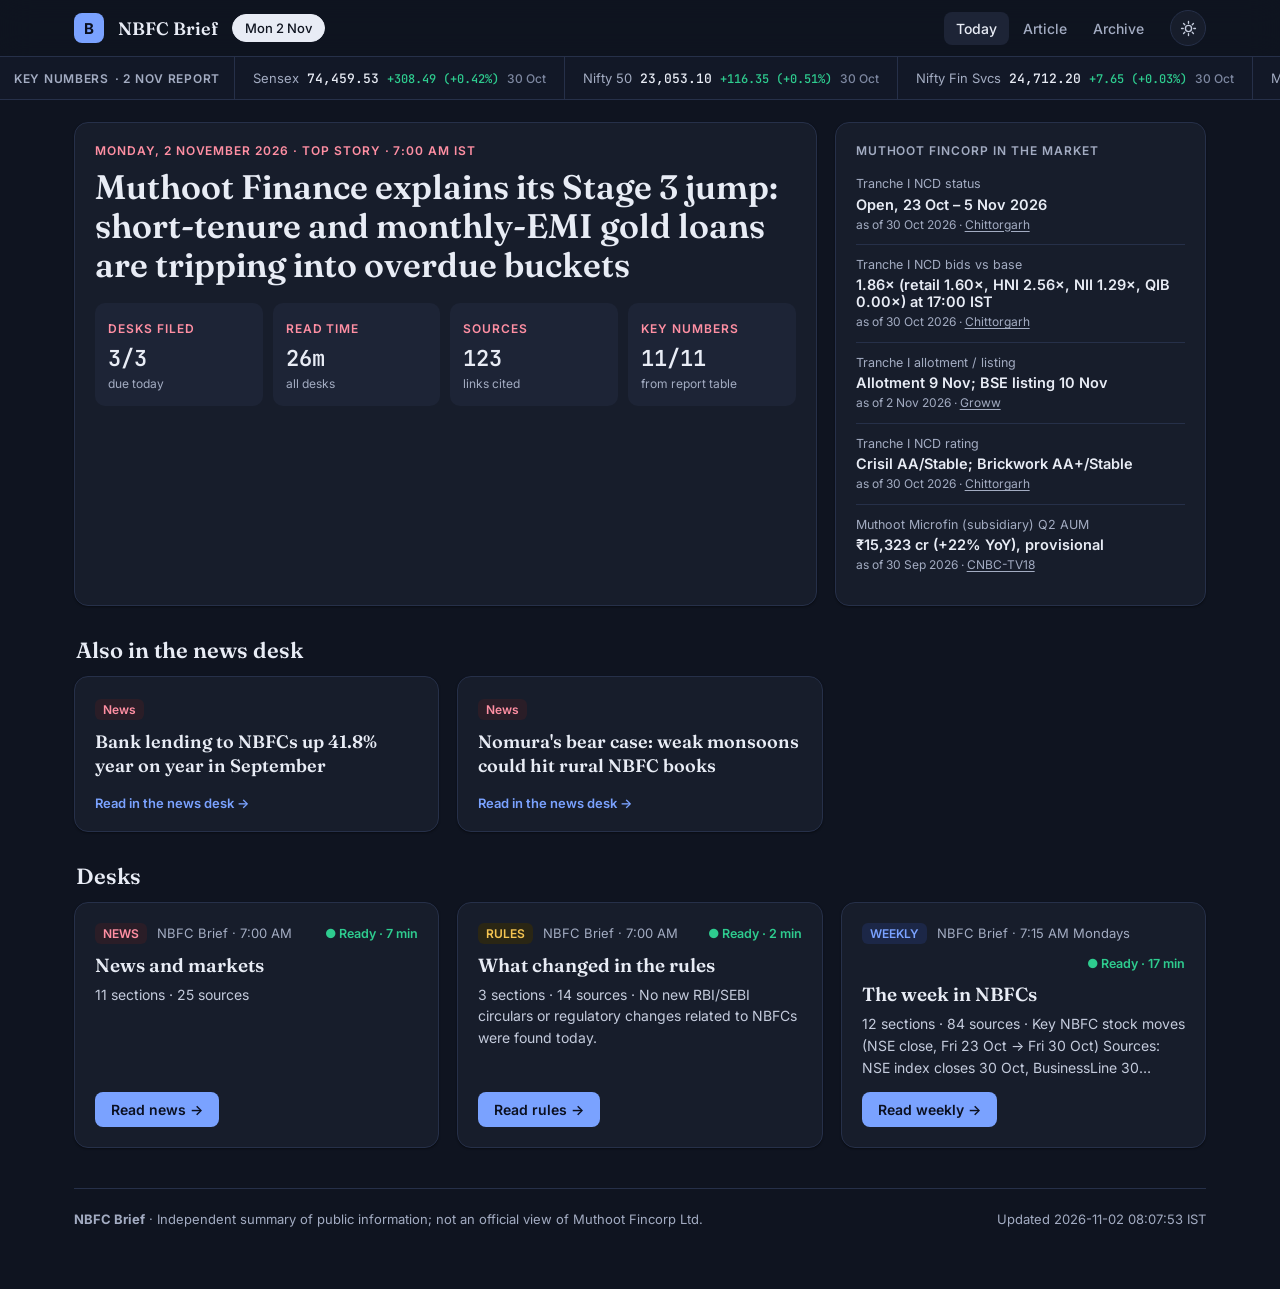
==== index.html @ 89fc1044 "NBFC Brief: public edition, 2026-11-02 daily and weekly" ====
<!DOCTYPE html>
<html lang="en">
<head>
<meta charset="UTF-8" />
<meta name="viewport" content="width=device-width, initial-scale=1.0, viewport-fit=cover" />
<meta name="color-scheme" content="dark light" />
<title>NBFC Brief · daily NBFC news and rules</title>
<link rel="icon" href="data:image/svg+xml,%3Csvg xmlns=%22http://www.w3.org/2000/svg%22 viewBox=%220 0 32 32%22%3E%3Crect width=%2232%22 height=%2232%22 rx=%228%22 fill=%22%237aa2ff%22/%3E%3C/svg%3E" />
<link rel="preconnect" href="https://fonts.googleapis.com" />
<link rel="preconnect" href="https://fonts.gstatic.com" crossorigin />
<link href="https://fonts.googleapis.com/css2?family=Fraunces:opsz,wght@9..144,500;9..144,600&family=Newsreader:ital,opsz,wght@0,6..72,400;0,6..72,500;1,6..72,400&family=JetBrains+Mono:wght@400;500;600&family=Inter:wght@400;500;600;700&display=swap" rel="stylesheet" />
<script src="./data.js"></script>
<style>
/* Dark is the default; body.light is the light theme. */
:root{
  --bg:#0f1420; --card:#171d2b; --card2:#1d2436; --tick:#121827;
  --ink:#e8ecf5; --body:#c4cbdc; --mute:#a3acc2; --faint:#7d87a0;
  --hair:#263049; --brand:#7aa2ff; --brand-ink:#0b1020; --brand-soft:#1c2747;
  --rule:#ff8fa3; --rule-soft:#2a1d27; --good:#2ecc8f; --amber:#f5c451; --amber-soft:#2a2614;
  --up:#2ecc8f; --dn:#ff7b7b; --nav:rgba(15,20,32,.9); --r:14px;
  --shadow:0 1px 2px rgba(0,0,0,.4);
  --serif:"Fraunces",Georgia,serif; --read:"Newsreader",Georgia,serif;
  --mono:"JetBrains Mono",ui-monospace,Menlo,monospace;
  --sans:"Inter",-apple-system,"Segoe UI",Roboto,Arial,sans-serif;
}
body.light{
  --bg:#eef1f8; --card:#ffffff; --card2:#f3f5fb; --tick:#e4e9f4;
  --ink:#141a2e; --body:#363e58; --mute:#535b76; --faint:#6b7390;
  --hair:#d9dfec; --brand:#1f49e0; --brand-ink:#ffffff; --brand-soft:#e7ecff;
  --rule:#b81f3a; --rule-soft:#fdecef; --good:#127a42; --amber:#8a5300; --amber-soft:#fdf3e0;
  --up:#0f7a43; --dn:#c22525; --nav:rgba(255,255,255,.9);
  --shadow:0 1px 2px rgba(20,26,46,.05),0 12px 30px -22px rgba(31,73,224,.3);
}
*{box-sizing:border-box;margin:0;padding:0}
html{-webkit-text-size-adjust:100%}
body{background:var(--bg);color:var(--ink);font-family:var(--sans);font-size:15px;line-height:1.55;-webkit-font-smoothing:antialiased}
.wrap{max-width:1180px;margin:0 auto;padding:0 24px}
button{font-family:inherit;cursor:pointer}
a{color:var(--brand)}
:focus-visible{outline:2px solid var(--brand);outline-offset:2px}
.mono{font-family:var(--mono);font-variant-numeric:tabular-nums}
.up{color:var(--up)}.dn{color:var(--dn)}
.wrow .wn b .up{color:var(--up)}.wrow .wn b .dn{color:var(--dn)}
/* header */
.hd{position:sticky;top:0;z-index:50;background:var(--nav);border-bottom:1px solid var(--hair);
  backdrop-filter:saturate(160%) blur(16px);-webkit-backdrop-filter:saturate(160%) blur(16px)}
.hd-in{max-width:1180px;margin:0 auto;padding:0 24px;height:56px;display:flex;align-items:center;gap:14px}
.logo{width:30px;height:30px;border-radius:8px;background:var(--brand);color:var(--brand-ink);flex:none;
  display:flex;align-items:center;justify-content:center;font:700 15px var(--sans)}
.brand{font:600 18px var(--serif);white-space:nowrap}
.days{display:flex;gap:6px;overflow-x:auto;scrollbar-width:none;min-width:0}
.days::-webkit-scrollbar{display:none}
.day{flex:none;border:1px solid var(--hair);background:transparent;color:var(--mute);border-radius:99px;
  padding:5px 12px;font:500 13px var(--sans);white-space:nowrap}
.day[aria-current="true"]{background:var(--ink);border-color:var(--ink);color:var(--bg)}
.tabs{margin-left:auto;display:flex;gap:2px}
.tabs button{border:0;background:transparent;color:var(--mute);font:500 14px var(--sans);padding:8px 12px;border-radius:8px}
.tabs button[aria-current="true"]{color:var(--ink);background:var(--card2)}
.theme{flex:none;width:36px;height:36px;border-radius:50%;border:1px solid var(--hair);background:var(--card);
  color:var(--body);display:flex;align-items:center;justify-content:center}
.ic{width:17px;height:17px;fill:none;stroke:currentColor;stroke-width:1.6;stroke-linecap:round;stroke-linejoin:round}
/* ticker: every figure comes from that day's report (data.js key_numbers) */
.strip{display:flex;align-items:stretch;border-bottom:1px solid var(--hair);background:var(--tick);min-height:42px}
.strip.hide{display:none}
.strip .lead{flex:none;display:flex;align-items:center;gap:6px;padding:0 14px;border-right:1px solid var(--hair);
  font:600 12px var(--sans);letter-spacing:.06em;text-transform:uppercase;color:var(--mute);white-space:nowrap}
.tview{flex:1;min-width:0;overflow:hidden;position:relative}
.ttrack{display:flex;width:max-content}
.strip.run .ttrack{animation:tick var(--dur,60s) linear infinite}
.strip.run .tview:hover .ttrack,.strip.run .tview:focus-within .ttrack{animation-play-state:paused}
@keyframes tick{from{transform:translateX(0)}to{transform:translateX(-50%)}}
.tk{flex:none;display:flex;align-items:baseline;gap:8px;padding:11px 18px;border-right:1px solid var(--hair);
  font-size:13px;white-space:nowrap;text-decoration:none;color:var(--ink)}
.tk:hover .tn{text-decoration:underline}
.tk .tn{color:var(--mute)}
.tk b{font:500 13px var(--mono)}
.tk i{font:500 12px var(--mono);font-style:normal}
.tk small{font:500 12px var(--sans);color:var(--faint)}
.tk.miss{color:var(--mute)}
.tk.txt b{text-decoration:underline dotted;text-underline-offset:3px}
@media(prefers-reduced-motion:reduce){
  .strip .tview{overflow-x:auto;scrollbar-width:thin}
  .strip.run .ttrack{animation:none}
  .ttrack .dup{display:none}
  *{transition:none!important;scroll-behavior:auto!important}
}
/* views */
.view{display:none}.view.on{display:block}
.label{font:600 12px var(--sans);letter-spacing:.08em;text-transform:uppercase;color:var(--mute)}
.card{background:var(--card);border:1px solid var(--hair);border-radius:var(--r);box-shadow:var(--shadow);padding:20px}
/* top row: hero + watchlist */
.toprow{display:grid;grid-template-columns:2fr 1fr;gap:18px;margin-top:22px}
.toprow.solo{grid-template-columns:1fr}
.toprow>*{min-width:0}
.hero .label{color:var(--rule)}
.hero h1{font:600 clamp(26px,3vw,34px)/1.15 var(--serif);margin:10px 0}
.hero h1 a{color:var(--ink);text-decoration:none}.hero h1 a:hover{text-decoration:underline;text-decoration-thickness:1px}
.hero .dek{color:var(--body);font-size:16px;max-width:52em}
.kpis{display:grid;grid-template-columns:repeat(4,1fr);gap:10px;margin-top:18px}
.kpi{background:var(--card2);border-radius:10px;padding:12px;text-decoration:none;color:var(--ink);display:block;border:1px solid transparent}
a.kpi:hover{border-color:var(--hair)}
.kpi b{display:block;font:600 22px var(--mono);margin-top:4px;font-variant-numeric:tabular-nums}
.kpi small{display:block;font-size:12px;color:var(--mute);margin-top:2px}
.watch h2{font:600 12px var(--sans);letter-spacing:.08em;text-transform:uppercase;color:var(--mute)}
.wrow{padding:10px 0;border-top:1px solid var(--hair);font-size:14px}
.wrow:first-of-type{border-top:0}
.wrow .wn{display:flex;justify-content:space-between;gap:12px;align-items:baseline}
.wrow .wn span{color:var(--body)}
.wrow .wn b{font:500 13.5px var(--mono);text-align:right;white-space:nowrap}
.wrow.wl .wn{display:block}.wrow.wl .wn span{display:block;font-size:12.5px;color:var(--mute)}.wrow.wl .wn b{display:block;text-align:left;white-space:normal;font:600 14.5px var(--sans);color:var(--ink);margin-top:2px}
.meta{display:block;font-size:12px;color:var(--mute);margin-top:3px}
.meta a{color:var(--mute);text-decoration:underline;text-underline-offset:2px}
.meta a:hover{color:var(--brand)}
.wempty{font-size:14px;color:var(--mute);margin-top:10px}
/* section titles */
.sec{margin:30px 2px 12px;display:flex;align-items:baseline;gap:10px}
.sec h2{font:600 22px var(--serif)}
.sec span{font-size:13px;color:var(--mute)}
.three{display:grid;grid-template-columns:repeat(3,1fr);gap:18px}
.three>*{min-width:0}
.story{cursor:pointer;display:flex;flex-direction:column;transition:border-color .12s}
.story:hover{border-color:var(--brand)}
.story h3{font:600 18px/1.3 var(--serif);margin:10px 0 6px}
.story p{color:var(--body);font-size:14px}
.go{margin-top:auto;padding-top:12px;font:600 13px var(--sans);color:var(--brand)}
.tag{display:inline-block;font:600 12px var(--sans);padding:3px 8px;border-radius:6px;background:var(--rule-soft);color:var(--rule)}
.tag.r{background:var(--amber-soft);color:var(--amber)}
.tag.w{background:var(--brand-soft);color:var(--brand)}
/* audio */
.abar{margin-top:18px;padding:16px 20px}
.abar-top{display:flex;align-items:center;gap:14px;flex-wrap:wrap}
.play{width:42px;height:42px;border-radius:50%;border:0;background:var(--brand);color:var(--brand-ink);font-size:15px;flex:none}
.abar .t b{font-size:15px;display:block}.abar .t span{font-size:13px;color:var(--mute)}
.abar .tm{margin-left:auto;font:500 13px var(--mono);color:var(--mute)}
.spd,.trxbtn{border:1px solid var(--hair);background:var(--card2);border-radius:8px;font:500 13px var(--sans);padding:8px 12px;color:var(--ink)}
.bar{height:5px;background:var(--card2);margin:14px 0 10px;border-radius:4px;overflow:hidden}
.bar i{display:block;height:100%;width:0;background:var(--brand)}
.transcript{display:none;margin-top:12px;padding-top:12px;border-top:1px solid var(--hair);font-family:var(--read);
  font-size:16px;line-height:1.7;color:var(--body);max-height:280px;overflow-y:auto;white-space:pre-wrap}
.transcript.on{display:block}
/* desks */
.desk{display:flex;flex-direction:column}
.desk.off{opacity:.62}
.desk-top{display:flex;gap:10px;align-items:center;flex-wrap:wrap;font-size:13px;color:var(--mute)}
.desk-top .st{margin-left:auto;font-weight:600;font-size:12.5px}
.st.ok{color:var(--good)}.st.no{color:var(--rule)}
.desk h3{font:600 19px/1.25 var(--serif);margin:10px 0 6px}
.desk .sub{font-size:14px;color:var(--body);margin-bottom:14px}
.cta{margin-top:auto;align-self:flex-start;border:0;border-radius:8px;background:var(--brand);color:var(--brand-ink);font:600 14px var(--sans);padding:9px 16px}
.cta:disabled{background:var(--card2);color:var(--mute);border:1px solid var(--hair);cursor:default}
/* article */
.crumb{display:flex;gap:10px;flex-wrap:wrap;margin:20px 0 14px;align-items:center}
.back{border:1px solid var(--hair);background:var(--card);border-radius:99px;font:600 13px var(--sans);padding:8px 14px;color:var(--body)}
.seg{display:flex;background:var(--card2);border:1px solid var(--hair);border-radius:99px;padding:3px;gap:2px}
.seg button{border:0;background:transparent;color:var(--mute);font:600 13px var(--sans);padding:7px 16px;border-radius:99px;white-space:nowrap}
.seg button[aria-current="true"]{background:var(--card);color:var(--ink);box-shadow:0 1px 4px rgba(0,0,0,.25)}
.agrid{display:grid;grid-template-columns:minmax(0,1fr) 310px;gap:22px;align-items:start}
.agrid>*{min-width:0}
.sheet{padding:34px 40px}
.sheet .label{color:var(--rule)}
.sheet h1{font:600 clamp(28px,3.4vw,38px)/1.15 var(--serif);margin:8px 0 10px}
.byline{font-size:13.5px;color:var(--mute);margin-bottom:20px}
.otp{border:1px solid var(--hair);background:var(--card2);border-radius:12px;padding:14px 16px;margin-bottom:24px}
.otp .label{margin-bottom:8px;display:block}
.otp nav{display:flex;flex-wrap:wrap;gap:6px}
.otp a{font:500 13px var(--sans);text-decoration:none;color:var(--body);background:var(--card);border:1px solid var(--hair);border-radius:99px;padding:5px 12px}
.otp a:hover{border-color:var(--brand);color:var(--brand)}
.md{font-family:var(--read);font-size:18px;line-height:1.7;color:var(--body);overflow-wrap:break-word}
.md h1,.md h2,.md h3{font-family:var(--serif);color:var(--ink);scroll-margin-top:110px;line-height:1.25}
.md h1{font-size:25px;margin:28px 0 10px}.md h2{font-size:23px;margin:32px 0 12px;padding-top:14px;border-top:1px solid var(--hair)}
.md h3{font-size:19px;margin:22px 0 8px}
.md>h2:first-child{margin-top:0;border-top:0;padding-top:0}
.md p{margin-bottom:14px}
.md ul,.md ol{margin:0 0 14px 1.3em}.md li{margin-bottom:7px}
.md hr{border:0;border-top:1px solid var(--hair);margin:26px 0}
.md strong{color:var(--ink)}
.md a.raw{font-family:var(--sans);font-size:.8em}
.twrap{overflow-x:auto;margin:12px 0 18px;border:1px solid var(--hair);border-radius:12px}
.md table{width:100%;border-collapse:collapse;font:400 14px var(--sans);min-width:520px}
.md th,.md td{padding:10px 12px;border-bottom:1px solid var(--hair);text-align:left;vertical-align:top}
.md th{font-size:12px;letter-spacing:.05em;color:var(--mute);background:var(--card2)}
.rail{display:flex;flex-direction:column;gap:16px;position:sticky;top:112px;max-height:calc(100vh - 124px);overflow-y:auto;scrollbar-width:thin}
.rail .card{padding:16px 18px;scroll-margin-top:112px}
.rail h2{font:600 12px var(--sans);letter-spacing:.08em;text-transform:uppercase;color:var(--mute);margin-bottom:6px}
.rail h3{font:600 12px var(--sans);letter-spacing:.06em;text-transform:uppercase;color:var(--mute);margin:14px 0 2px}
.rail .note{font-size:12.5px;color:var(--mute);margin-top:8px}
.rail ol{margin:4px 0 0;padding-left:20px;font-size:13.5px}
.rail li{margin-bottom:6px}
.rail .toc a{color:var(--body);text-decoration:none}.rail .toc a:hover{color:var(--brand);text-decoration:underline}
details.srcs summary{cursor:pointer;font:600 14px var(--sans);color:var(--ink);padding:2px 0}
details.srcs ol{margin-top:10px}
details.srcs a{text-decoration:none;overflow-wrap:anywhere}details.srcs a:hover{text-decoration:underline}
.dom{color:var(--mute);font-size:12px;margin-left:6px}
.sheet-nav{display:flex;gap:10px;margin:16px 0 60px;flex-wrap:wrap}
.btnline{flex:1;border:1px solid var(--hair);background:var(--card);color:var(--ink);border-radius:99px;font:500 14px var(--sans);padding:11px 20px}
.flash{animation:flash 1.4s ease-out}
@keyframes flash{from{box-shadow:0 0 0 3px var(--brand)}to{box-shadow:0 0 0 3px transparent}}
/* archive */
.repohead{margin-top:22px;padding:24px}
.repohead h2{font:600 26px var(--serif)}
.repohead p{font-size:14px;color:var(--mute);margin-top:4px}
.qin{display:flex;align-items:center;gap:8px;border:1px solid var(--hair);border-radius:99px;padding:0 16px;background:var(--card2);margin-top:16px;color:var(--mute)}
.qin input{flex:1;border:0;background:transparent;color:var(--ink);font:400 16px var(--sans);padding:12px 0;outline:none}
.fchips{display:flex;gap:8px;margin-top:12px;flex-wrap:wrap}
.fchips button{border:1px solid var(--hair);background:var(--card2);color:var(--body);font:500 13px var(--sans);border-radius:99px;padding:8px 15px}
.fchips button.on{background:var(--brand);border-color:var(--brand);color:var(--brand-ink)}
.archgrid{display:grid;grid-template-columns:250px 1fr;gap:16px;margin-top:16px;align-items:start}
.archgrid>*{min-width:0}
.cal h4{font:600 17px var(--serif);margin-bottom:12px}
.cal .grid{display:grid;grid-template-columns:repeat(7,1fr);gap:5px;text-align:center}
.cal .dwk{font:600 12px var(--sans);color:var(--mute);padding:4px 0}
.cal .d{border:1px solid var(--hair);border-radius:8px;padding:5px 0;font:600 13px var(--sans);background:var(--card2);color:var(--faint)}
.cal .d.hit{background:var(--brand);border-color:var(--brand);color:var(--brand-ink);cursor:pointer}
.month{font:600 12px var(--sans);letter-spacing:.08em;text-transform:uppercase;color:var(--mute);margin:20px 2px 10px}
.month:first-child{margin-top:0}
.daycard{margin-bottom:12px;padding:16px 18px}
.daycard .dh{display:flex;justify-content:space-between;gap:10px;align-items:baseline;flex-wrap:wrap}
.daycard b{font:600 18px var(--serif)}
.daycard .kb{font-size:12px;color:var(--mute)}
.rep{display:flex;gap:10px;align-items:center;width:100%;text-align:left;background:var(--card2);border:1px solid var(--hair);
  border-radius:10px;padding:11px 14px;margin-top:8px;color:var(--ink);min-width:0}
.rep:hover{border-color:var(--brand)}
.rep .k{font:600 12px var(--sans);color:var(--brand);white-space:nowrap;min-width:52px}
.rep .t{font-size:14px;font-weight:500;min-width:0;overflow-wrap:anywhere}
.empty{border:1px dashed var(--hair);border-radius:14px;padding:34px 20px;text-align:center;font-size:16px;color:var(--mute)}
footer{margin:40px 0 0;padding:20px 0 60px;border-top:1px solid var(--hair);display:flex;justify-content:space-between;gap:10px;flex-wrap:wrap;font-size:13px;color:var(--mute)}
.snack{position:fixed;left:50%;bottom:90px;transform:translateX(-50%);background:var(--ink);color:var(--bg);font:500 14px var(--sans);
  padding:12px 22px;border-radius:12px;opacity:0;pointer-events:none;transition:opacity .25s;z-index:99}
.snack.on{opacity:1}
.bnav{display:none}
.only-m{display:none}
@media(max-width:980px){
  .toprow,.three,.agrid{grid-template-columns:minmax(0,1fr)}
  .archgrid{grid-template-columns:minmax(0,1fr)}
  .rail{position:static;max-height:none;overflow:visible}
  .sheet{padding:26px 24px}
}
@media(min-width:981px){.sheet .otp{display:none}}
@media(max-width:980px){.only-d{display:none}}
@media(max-width:640px){
  html,body{overflow-x:clip}
  .wrap,.hd-in{padding:0 14px}
  .hd-in{height:52px;gap:10px}
  .brand,.tabs{display:none}
  .theme{margin-left:auto}
  .strip .lead{padding:0 10px}
  .strip .lead .lw{display:none}
  .toprow{margin-top:14px;gap:14px}
  .three{gap:14px}
  .hero h1{font-size:25px}
  .kpis{grid-template-columns:1fr 1fr}
  .kpi b{font-size:19px}
  .card{padding:18px}
  .sheet{padding:22px 18px}
  .md{font-size:17.5px}
  .sheet-nav{flex-direction:column}
  .bnav{display:flex;position:fixed;bottom:calc(10px + env(safe-area-inset-bottom));left:12px;right:12px;z-index:60;
    background:var(--nav);backdrop-filter:blur(16px);-webkit-backdrop-filter:blur(16px);
    border:1px solid var(--hair);border-radius:16px;box-shadow:0 8px 30px rgba(0,0,0,.35);padding:5px}
  .bnav button{flex:1;background:none;border:0;padding:10px 0;color:var(--mute);font:600 14px var(--sans);border-radius:12px}
  .bnav button[aria-current="true"]{background:var(--brand);color:var(--brand-ink)}
  footer{padding-bottom:30px}
  .md h1,.md h2,.md h3{scroll-margin-top:100px}
  /* mobile reading layout: nothing may widen the page */
  .logo{display:none}
  .days{flex:1;-webkit-mask-image:linear-gradient(90deg,#000 88%,transparent);mask-image:linear-gradient(90deg,#000 88%,transparent)}
  .day{padding:5px 11px}
  .theme{width:34px;height:34px}
  .crumb{margin:14px 0 10px;gap:8px}
  .sheet{padding:20px 16px}
  .sheet h1{font-size:25px;overflow-wrap:anywhere}
  .byline{font-size:13px;margin-bottom:16px;overflow-wrap:anywhere}
  .otp{padding:12px;margin-bottom:18px}
  .otp nav{flex-wrap:nowrap;overflow-x:auto;scrollbar-width:none;-webkit-overflow-scrolling:touch;margin:0 -12px;padding:0 12px 2px}
  .otp nav::-webkit-scrollbar{display:none}
  .otp a{flex:none;white-space:nowrap;font-size:12.5px;padding:5px 11px}
  .md{font-size:16px;line-height:1.65;overflow-wrap:anywhere}
  .md h1{font-size:21px;margin:24px 0 8px}.md h2{font-size:20px;margin:26px 0 10px;padding-top:12px}.md h3{font-size:17px;margin:18px 0 6px}
  .md ul,.md ol{margin-left:1.1em}
  .md img,.md video,.md iframe{max-width:100%;height:auto}
  .md pre{overflow-x:auto;white-space:pre-wrap}
  .md table{font-size:13px;min-width:460px}
  .md th,.md td{overflow-wrap:normal}
  .rail,.card{overflow-wrap:anywhere}
  .sheet-nav{margin-bottom:24px}
  .view{padding-bottom:calc(84px + env(safe-area-inset-bottom))}
}
</style>
</head>
<body>
<header class="hd"><div class="hd-in">
  <div class="logo">B</div>
  <div class="brand">NBFC Brief</div>
  <nav class="days" id="dayPills" aria-label="Edition"></nav>
  <nav class="tabs" aria-label="Sections">
    <button data-view="today" aria-current="true">Today</button>
    <button data-view="article" aria-current="false">Article</button>
    <button data-view="archive" aria-current="false">Archive</button>
  </nav>
  <button class="theme" id="themeBtn" title="Light mode" aria-label="Switch to light mode"></button>
</div></header>
<div class="strip" id="strip" role="region" aria-label="Key numbers from this edition's news report">
  <div class="lead" id="stripLead"></div>
  <div class="tview" id="tview"><div class="ttrack" id="ttrack"></div></div>
</div>

<!-- TODAY -->
<section class="view on" id="view-today"><div class="wrap">
  <div class="toprow" id="toprow">
    <section class="card hero" id="hero"></section>
    <aside class="card watch" id="watch" aria-label="Muthoot Fincorp in the market"></aside>
  </div>
  <div id="storyWrap"><div class="sec"><h2>Also in the news desk</h2></div><div class="three" id="storyRow"></div></div>
  <div class="card abar" id="audioBox" style="display:none">
    <div class="abar-top">
      <button class="play" id="playBtn" aria-label="Play briefing audio">▶</button>
      <div class="t"><b>Audio</b><span id="audioSub"></span></div>
      <span class="tm" id="audioTime">--:--</span>
      <button class="spd" id="spdBtn">1x</button>
      <button class="trxbtn" id="trxBtn">Transcript</button>
    </div>
    <div class="bar"><i id="audioBar"></i></div>
    <div class="transcript" id="audioTrx"></div>
  </div>
  <div class="sec"><h2>Desks</h2></div>
  <div class="three" id="deskGrid"></div>
  <footer><span><b>NBFC Brief</b> · Independent summary of public information; not an official view of Muthoot Fincorp Ltd.</span><span id="footGen"></span></footer>
</div></section>

<!-- ARTICLE -->
<section class="view" id="view-article"><div class="wrap">
  <div class="crumb" id="crumbRow"></div>
  <div class="agrid">
    <div>
      <article class="card sheet" id="sheet"></article>
      <div class="sheet-nav">
        <button class="btnline" data-goto="today">← All desks</button>
        <button class="btnline" id="copyLinkBtn">Copy link</button>
        <button class="btnline" id="nextDeskBtn">Next report →</button>
      </div>
    </div>
    <aside class="rail" id="rail" aria-label="Key numbers, contents and sources"></aside>
  </div>
</div></section>

<!-- ARCHIVE -->
<section class="view" id="view-archive"><div class="wrap">
  <div class="card repohead">
    <h2>Archive</h2><p id="archSub">Every edition, as filed</p>
    <div class="qin">⌕<input id="q" placeholder="Search headlines and body (try 'gold' or 'RBI')" aria-label="Search the archive" /></div>
    <div class="fchips" id="chips"><button class="on" data-f="all">All</button><button data-f="Daily Watch">News</button><button data-f="Regulation">Rules</button><button data-f="Weekly Analysis">Weekly</button></div>
  </div>
  <div class="archgrid">
    <div class="card cal"><h4 id="calMon"></h4><div class="grid" id="calDays"></div></div>
    <div id="archList"></div>
  </div>
  <footer><span><b>NBFC Brief</b> · Independent summary of public information; not an official view of Muthoot Fincorp Ltd.</span><span></span></footer>
</div></section>

<nav class="bnav">
  <button data-view="today" aria-current="true">Today</button>
  <button data-view="article" aria-current="false">Article</button>
  <button data-view="archive" aria-current="false">Archive</button>
</nav>
<div class="snack" id="snack"></div>

<script>
(function(){
"use strict";
var data=(window.BRIEFING&&window.BRIEFING.days)?window.BRIEFING:{days:[]};
var state={day:(data.days[0]&&data.days[0].id)||null,report:null,archF:'all',view:'today'};
(function(){var h=decodeURIComponent(location.hash.replace('#','')).split('/');
  if(h[0]==='archive')state.view='archive';
  else if(/^\d{4}-\d{2}-\d{2}$/.test(h[0])){state.day=h[0];if(h[1]){state.report=h[1];state.view='article';}}})();
var $=function(id){return document.getElementById(id);};
function esc(s){return String(s==null?'':s).replace(/[&<>"]/g,function(c){return {'&':'&amp;','<':'&lt;','>':'&gt;','"':'&quot;'}[c];});}
function domain(u){try{return new URL(u).hostname.replace(/^www\./,'');}catch(e){return u;}}
function shortUrl(u){try{var x=new URL(u),p=x.pathname.replace(/\/$/,'');var seg=p.split('/').filter(Boolean).pop()||'';
  seg=seg.replace(/\.(cms|html?|ece|aspx|pdf)$/,'').replace(/[-_]+/g,' ');if(seg.length>40)seg=seg.slice(0,38).replace(/\s+\S*$/,'')+'…';
  return domain(u)+(seg?' · '+seg:'');}catch(e){return u;}}
var URL_RE=/https?:\/\/[^\s<>()\[\]]+/g;
function trimUrl(u){return u.replace(/[.,;:*_]+$/,'');}
/* inline markdown: md links, then bare URLs become short clickable links */
function inlineMd(s){
  var keep=[];
  s=String(s).replace(/\[([^\]]+)\]\((https?:\/\/[^)\s]+)\)/g,function(_,t,u){keep.push('<a href="'+esc(u)+'" target="_blank" rel="noreferrer">'+esc(t)+'</a>');return '\u0000'+(keep.length-1)+'\u0000';});
  s=s.replace(URL_RE,function(u){var t=trimUrl(u),rest=u.slice(t.length);
    keep.push('<a class="raw" href="'+esc(t)+'" target="_blank" rel="noreferrer">'+esc(shortUrl(t))+'</a>'+esc(rest));return '\u0000'+(keep.length-1)+'\u0000';});
  s=esc(s).replace(/`([^`]+)`/g,'$1')
    .replace(/\*\*([^*]+)\*\*/g,'<strong>$1</strong>')
    .replace(/(^|[^\w*])\*([^*\n]+)\*/g,'$1<em>$2</em>');
  return s.replace(/\u0000(\d+)\u0000/g,function(_,i){return keep[+i];});
}
function stripMd(s){return String(s).replace(/\[([^\]]+)\]\([^)]*\)/g,'$1').replace(/[*_`#>]/g,'').replace(/\s+/g,' ').trim();}
function noCites(s){return String(s).replace(/\s*\((?:\s*\[[^\]]+\]\([^)]+\)\s*,?)+\)/g,'');}
function clip(s,n){s=String(s).trim();if(s.length<=n)return s;var c=s.slice(0,n),st=Math.max(c.lastIndexOf('. '),c.lastIndexOf('? '),c.lastIndexOf('! '));
  if(st>=n*.55)return c.slice(0,st+1);var sp=c.lastIndexOf(' ');return (sp>0?c.slice(0,sp):c).replace(/[\s,;:—-]+$/,'')+'…';}
function firstSentence(s){var m=String(s).match(/^(.+?[.?!])(\s|$)/);return m?m[1]:s;}
function cleanHead(s){return stripMd(s).replace(/^[^A-Za-z0-9₹]+/,'').trim();}
function slug(s){return cleanHead(s).toLowerCase().replace(/[^a-z0-9]+/g,'-').replace(/^-|-$/g,'').slice(0,60);}
/* source list: every URL with its label, split on " · " */
function sourceList(lines){
  var items=[],seen={};
  lines.join('\n').split(/\n|\s·\s/).forEach(function(piece){
    piece=piece.trim().replace(/^[-*]\s+|^\d+\.\s+/,'');if(!piece)return;
    var md,re=/\[([^\]]+)\]\((https?:\/\/[^)\s]+)\)/g,any=false;
    while((md=re.exec(piece))){any=true;add(md[1],md[2]);}
    if(any)return;
    var urls=piece.match(URL_RE)||[];
    urls.forEach(function(u){var lab=piece.split(u)[0].replace(/[:\s—–-]+$/,'').trim();add(lab,trimUrl(u));});
  });
  function add(l,u){if(seen[u])return;seen[u]=1;items.push({l:stripMd(l)||shortUrl(u),u:u});}
  return items;
}
/* markdown -> html. The Key numbers block and the Source Links list are not repeated in the
   body: both live in the side rail (cards #kn-card and #src-card), and "On this page" points there. */
function markdown(src,toc,srcOut){
  var lines=src.split(/\r?\n/),out=[],i=0,pre=true;
  while(i<lines.length){
    var line=lines[i].trim();
    if(!line){i++;continue;}
    var h=line.match(/^(#{1,3})\s+(.+)/);
    if(h){var lvl=h[1].length;
      if(lvl===1&&pre){i++;continue;}
      pre=false;
      if(lvl===2&&/key numbers/i.test(h[2])){i++;
        while(i<lines.length&&!/^##\s/.test(lines[i].trim()))i++;
        if(toc)toc.push({id:'kn-card',t:'Key numbers'});continue;}
      if(lvl===2&&/source/i.test(h[2])){i++;var blk=[];
        while(i<lines.length&&!/^(#{1,2}\s|---+$)/.test(lines[i].trim())){if(lines[i].trim())blk.push(lines[i]);i++;}
        if(srcOut)srcOut.push.apply(srcOut,blk);
        if(toc)toc.push({id:'src-card',t:'Sources'});continue;}
      var id=slug(h[2]);if(toc&&lvl===2)toc.push({id:id,t:cleanHead(h[2])});
      out.push('<h'+lvl+' id="'+id+'">'+inlineMd(h[2])+'</h'+lvl+'>');i++;
      continue;}
    if(pre&&/^\*[^*].*\*$/.test(line)&&/edition/i.test(line)){i++;continue;}
    if(pre&&/^\*\*Date:\*\*/.test(line)){i++;continue;}
    if(/^---+$/.test(line)){if(!pre)out.push('<hr>');i++;continue;}
    if(line.indexOf('|')===0){
      var rows=[];
      while(i<lines.length&&lines[i].trim().indexOf('|')===0){
        var cells=lines[i].trim().replace(/^\||\|$/g,'').split('|').map(function(x){return x.trim();});
        if(!cells.every(function(x){return /^:?-{2,}:?$/.test(x);}))rows.push(cells);i++;}
      if(rows.length)out.push('<div class="twrap"><table><thead><tr>'+rows[0].map(function(x){return '<th>'+inlineMd(x)+'</th>';}).join('')+'</tr></thead><tbody>'+
        rows.slice(1).map(function(r){return '<tr>'+r.map(function(x){return '<td>'+inlineMd(x)+'</td>';}).join('')+'</tr>';}).join('')+'</tbody></table></div>');
      continue;}
    if(/^[-*]\s+/.test(line)){var items=[];
      while(i<lines.length&&/^[-*]\s+/.test(lines[i].trim())){items.push('<li>'+inlineMd(lines[i].trim().replace(/^[-*]\s+/,''))+'</li>');i++;}
      out.push('<ul>'+items.join('')+'</ul>');continue;}
    if(/^\d+\.\s+/.test(line)){var ol=[];
      while(i<lines.length&&/^\d+\.\s+/.test(lines[i].trim())){ol.push('<li>'+inlineMd(lines[i].trim().replace(/^\d+\.\s+/,''))+'</li>');i++;}
      out.push('<ol>'+ol.join('')+'</ol>');continue;}
    var para=[line];i++;
    while(i<lines.length&&lines[i].trim()&&!/^(#{1,3}\s|---+$|\||[-*]\s+|\d+\.\s+)/.test(lines[i].trim())){para.push(lines[i].trim());i++;}
    out.push('<p>'+inlineMd(para.join(' '))+'</p>');
  }
  return out.join('');
}
/* derived numbers, from the real files */
function words(r){return r.words||stripMd(r.content||'').split(/\s+/).filter(Boolean).length;}
function srcCount(r){if(typeof r.sources==='number')return r.sources;var m=(r.content||'').match(URL_RE)||[],s={};m.forEach(function(u){s[trimUrl(u)]=1;});return Object.keys(s).length;}
function sections(r){return r.sections||((r.content||'').match(/^##\s+.+/gm)||[]).map(cleanHead);}
function mins(n){return Math.max(1,Math.round(n/220));}
function urgentLeads(content){
  var m=content.match(/##\s+🔴[^\n]*\n([\s\S]*?)(?=\n##\s|$)/);
  var scope=m?m[1]:content,leads=[],re=/\*\*(\d+)\.\s*([^*]+?)\*\*\s*([\s\S]*?)(?=\n\*\*\d+\.|\n##\s|$)/g,x;
  while((x=re.exec(scope))&&leads.length<4){
    var title=stripMd(x[2]),head=firstSentence(title),rest=title.slice(head.length).trim();
    var bl=(x[3].match(/^\s*[-*]\s+(.+)$/m)||[])[1]||'';
    leads.push({h:head,rest:rest,b:stripMd(noCites(bl))});}
  return leads;
}
function curDay(){return data.days.filter(function(d){return d.id===state.day;})[0]||data.days[0];}
function filed(day){return day.reports.filter(function(r){return !r.missing;});}
function due(day){return day.reports.filter(function(r){return r.expected;});}
function curReport(day){return day.reports.filter(function(r){return r.id===state.report;})[0]||filed(day)[0]||day.reports[0];}
var snack=$('snack'),st=null;
function toast(m){snack.textContent=m;snack.classList.add('on');clearTimeout(st);st=setTimeout(function(){snack.classList.remove('on');},2200);}
var MONS=['Jan','Feb','Mar','Apr','May','Jun','Jul','Aug','Sep','Oct','Nov','Dec'],DOWS=['Sun','Mon','Tue','Wed','Thu','Fri','Sat'];
function dmy(id){var d=new Date(id+'T00:00:00');return d.getDate()+' '+MONS[d.getMonth()];}
/* router */
function setHash(){var h=state.view==='archive'?'#archive':state.view==='article'?'#'+state.day+'/'+state.report:'#'+state.day;
  try{history.replaceState(null,'',h);}catch(e){}}
function goto(v,keepScroll){state.view=v;
  document.querySelectorAll('.view').forEach(function(s){s.classList.remove('on');});
  $('view-'+v).classList.add('on');
  document.querySelectorAll('[data-view]').forEach(function(b){b.setAttribute('aria-current',b.dataset.view===v?'true':'false');});
  $('strip').classList.toggle('hide',v==='archive');
  setHash();if(!keepScroll)window.scrollTo(0,0);if(v!=='archive')sizeTicker();}
document.querySelectorAll('[data-view]').forEach(function(b){b.addEventListener('click',function(){goto(b.dataset.view);});});
document.querySelectorAll('[data-goto]').forEach(function(b){b.addEventListener('click',function(){goto(b.dataset.goto);});});
/* theme: dark by default, light on request, remembered on this device */
var MOON='<svg class="ic" viewBox="0 0 20 20"><path d="M16.5 12.2A6.8 6.8 0 0 1 7.8 3.5a6.8 6.8 0 1 0 8.7 8.7z"/></svg>',
    SUN='<svg class="ic" viewBox="0 0 20 20"><circle cx="10" cy="10" r="3.6"/><path d="M10 1.8v2M10 16.2v2M1.8 10h2M16.2 10h2M4.2 4.2l1.4 1.4M14.4 14.4l1.4 1.4M4.2 15.8l1.4-1.4M14.4 5.6l1.4-1.4"/></svg>';
function setLight(on,save){document.body.classList.toggle('light',on);$('themeBtn').innerHTML=on?MOON:SUN;
  $('themeBtn').title=on?'Dark mode':'Light mode';$('themeBtn').setAttribute('aria-label',on?'Switch to dark mode':'Switch to light mode');
  if(save){try{localStorage.setItem('nbfc-dash-theme',on?'light':'dark');}catch(x){}}}
$('themeBtn').addEventListener('click',function(){setLight(!document.body.classList.contains('light'),true);});
var light=false;try{light=localStorage.getItem('nbfc-dash-theme')==='light';}catch(x){}setLight(light,false);

/* ---------- key numbers (only from this day's report; never carried forward) ---------- */
var SHORT={sensex:'Sensex',nifty:'Nifty 50',niftyfin:'Nifty Fin Svcs',manappuram:'Manappuram',muthoot:'Muthoot Finance',
  iifl:'IIFL Finance',shriram:'Shriram Fin',bajaj:'Bajaj Finance',usdinr:'USD/INR',gold10g:'Gold ₹/10g',
  brent:'Brent $/bbl',goldspot:'Gold $/oz',fii:'FII net ₹ cr',dii:'DII net ₹ cr'};
var CORE=['sensex','nifty','niftyfin','manappuram','muthoot','iifl','shriram','bajaj','usdinr','gold10g','brent'];
var FULL={sensex:'Sensex',nifty:'Nifty 50',niftyfin:'Nifty Financial Services',manappuram:'Manappuram Finance',muthoot:'Muthoot Finance',
  iifl:'IIFL Finance',shriram:'Shriram Finance',bajaj:'Bajaj Finance',usdinr:'USD/INR',gold10g:'Gold (₹/10g)',brent:'Brent'};
function kn(day){return day.key_numbers||{origin:null,items:[],watchlist:[],core_total:CORE.length,core_found:0};}
function knMissing(day){var have={};kn(day).items.forEach(function(i){have[i.key]=1;});return CORE.filter(function(k){return !have[k];});}
function asofTxt(it,edId){if(!it.asof_label)return 'as-of not stated';
  if(it.asof&&it.asof!==edId)return 'as of '+it.asof_label;return 'as of '+it.asof_label;}
function chgCls(it){return it.dir==='up'?'up':it.dir==='down'?'dn':'';}
function tip(it,day){var t=[(FULL[it.key]||it.name)+': '+it.value+(it.change?' ('+it.change+')':''),asofTxt(it,day.id)];
  if(it.basis)t.push(it.basis);
  t.push(it.source&&it.source.url?'Source: '+it.source.label+' ('+domain(it.source.url)+')':'No source link in the report');
  if(it.origin==='text')t.push('Read from the report text (no Key numbers table that day)');
  return t.join(' · ');}
function srcLink(s){if(!s)return '<span>no source link in report</span>';
  return s.url?'<a href="'+esc(s.url)+'" target="_blank" rel="noreferrer">'+esc(s.label)+'</a>':'<span>'+esc(s.label)+'</span>';}
function newsReport(day){return day.reports.filter(function(r){return r.key.indexOf('01-')===0&&!r.missing;})[0];}
function renderTicker(day){
  var k=kn(day),items=k.items,news=newsReport(day),miss=knMissing(day);
  var lead='<span>Key numbers</span><span class="lw">· '+esc(dmy(day.id))+' report</span>';
  $('stripLead').innerHTML=lead;
  var html=items.map(function(it){
    var href=it.source&&it.source.url?it.source.url:(news?'#'+day.id+'/'+news.id:'#');
    var ext=it.source&&it.source.url;
    var d=it.asof?dmy(it.asof):'date n/s';
    return '<a class="tk'+(it.origin==='text'?' txt':'')+'" href="'+esc(href)+'"'+(ext?' target="_blank" rel="noreferrer"':' data-kn="1"')+' title="'+esc(tip(it,day))+'">'+
      '<span class="tn">'+esc(SHORT[it.key]||it.name)+'</span><b>'+esc(it.value)+'</b>'+(it.change?'<i class="'+chgCls(it)+'">'+esc(it.change)+'</i>':'')+'<small>'+esc(d)+'</small></a>';}).join('');
  if(!items.length)html='<span class="tk miss">Key numbers not in today\'s report</span>';
  else if(miss.length)html+='<span class="tk miss" title="These figures are not in this edition\'s report, so nothing is shown for them.">— not in today\'s report: '+esc(miss.map(function(m){return SHORT[m].replace(' (peer)','');}).join(', '))+'</span>';
  $('ttrack').innerHTML='<div class="tset" style="display:flex">'+html+'</div><div class="tset dup" aria-hidden="true" style="display:flex">'+html.replace(/<a /g,'<a tabindex="-1" ')+'</div>';
  document.querySelectorAll('#ttrack [data-kn]').forEach(function(a){a.addEventListener('click',function(e){e.preventDefault();if(news){state.day=day.id;open(news.id,'kn-card');}});});
  sizeTicker();
}
function sizeTicker(){var strip=$('strip'),track=$('ttrack'),view=$('tview');if(!track.firstChild)return;
  var one=track.firstChild.scrollWidth,dup=track.querySelector('.dup');
  var run=one>view.clientWidth+4&&!window.matchMedia('(prefers-reduced-motion: reduce)').matches;
  strip.classList.toggle('run',run);if(dup)dup.style.display=run?'flex':'none';
  if(run)track.style.setProperty('--dur',Math.max(25,Math.round(one/45))+'s');}
window.addEventListener('resize',sizeTicker);
function watchRows(list,day){return list.map(function(w){
  return '<div class="wrow wl"><div class="wn"><span>'+esc(w.name)+'</span><b>'+esc(w.value)+'</b></div>'+
    '<span class="meta">'+esc(w.asof_label?'as of '+w.asof_label:'as-of not stated')+' · '+srcLink(w.source)+'</span></div>';}).join('');}

/* header day picker */
function renderPills(){
  var days=data.days.slice(0,3);
  if(days.indexOf(curDay())<0)days=days.slice(0,2).concat([curDay()]);
  $('dayPills').innerHTML=days.map(function(d){var dt=new Date(d.id+'T00:00:00');
    var t=d.reports.filter(function(r){return r.expected;}).map(function(r){return r.section+(r.missing?': not filed':': filed');}).join(' · ');
    return '<button class="day" data-day="'+d.id+'" aria-current="'+(d.id===state.day)+'" title="'+esc(d.label+' — '+t)+'">'+DOWS[dt.getDay()]+' '+dt.getDate()+' '+MONS[dt.getMonth()]+'</button>';}).join('');
  document.querySelectorAll('#dayPills [data-day]').forEach(function(p){p.addEventListener('click',function(){
    state.day=p.dataset.day;state.report=null;renderAll();goto('today');});});
}
function open(rid,anchor){state.report=rid;renderArticle();goto('article');
  if(anchor)setTimeout(function(){var el=$(anchor);if(el){el.scrollIntoView({block:'start'});el.classList.remove('flash');void el.offsetWidth;el.classList.add('flash');}},30);}
function nextMonday(id){var d=new Date(id+'T00:00:00');do{d.setDate(d.getDate()+1);}while(d.getDay()!==1);return DOWS[1]+' '+d.getDate()+' '+MONS[d.getMonth()];}
function renderToday(){
  var day=curDay();if(!day)return;state.day=day.id;
  var f=filed(day),d=due(day),totW=f.reduce(function(n,r){return n+words(r);},0),srcs=f.reduce(function(n,r){return n+srcCount(r);},0);
  var news=newsReport(day),leads=news?urgentLeads(news.content):[];
  var top=leads[0],heroRid=news?news.id:(f[0]&&f[0].id),k=kn(day);
  $('hero').innerHTML='<div class="label">'+esc(day.label)+(top?' · Top story · '+esc(news.when)+' IST':'')+'</div>'+
    '<h1><a href="#" data-open="'+esc(heroRid||'')+'">'+esc(top?top.h:(f[0]?f[0].title:'No reports filed'))+'</a></h1>'+
    '<p class="dek">'+esc(top?clip((top.rest?top.rest+' ':'')+top.b,240):(f[0]?f[0].excerpt:''))+'</p>'+
    '<div class="kpis">'+
      '<div class="kpi"><span class="label">Desks filed</span><b>'+f.filter(function(r){return r.expected;}).length+'/'+d.length+'</b><small>due today</small></div>'+
      '<div class="kpi"><span class="label">Read time</span><b>'+mins(totW)+'m</b><small>all desks</small></div>'+
      '<div class="kpi"><span class="label">Sources</span><b>'+srcs+'</b><small>links cited</small></div>'+
      (news?'<a class="kpi" href="#" data-open="'+esc(news.id)+'" data-anchor="kn-card" title="Open the news report\'s key numbers"><span class="label">Key numbers</span><b>'+k.core_found+'/'+k.core_total+'</b><small>'+(k.origin==='block'?'from report table':k.origin==='text'?'read from text':'none in report')+'</small></a>'
        :'<div class="kpi"><span class="label">Key numbers</span><b>—</b><small>no news report</small></div>')+
    '</div>';
  /* Muthoot Fincorp table: only what the report's watchlist table gives */
  var wl=k.watchlist||[];
  $('watch').innerHTML=wl.length?'<h2>Muthoot Fincorp in the market</h2><div style="margin-top:6px">'+watchRows(wl,day)+'</div>':'';
  $('watch').style.display=wl.length?'':'none';
  $('toprow').classList.toggle('solo',!wl.length);
  var cards=leads.slice(1,4);
  $('storyWrap').style.display=cards.length?'':'none';
  $('storyRow').innerHTML=cards.map(function(L){
    return '<div class="card story" data-open="'+news.id+'" tabindex="0" role="link"><span><span class="tag">News</span></span><h3>'+esc(L.h)+'</h3><p>'+esc(clip((L.rest?L.rest+' ':'')+L.b,170))+'</p><div class="go">Read in the news desk →</div></div>';}).join('');
  $('deskGrid').innerHTML=day.reports.map(function(r){
    var tg=r.key.indexOf('02-')===0?' r':r.key.indexOf('03-')===0?' w':'';
    if(!r.expected&&r.missing){
      return '<div class="card desk off"><div class="desk-top"><span class="tag'+tg+'">'+esc(r.section.toUpperCase())+'</span><span class="st">'+esc(/monday/i.test(r.when)?r.when:'Mondays '+r.when)+' IST</span></div>'+
        '<h3>'+esc(r.title)+'</h3><p class="sub">Files on Mondays. Next edition '+esc(nextMonday(day.id))+'.</p></div>';}
    var status=r.missing?'<span class="st no">Did not file</span>':'<span class="st ok">● Ready · '+mins(words(r))+' min</span>';
    var sub=r.missing?r.excerpt:(sections(r).filter(function(s){return !/key numbers|source/i.test(s);}).length+' sections · '+srcCount(r)+' sources'+(r.id===heroRid&&top?'':' · '+clip(r.excerpt,110)));
    return '<div class="card desk'+(r.missing?' off':'')+'"><div class="desk-top"><span class="tag'+tg+'">'+esc(r.section.toUpperCase())+'</span><span>'+esc(r.agent)+' · '+esc(r.when)+'</span>'+status+'</div>'+
      '<h3>'+esc(r.title)+'</h3><p class="sub">'+esc(sub)+'</p>'+
      (r.missing?'<button class="cta" disabled>Not filed</button>':'<button class="cta" data-open="'+r.id+'">Read '+esc(r.section.toLowerCase())+' →</button>')+'</div>';}).join('');
  document.querySelectorAll('#view-today [data-open]').forEach(function(el){
    el.addEventListener('click',function(e){e.preventDefault();if(el.dataset.open)open(el.dataset.open,el.dataset.anchor);});
    el.addEventListener('keydown',function(e){if(e.key==='Enter'){e.preventDefault();open(el.dataset.open,el.dataset.anchor);}});});
  $('footGen').textContent='Updated '+(data.generated||'—').replace('T',' ')+' IST';
  renderTicker(day);
  loadAudio(day);
}
/* audio: disabled in this edition */
var audioText='',audioTimer=null,aSec=0,aDur=0,aRate=1,speaking=false;
function loadAudio(day){var box=$('audioBox');box.style.display='none';stopAudio();} /* public edition: no audio */
function fmt(s){return String(Math.floor(s/60)).padStart(2,'0')+':'+String(s%60).padStart(2,'0');}
function tickAudio(){$('audioTime').textContent=fmt(aSec)+' / '+fmt(aDur);$('audioBar').style.width=(aDur?Math.min(100,aSec/aDur*100):0)+'%';}
function stopAudio(){clearInterval(audioTimer);audioTimer=null;speaking=false;try{speechSynthesis.cancel();}catch(e){}$('playBtn').textContent='▶';}
$('playBtn').addEventListener('click',function(){
  if(!('speechSynthesis' in window)){toast('Read-aloud is not supported in this browser');return;}
  if(speaking){stopAudio();return;}
  var u=new SpeechSynthesisUtterance(audioText);u.rate=aRate;speechSynthesis.cancel();speechSynthesis.speak(u);speaking=true;$('playBtn').textContent='⏸';
  aSec=0;tickAudio();audioTimer=setInterval(function(){aSec++;tickAudio();},1000);u.onend=function(){stopAudio();aSec=aDur;tickAudio();};});
var rates=[1,1.25,1.5,2],ri=0;
$('spdBtn').addEventListener('click',function(){ri=(ri+1)%rates.length;aRate=rates[ri];$('spdBtn').textContent=rates[ri]+'x';
  aDur=Math.round(audioText.split(/\s+/).length/(2.4*aRate));tickAudio();});
$('trxBtn').addEventListener('click',function(){$('audioTrx').classList.toggle('on');});
/* ARTICLE: body + right rail (key numbers, on this page, sources) */
function allSources(rep,srcLines){
  var list=sourceList(srcLines),seen={};list.forEach(function(x){seen[x.u]=1;});
  var re=/\[([^\]]+)\]\((https?:\/\/[^)\s]+)\)/g,m,c=rep.content||'';
  while((m=re.exec(c))){var u=trimUrl(m[2]);if(!seen[u]){seen[u]=1;list.push({l:stripMd(m[1]),u:u});}}
  (c.match(URL_RE)||[]).forEach(function(u){u=trimUrl(u);if(!seen[u]){seen[u]=1;list.push({l:shortUrl(u),u:u});}});
  return list;
}
function knCard(day,rep){
  var k=kn(day),news=newsReport(day),miss=knMissing(day),isNews=news&&news.id===rep.id;
  var h='<section class="card" id="kn-card"><h2>Key numbers</h2>';
  if(!isNews)h+='<p class="note" style="margin:0 0 6px">From this edition\'s news report.</p>';
  if(!k.items.length)h+='<p class="note">Key numbers not in today\'s report.</p>';
  h+=k.items.map(function(it){
    return '<div class="wrow"><div class="wn"><span>'+esc(SHORT[it.key]||it.name)+'</span><b>'+esc(it.value)+(it.change?' <span class="'+chgCls(it)+'">'+esc(it.change)+'</span>':'')+'</b></div>'+
      '<span class="meta">'+esc(asofTxt(it,day.id))+(it.basis?' · '+esc(it.basis):'')+' · '+srcLink(it.source)+'</span></div>';}).join('');
  if(k.items.length&&miss.length)h+='<p class="note">Not in today\'s report: '+esc(miss.map(function(m){return FULL[m];}).join(', '))+'.</p>';
  if(k.origin==='text')h+='<p class="note">This edition has no Key numbers table, so these were read from the report text where the figure and its label were unambiguous. Dotted figures in the ticker are text-read.</p>';
  if((k.watchlist||[]).length)h+='<h3>Muthoot Fincorp in the market</h3>'+watchRows(k.watchlist,day);
  return h+'</section>';
}
function renderArticle(){
  var day=curDay(),rep=curReport(day);if(!rep)return;state.report=rep.id;
  var toc=[],srcLines=[],body=rep.missing?'':markdown(rep.content,toc,srcLines);
  var seg=day.reports.filter(function(r){return r.expected||!r.missing;}).map(function(r){
    return r.missing?'<button disabled title="Did not file">'+esc(r.section)+'</button>':'<button data-seg="'+r.id+'" aria-current="'+(r.id===rep.id)+'">'+esc(r.section)+'</button>';}).join('');
  $('crumbRow').innerHTML='<button class="back" data-back="1">← Today</button><span class="seg">'+seg+'</span>';
  $('crumbRow').querySelector('[data-back]').addEventListener('click',function(){goto('today');});
  document.querySelectorAll('#crumbRow [data-seg]').forEach(function(b){b.addEventListener('click',function(){open(b.dataset.seg);});});
  var srcs=rep.missing?[]:allSources(rep,srcLines);
  if(!toc.some(function(t){return t.id==='kn-card';}))toc.unshift({id:'kn-card',t:'Key numbers'});
  if(srcs.length&&!toc.some(function(t){return t.id==='src-card';}))toc.push({id:'src-card',t:'Sources'});
  var by=[day.label,rep.agent,rep.when+' IST'];if(!rep.missing){by.push(mins(words(rep))+' min read');if(srcs.length)by.push(srcs.length+' sources');}
  var chips=toc.map(function(x){return '<a href="#" data-to="'+x.id+'">'+esc(x.t)+'</a>';}).join('');
  $('sheet').innerHTML='<div class="label">'+esc(rep.section)+' · '+esc(rep.kind)+'</div><h1>'+esc(rep.title)+'</h1>'+
    '<p class="byline">'+esc(by.join(' · '))+'</p>'+(rep.missing?'<p class="md">'+esc(rep.excerpt)+'</p>':
    (toc.length>1?'<div class="otp"><span class="label">On this page</span><nav>'+chips+'</nav></div>':'')+'<div class="md">'+body+'</div>');
  var rail=knCard(day,rep);
  if(toc.length>1)rail+='<section class="card toc only-d"><h2>On this page</h2><ol>'+toc.map(function(x){return '<li><a href="#" data-to="'+x.id+'">'+esc(x.t)+'</a></li>';}).join('')+'</ol></section>';
  if(srcs.length)rail+='<section class="card" id="src-card"><h2>Sources</h2><details class="srcs"><summary>Show all '+srcs.length+' source links</summary><ol>'+srcs.map(function(x){
    return '<li><a href="'+esc(x.u)+'" target="_blank" rel="noreferrer">'+esc(x.l)+'</a><span class="dom">'+esc(domain(x.u))+'</span></li>';}).join('')+'</ol></details></section>';
  $('rail').innerHTML=rail;
  document.querySelectorAll('#sheet [data-to],#rail [data-to]').forEach(function(a){a.addEventListener('click',function(e){e.preventDefault();
    var el=document.getElementById(a.dataset.to);if(!el)return;
    if(a.dataset.to==='src-card'){var dt=el.querySelector('details');if(dt)dt.open=true;}
    el.scrollIntoView({behavior:window.matchMedia('(prefers-reduced-motion: reduce)').matches?'auto':'smooth',block:'start'});
    if(el.classList.contains('card')){el.classList.remove('flash');void el.offsetWidth;el.classList.add('flash');}});});
  var sibs=filed(day),ix=sibs.indexOf(rep),nx=sibs[(ix+1)%sibs.length],nb=$('nextDeskBtn');
  if(nx&&nx.id!==rep.id){nb.style.display='';nb.textContent='Next: '+nx.title+' →';nb.onclick=function(){open(nx.id);};}else nb.style.display='none';
  renderTicker(day);
}
$('copyLinkBtn').addEventListener('click',function(){var link=location.href;
  if(navigator.clipboard)navigator.clipboard.writeText(link).then(function(){toast('Link copied');},function(){toast(link);});else toast(link);});
/* ARCHIVE */
function monthOf(id){return new Date(id+'T00:00:00').toLocaleString('en-IN',{month:'long',year:'numeric'});}
function renderArchive(){
  var term=($('q').value||'').toLowerCase(),f=state.archF,html='',lastMonth='',hits=0;
  var ref=new Date(data.days[0].id+'T00:00:00'),Y=ref.getFullYear(),M=ref.getMonth();
  $('calMon').textContent=ref.toLocaleString('en-IN',{month:'long',year:'numeric'});
  var have={};data.days.forEach(function(d){have[d.id]=d;});
  var first=(new Date(Y,M,1).getDay()+6)%7,dim=new Date(Y,M+1,0).getDate(),cal='';
  ['M','T','W','T','F','S','S'].forEach(function(w){cal+='<span class="dwk">'+w+'</span>';});
  for(var b=0;b<first;b++)cal+='<span></span>';
  for(var dd=1;dd<=dim;dd++){var id=Y+'-'+String(M+1).padStart(2,'0')+'-'+String(dd).padStart(2,'0');
    cal+=have[id]?'<span class="d hit" data-cal="'+id+'" title="Open this edition">'+dd+'</span>':'<span class="d">'+dd+'</span>';}
  $('calDays').innerHTML=cal;
  document.querySelectorAll('#calDays [data-cal]').forEach(function(c){c.addEventListener('click',function(){state.day=c.dataset.cal;state.report=null;renderAll();goto('today');});});
  data.days.forEach(function(day){
    var rows=day.reports.filter(function(r){if(r.missing)return false;if(f!=='all'&&r.kind!==f)return false;
      return !term||((r.title+' '+r.excerpt+' '+(r.content||'')).toLowerCase().indexOf(term)>=0);});
    if(!rows.length)return;hits++;
    var m=monthOf(day.id);if(m!==lastMonth){html+='<div class="month">'+esc(m)+'</div>';lastMonth=m;}
    var k=kn(day),kb=k.origin==='block'?'Key numbers: '+k.core_found+'/'+k.core_total+' (table)':k.origin==='text'?'Key numbers: '+k.core_found+'/'+k.core_total+' (read from text)':'No key numbers';
    html+='<div class="card daycard"><div class="dh"><b>'+esc(day.label)+'</b><span class="kb">'+esc(kb)+'</span></div>';
    rows.forEach(function(r){html+='<button class="rep" data-d="'+day.id+'" data-r="'+r.id+'"><span class="k">'+esc(r.section)+'</span><span class="t">'+esc(clip(r.excerpt||r.title,140))+'</span></button>';});
    html+='</div>';});
  $('archSub').textContent=data.days.length+' editions'+(term||f!=='all'?' · '+hits+' match':'');
  $('archList').innerHTML=html||'<div class="empty">Nothing matches. Try a different search.</div>';
  document.querySelectorAll('#archList .rep').forEach(function(b){b.addEventListener('click',function(){state.day=b.dataset.d;state.report=b.dataset.r;renderAll();goto('article');});});
}
$('q').addEventListener('input',renderArchive);
document.querySelectorAll('#chips button').forEach(function(b){b.addEventListener('click',function(){
  document.querySelectorAll('#chips button').forEach(function(x){x.classList.remove('on');});b.classList.add('on');state.archF=b.dataset.f||'all';renderArchive();});});
function renderAll(){renderPills();renderToday();renderArticle();renderArchive();}
if(!data.days.length){document.body.innerHTML='<div class="wrap" style="padding:60px 20px;font-size:18px">Could not load data.js.</div>';}
else{renderAll();var r0=state.view==='article'?curReport(curDay()):null;
  goto(state.view==='article'&&!(r0&&!r0.missing)?'today':state.view,true);}
})();
</script>
</body>
</html>
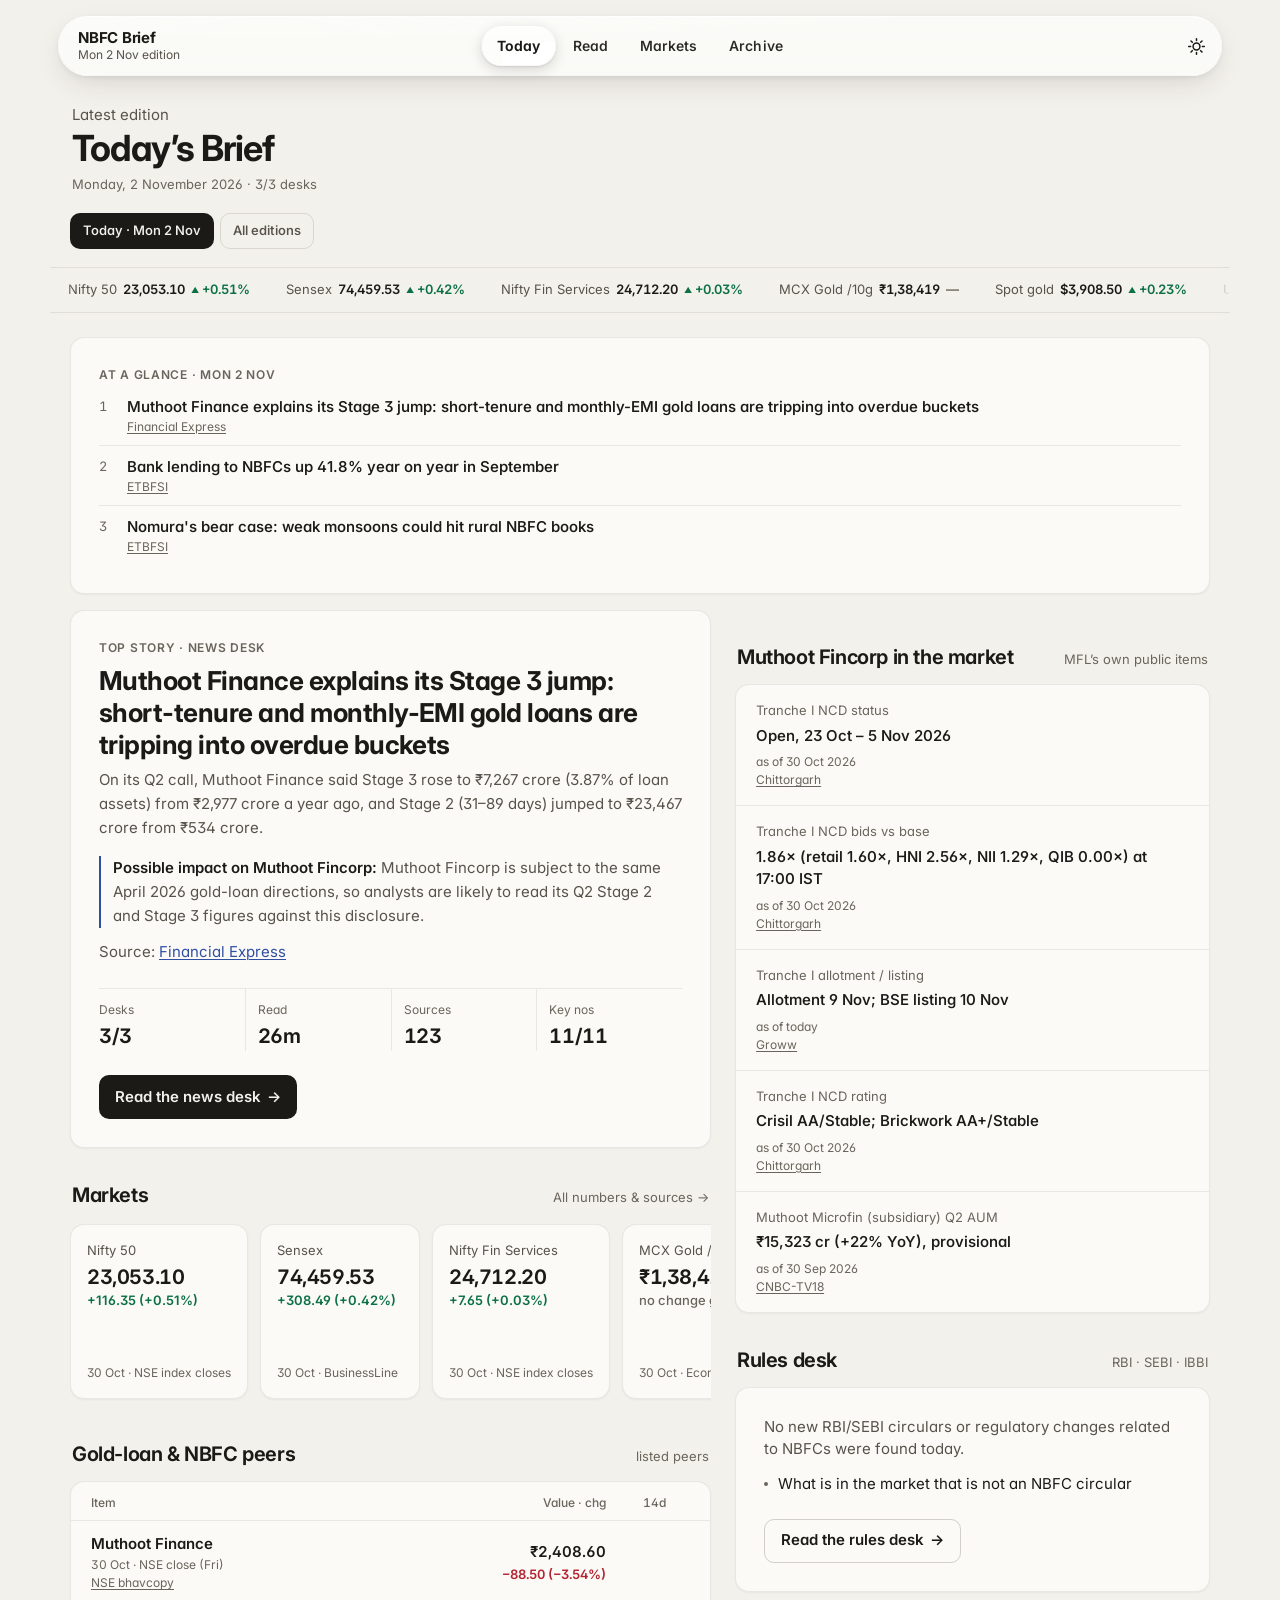
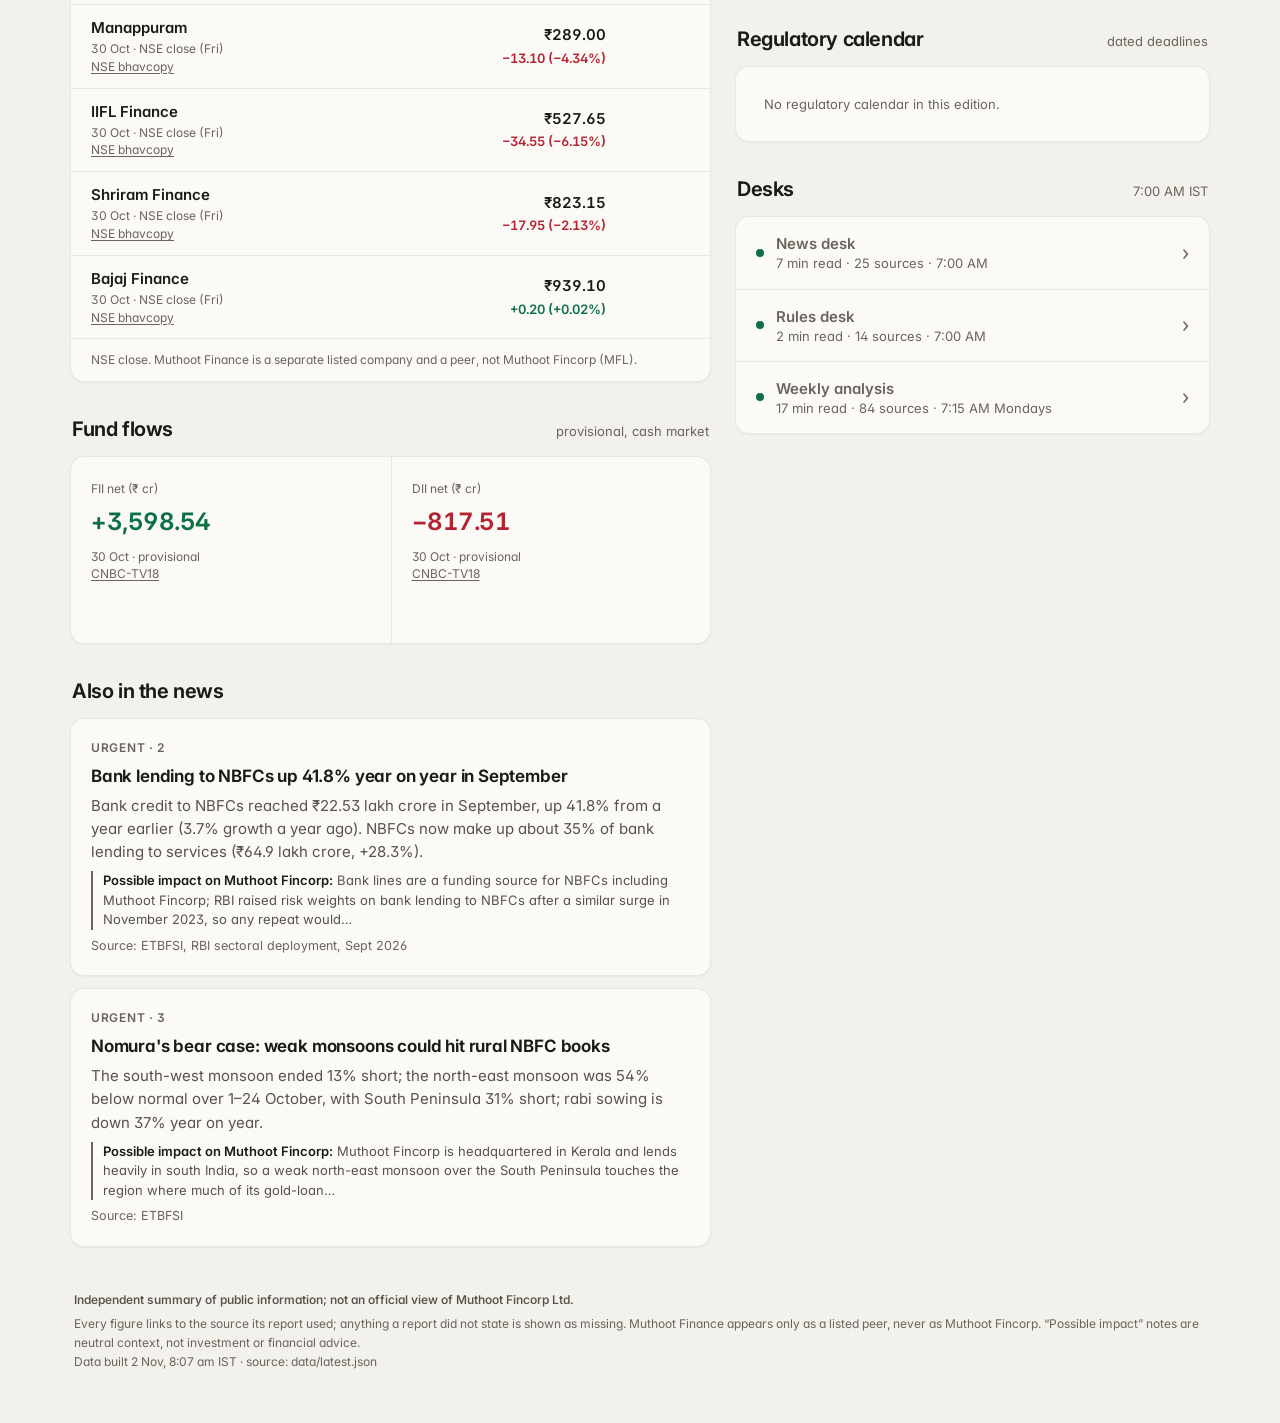
==== commit 691a9bfe: "App shell (PWA): liquid-glass NBFC Brief, JSON contract + data.js fallback - index.html/app.js/app.c" ====
--- a/index.html
+++ b/index.html
@@ -1,706 +1,48 @@
-<!DOCTYPE html>
-<html lang="en">
+<!doctype html>
+<html lang="en-IN" data-theme="light">
 <head>
-<meta charset="UTF-8" />
-<meta name="viewport" content="width=device-width, initial-scale=1.0, viewport-fit=cover" />
-<meta name="color-scheme" content="dark light" />
-<title>NBFC Brief · daily NBFC news and rules</title>
-<link rel="icon" href="data:image/svg+xml,%3Csvg xmlns=%22http://www.w3.org/2000/svg%22 viewBox=%220 0 32 32%22%3E%3Crect width=%2232%22 height=%2232%22 rx=%228%22 fill=%22%237aa2ff%22/%3E%3C/svg%3E" />
-<link rel="preconnect" href="https://fonts.googleapis.com" />
-<link rel="preconnect" href="https://fonts.gstatic.com" crossorigin />
-<link href="https://fonts.googleapis.com/css2?family=Fraunces:opsz,wght@9..144,500;9..144,600&family=Newsreader:ital,opsz,wght@0,6..72,400;0,6..72,500;1,6..72,400&family=JetBrains+Mono:wght@400;500;600&family=Inter:wght@400;500;600;700&display=swap" rel="stylesheet" />
-<script src="./data.js"></script>
-<style>
-/* Dark is the default; body.light is the light theme. */
-:root{
-  --bg:#0f1420; --card:#171d2b; --card2:#1d2436; --tick:#121827;
-  --ink:#e8ecf5; --body:#c4cbdc; --mute:#a3acc2; --faint:#7d87a0;
-  --hair:#263049; --brand:#7aa2ff; --brand-ink:#0b1020; --brand-soft:#1c2747;
-  --rule:#ff8fa3; --rule-soft:#2a1d27; --good:#2ecc8f; --amber:#f5c451; --amber-soft:#2a2614;
-  --up:#2ecc8f; --dn:#ff7b7b; --nav:rgba(15,20,32,.9); --r:14px;
-  --shadow:0 1px 2px rgba(0,0,0,.4);
-  --serif:"Fraunces",Georgia,serif; --read:"Newsreader",Georgia,serif;
-  --mono:"JetBrains Mono",ui-monospace,Menlo,monospace;
-  --sans:"Inter",-apple-system,"Segoe UI",Roboto,Arial,sans-serif;
-}
-body.light{
-  --bg:#eef1f8; --card:#ffffff; --card2:#f3f5fb; --tick:#e4e9f4;
-  --ink:#141a2e; --body:#363e58; --mute:#535b76; --faint:#6b7390;
-  --hair:#d9dfec; --brand:#1f49e0; --brand-ink:#ffffff; --brand-soft:#e7ecff;
-  --rule:#b81f3a; --rule-soft:#fdecef; --good:#127a42; --amber:#8a5300; --amber-soft:#fdf3e0;
-  --up:#0f7a43; --dn:#c22525; --nav:rgba(255,255,255,.9);
-  --shadow:0 1px 2px rgba(20,26,46,.05),0 12px 30px -22px rgba(31,73,224,.3);
-}
-*{box-sizing:border-box;margin:0;padding:0}
-html{-webkit-text-size-adjust:100%}
-body{background:var(--bg);color:var(--ink);font-family:var(--sans);font-size:15px;line-height:1.55;-webkit-font-smoothing:antialiased}
-.wrap{max-width:1180px;margin:0 auto;padding:0 24px}
-button{font-family:inherit;cursor:pointer}
-a{color:var(--brand)}
-:focus-visible{outline:2px solid var(--brand);outline-offset:2px}
-.mono{font-family:var(--mono);font-variant-numeric:tabular-nums}
-.up{color:var(--up)}.dn{color:var(--dn)}
-.wrow .wn b .up{color:var(--up)}.wrow .wn b .dn{color:var(--dn)}
-/* header */
-.hd{position:sticky;top:0;z-index:50;background:var(--nav);border-bottom:1px solid var(--hair);
-  backdrop-filter:saturate(160%) blur(16px);-webkit-backdrop-filter:saturate(160%) blur(16px)}
-.hd-in{max-width:1180px;margin:0 auto;padding:0 24px;height:56px;display:flex;align-items:center;gap:14px}
-.logo{width:30px;height:30px;border-radius:8px;background:var(--brand);color:var(--brand-ink);flex:none;
-  display:flex;align-items:center;justify-content:center;font:700 15px var(--sans)}
-.brand{font:600 18px var(--serif);white-space:nowrap}
-.days{display:flex;gap:6px;overflow-x:auto;scrollbar-width:none;min-width:0}
-.days::-webkit-scrollbar{display:none}
-.day{flex:none;border:1px solid var(--hair);background:transparent;color:var(--mute);border-radius:99px;
-  padding:5px 12px;font:500 13px var(--sans);white-space:nowrap}
-.day[aria-current="true"]{background:var(--ink);border-color:var(--ink);color:var(--bg)}
-.tabs{margin-left:auto;display:flex;gap:2px}
-.tabs button{border:0;background:transparent;color:var(--mute);font:500 14px var(--sans);padding:8px 12px;border-radius:8px}
-.tabs button[aria-current="true"]{color:var(--ink);background:var(--card2)}
-.theme{flex:none;width:36px;height:36px;border-radius:50%;border:1px solid var(--hair);background:var(--card);
-  color:var(--body);display:flex;align-items:center;justify-content:center}
-.ic{width:17px;height:17px;fill:none;stroke:currentColor;stroke-width:1.6;stroke-linecap:round;stroke-linejoin:round}
-/* ticker: every figure comes from that day's report (data.js key_numbers) */
-.strip{display:flex;align-items:stretch;border-bottom:1px solid var(--hair);background:var(--tick);min-height:42px}
-.strip.hide{display:none}
-.strip .lead{flex:none;display:flex;align-items:center;gap:6px;padding:0 14px;border-right:1px solid var(--hair);
-  font:600 12px var(--sans);letter-spacing:.06em;text-transform:uppercase;color:var(--mute);white-space:nowrap}
-.tview{flex:1;min-width:0;overflow:hidden;position:relative}
-.ttrack{display:flex;width:max-content}
-.strip.run .ttrack{animation:tick var(--dur,60s) linear infinite}
-.strip.run .tview:hover .ttrack,.strip.run .tview:focus-within .ttrack{animation-play-state:paused}
-@keyframes tick{from{transform:translateX(0)}to{transform:translateX(-50%)}}
-.tk{flex:none;display:flex;align-items:baseline;gap:8px;padding:11px 18px;border-right:1px solid var(--hair);
-  font-size:13px;white-space:nowrap;text-decoration:none;color:var(--ink)}
-.tk:hover .tn{text-decoration:underline}
-.tk .tn{color:var(--mute)}
-.tk b{font:500 13px var(--mono)}
-.tk i{font:500 12px var(--mono);font-style:normal}
-.tk small{font:500 12px var(--sans);color:var(--faint)}
-.tk.miss{color:var(--mute)}
-.tk.txt b{text-decoration:underline dotted;text-underline-offset:3px}
-@media(prefers-reduced-motion:reduce){
-  .strip .tview{overflow-x:auto;scrollbar-width:thin}
-  .strip.run .ttrack{animation:none}
-  .ttrack .dup{display:none}
-  *{transition:none!important;scroll-behavior:auto!important}
-}
-/* views */
-.view{display:none}.view.on{display:block}
-.label{font:600 12px var(--sans);letter-spacing:.08em;text-transform:uppercase;color:var(--mute)}
-.card{background:var(--card);border:1px solid var(--hair);border-radius:var(--r);box-shadow:var(--shadow);padding:20px}
-/* top row: hero + watchlist */
-.toprow{display:grid;grid-template-columns:2fr 1fr;gap:18px;margin-top:22px}
-.toprow.solo{grid-template-columns:1fr}
-.toprow>*{min-width:0}
-.hero .label{color:var(--rule)}
-.hero h1{font:600 clamp(26px,3vw,34px)/1.15 var(--serif);margin:10px 0}
-.hero h1 a{color:var(--ink);text-decoration:none}.hero h1 a:hover{text-decoration:underline;text-decoration-thickness:1px}
-.hero .dek{color:var(--body);font-size:16px;max-width:52em}
-.kpis{display:grid;grid-template-columns:repeat(4,1fr);gap:10px;margin-top:18px}
-.kpi{background:var(--card2);border-radius:10px;padding:12px;text-decoration:none;color:var(--ink);display:block;border:1px solid transparent}
-a.kpi:hover{border-color:var(--hair)}
-.kpi b{display:block;font:600 22px var(--mono);margin-top:4px;font-variant-numeric:tabular-nums}
-.kpi small{display:block;font-size:12px;color:var(--mute);margin-top:2px}
-.watch h2{font:600 12px var(--sans);letter-spacing:.08em;text-transform:uppercase;color:var(--mute)}
-.wrow{padding:10px 0;border-top:1px solid var(--hair);font-size:14px}
-.wrow:first-of-type{border-top:0}
-.wrow .wn{display:flex;justify-content:space-between;gap:12px;align-items:baseline}
-.wrow .wn span{color:var(--body)}
-.wrow .wn b{font:500 13.5px var(--mono);text-align:right;white-space:nowrap}
-.wrow.wl .wn{display:block}.wrow.wl .wn span{display:block;font-size:12.5px;color:var(--mute)}.wrow.wl .wn b{display:block;text-align:left;white-space:normal;font:600 14.5px var(--sans);color:var(--ink);margin-top:2px}
-.meta{display:block;font-size:12px;color:var(--mute);margin-top:3px}
-.meta a{color:var(--mute);text-decoration:underline;text-underline-offset:2px}
-.meta a:hover{color:var(--brand)}
-.wempty{font-size:14px;color:var(--mute);margin-top:10px}
-/* section titles */
-.sec{margin:30px 2px 12px;display:flex;align-items:baseline;gap:10px}
-.sec h2{font:600 22px var(--serif)}
-.sec span{font-size:13px;color:var(--mute)}
-.three{display:grid;grid-template-columns:repeat(3,1fr);gap:18px}
-.three>*{min-width:0}
-.story{cursor:pointer;display:flex;flex-direction:column;transition:border-color .12s}
-.story:hover{border-color:var(--brand)}
-.story h3{font:600 18px/1.3 var(--serif);margin:10px 0 6px}
-.story p{color:var(--body);font-size:14px}
-.go{margin-top:auto;padding-top:12px;font:600 13px var(--sans);color:var(--brand)}
-.tag{display:inline-block;font:600 12px var(--sans);padding:3px 8px;border-radius:6px;background:var(--rule-soft);color:var(--rule)}
-.tag.r{background:var(--amber-soft);color:var(--amber)}
-.tag.w{background:var(--brand-soft);color:var(--brand)}
-/* audio */
-.abar{margin-top:18px;padding:16px 20px}
-.abar-top{display:flex;align-items:center;gap:14px;flex-wrap:wrap}
-.play{width:42px;height:42px;border-radius:50%;border:0;background:var(--brand);color:var(--brand-ink);font-size:15px;flex:none}
-.abar .t b{font-size:15px;display:block}.abar .t span{font-size:13px;color:var(--mute)}
-.abar .tm{margin-left:auto;font:500 13px var(--mono);color:var(--mute)}
-.spd,.trxbtn{border:1px solid var(--hair);background:var(--card2);border-radius:8px;font:500 13px var(--sans);padding:8px 12px;color:var(--ink)}
-.bar{height:5px;background:var(--card2);margin:14px 0 10px;border-radius:4px;overflow:hidden}
-.bar i{display:block;height:100%;width:0;background:var(--brand)}
-.transcript{display:none;margin-top:12px;padding-top:12px;border-top:1px solid var(--hair);font-family:var(--read);
-  font-size:16px;line-height:1.7;color:var(--body);max-height:280px;overflow-y:auto;white-space:pre-wrap}
-.transcript.on{display:block}
-/* desks */
-.desk{display:flex;flex-direction:column}
-.desk.off{opacity:.62}
-.desk-top{display:flex;gap:10px;align-items:center;flex-wrap:wrap;font-size:13px;color:var(--mute)}
-.desk-top .st{margin-left:auto;font-weight:600;font-size:12.5px}
-.st.ok{color:var(--good)}.st.no{color:var(--rule)}
-.desk h3{font:600 19px/1.25 var(--serif);margin:10px 0 6px}
-.desk .sub{font-size:14px;color:var(--body);margin-bottom:14px}
-.cta{margin-top:auto;align-self:flex-start;border:0;border-radius:8px;background:var(--brand);color:var(--brand-ink);font:600 14px var(--sans);padding:9px 16px}
-.cta:disabled{background:var(--card2);color:var(--mute);border:1px solid var(--hair);cursor:default}
-/* article */
-.crumb{display:flex;gap:10px;flex-wrap:wrap;margin:20px 0 14px;align-items:center}
-.back{border:1px solid var(--hair);background:var(--card);border-radius:99px;font:600 13px var(--sans);padding:8px 14px;color:var(--body)}
-.seg{display:flex;background:var(--card2);border:1px solid var(--hair);border-radius:99px;padding:3px;gap:2px}
-.seg button{border:0;background:transparent;color:var(--mute);font:600 13px var(--sans);padding:7px 16px;border-radius:99px;white-space:nowrap}
-.seg button[aria-current="true"]{background:var(--card);color:var(--ink);box-shadow:0 1px 4px rgba(0,0,0,.25)}
-.agrid{display:grid;grid-template-columns:minmax(0,1fr) 310px;gap:22px;align-items:start}
-.agrid>*{min-width:0}
-.sheet{padding:34px 40px}
-.sheet .label{color:var(--rule)}
-.sheet h1{font:600 clamp(28px,3.4vw,38px)/1.15 var(--serif);margin:8px 0 10px}
-.byline{font-size:13.5px;color:var(--mute);margin-bottom:20px}
-.otp{border:1px solid var(--hair);background:var(--card2);border-radius:12px;padding:14px 16px;margin-bottom:24px}
-.otp .label{margin-bottom:8px;display:block}
-.otp nav{display:flex;flex-wrap:wrap;gap:6px}
-.otp a{font:500 13px var(--sans);text-decoration:none;color:var(--body);background:var(--card);border:1px solid var(--hair);border-radius:99px;padding:5px 12px}
-.otp a:hover{border-color:var(--brand);color:var(--brand)}
-.md{font-family:var(--read);font-size:18px;line-height:1.7;color:var(--body);overflow-wrap:break-word}
-.md h1,.md h2,.md h3{font-family:var(--serif);color:var(--ink);scroll-margin-top:110px;line-height:1.25}
-.md h1{font-size:25px;margin:28px 0 10px}.md h2{font-size:23px;margin:32px 0 12px;padding-top:14px;border-top:1px solid var(--hair)}
-.md h3{font-size:19px;margin:22px 0 8px}
-.md>h2:first-child{margin-top:0;border-top:0;padding-top:0}
-.md p{margin-bottom:14px}
-.md ul,.md ol{margin:0 0 14px 1.3em}.md li{margin-bottom:7px}
-.md hr{border:0;border-top:1px solid var(--hair);margin:26px 0}
-.md strong{color:var(--ink)}
-.md a.raw{font-family:var(--sans);font-size:.8em}
-.twrap{overflow-x:auto;margin:12px 0 18px;border:1px solid var(--hair);border-radius:12px}
-.md table{width:100%;border-collapse:collapse;font:400 14px var(--sans);min-width:520px}
-.md th,.md td{padding:10px 12px;border-bottom:1px solid var(--hair);text-align:left;vertical-align:top}
-.md th{font-size:12px;letter-spacing:.05em;color:var(--mute);background:var(--card2)}
-.rail{display:flex;flex-direction:column;gap:16px;position:sticky;top:112px;max-height:calc(100vh - 124px);overflow-y:auto;scrollbar-width:thin}
-.rail .card{padding:16px 18px;scroll-margin-top:112px}
-.rail h2{font:600 12px var(--sans);letter-spacing:.08em;text-transform:uppercase;color:var(--mute);margin-bottom:6px}
-.rail h3{font:600 12px var(--sans);letter-spacing:.06em;text-transform:uppercase;color:var(--mute);margin:14px 0 2px}
-.rail .note{font-size:12.5px;color:var(--mute);margin-top:8px}
-.rail ol{margin:4px 0 0;padding-left:20px;font-size:13.5px}
-.rail li{margin-bottom:6px}
-.rail .toc a{color:var(--body);text-decoration:none}.rail .toc a:hover{color:var(--brand);text-decoration:underline}
-details.srcs summary{cursor:pointer;font:600 14px var(--sans);color:var(--ink);padding:2px 0}
-details.srcs ol{margin-top:10px}
-details.srcs a{text-decoration:none;overflow-wrap:anywhere}details.srcs a:hover{text-decoration:underline}
-.dom{color:var(--mute);font-size:12px;margin-left:6px}
-.sheet-nav{display:flex;gap:10px;margin:16px 0 60px;flex-wrap:wrap}
-.btnline{flex:1;border:1px solid var(--hair);background:var(--card);color:var(--ink);border-radius:99px;font:500 14px var(--sans);padding:11px 20px}
-.flash{animation:flash 1.4s ease-out}
-@keyframes flash{from{box-shadow:0 0 0 3px var(--brand)}to{box-shadow:0 0 0 3px transparent}}
-/* archive */
-.repohead{margin-top:22px;padding:24px}
-.repohead h2{font:600 26px var(--serif)}
-.repohead p{font-size:14px;color:var(--mute);margin-top:4px}
-.qin{display:flex;align-items:center;gap:8px;border:1px solid var(--hair);border-radius:99px;padding:0 16px;background:var(--card2);margin-top:16px;color:var(--mute)}
-.qin input{flex:1;border:0;background:transparent;color:var(--ink);font:400 16px var(--sans);padding:12px 0;outline:none}
-.fchips{display:flex;gap:8px;margin-top:12px;flex-wrap:wrap}
-.fchips button{border:1px solid var(--hair);background:var(--card2);color:var(--body);font:500 13px var(--sans);border-radius:99px;padding:8px 15px}
-.fchips button.on{background:var(--brand);border-color:var(--brand);color:var(--brand-ink)}
-.archgrid{display:grid;grid-template-columns:250px 1fr;gap:16px;margin-top:16px;align-items:start}
-.archgrid>*{min-width:0}
-.cal h4{font:600 17px var(--serif);margin-bottom:12px}
-.cal .grid{display:grid;grid-template-columns:repeat(7,1fr);gap:5px;text-align:center}
-.cal .dwk{font:600 12px var(--sans);color:var(--mute);padding:4px 0}
-.cal .d{border:1px solid var(--hair);border-radius:8px;padding:5px 0;font:600 13px var(--sans);background:var(--card2);color:var(--faint)}
-.cal .d.hit{background:var(--brand);border-color:var(--brand);color:var(--brand-ink);cursor:pointer}
-.month{font:600 12px var(--sans);letter-spacing:.08em;text-transform:uppercase;color:var(--mute);margin:20px 2px 10px}
-.month:first-child{margin-top:0}
-.daycard{margin-bottom:12px;padding:16px 18px}
-.daycard .dh{display:flex;justify-content:space-between;gap:10px;align-items:baseline;flex-wrap:wrap}
-.daycard b{font:600 18px var(--serif)}
-.daycard .kb{font-size:12px;color:var(--mute)}
-.rep{display:flex;gap:10px;align-items:center;width:100%;text-align:left;background:var(--card2);border:1px solid var(--hair);
-  border-radius:10px;padding:11px 14px;margin-top:8px;color:var(--ink);min-width:0}
-.rep:hover{border-color:var(--brand)}
-.rep .k{font:600 12px var(--sans);color:var(--brand);white-space:nowrap;min-width:52px}
-.rep .t{font-size:14px;font-weight:500;min-width:0;overflow-wrap:anywhere}
-.empty{border:1px dashed var(--hair);border-radius:14px;padding:34px 20px;text-align:center;font-size:16px;color:var(--mute)}
-footer{margin:40px 0 0;padding:20px 0 60px;border-top:1px solid var(--hair);display:flex;justify-content:space-between;gap:10px;flex-wrap:wrap;font-size:13px;color:var(--mute)}
-.snack{position:fixed;left:50%;bottom:90px;transform:translateX(-50%);background:var(--ink);color:var(--bg);font:500 14px var(--sans);
-  padding:12px 22px;border-radius:12px;opacity:0;pointer-events:none;transition:opacity .25s;z-index:99}
-.snack.on{opacity:1}
-.bnav{display:none}
-.only-m{display:none}
-@media(max-width:980px){
-  .toprow,.three,.agrid{grid-template-columns:minmax(0,1fr)}
-  .archgrid{grid-template-columns:minmax(0,1fr)}
-  .rail{position:static;max-height:none;overflow:visible}
-  .sheet{padding:26px 24px}
-}
-@media(min-width:981px){.sheet .otp{display:none}}
-@media(max-width:980px){.only-d{display:none}}
-@media(max-width:640px){
-  html,body{overflow-x:clip}
-  .wrap,.hd-in{padding:0 14px}
-  .hd-in{height:52px;gap:10px}
-  .brand,.tabs{display:none}
-  .theme{margin-left:auto}
-  .strip .lead{padding:0 10px}
-  .strip .lead .lw{display:none}
-  .toprow{margin-top:14px;gap:14px}
-  .three{gap:14px}
-  .hero h1{font-size:25px}
-  .kpis{grid-template-columns:1fr 1fr}
-  .kpi b{font-size:19px}
-  .card{padding:18px}
-  .sheet{padding:22px 18px}
-  .md{font-size:17.5px}
-  .sheet-nav{flex-direction:column}
-  .bnav{display:flex;position:fixed;bottom:calc(10px + env(safe-area-inset-bottom));left:12px;right:12px;z-index:60;
-    background:var(--nav);backdrop-filter:blur(16px);-webkit-backdrop-filter:blur(16px);
-    border:1px solid var(--hair);border-radius:16px;box-shadow:0 8px 30px rgba(0,0,0,.35);padding:5px}
-  .bnav button{flex:1;background:none;border:0;padding:10px 0;color:var(--mute);font:600 14px var(--sans);border-radius:12px}
-  .bnav button[aria-current="true"]{background:var(--brand);color:var(--brand-ink)}
-  footer{padding-bottom:30px}
-  .md h1,.md h2,.md h3{scroll-margin-top:100px}
-  /* mobile reading layout: nothing may widen the page */
-  .logo{display:none}
-  .days{flex:1;-webkit-mask-image:linear-gradient(90deg,#000 88%,transparent);mask-image:linear-gradient(90deg,#000 88%,transparent)}
-  .day{padding:5px 11px}
-  .theme{width:34px;height:34px}
-  .crumb{margin:14px 0 10px;gap:8px}
-  .sheet{padding:20px 16px}
-  .sheet h1{font-size:25px;overflow-wrap:anywhere}
-  .byline{font-size:13px;margin-bottom:16px;overflow-wrap:anywhere}
-  .otp{padding:12px;margin-bottom:18px}
-  .otp nav{flex-wrap:nowrap;overflow-x:auto;scrollbar-width:none;-webkit-overflow-scrolling:touch;margin:0 -12px;padding:0 12px 2px}
-  .otp nav::-webkit-scrollbar{display:none}
-  .otp a{flex:none;white-space:nowrap;font-size:12.5px;padding:5px 11px}
-  .md{font-size:16px;line-height:1.65;overflow-wrap:anywhere}
-  .md h1{font-size:21px;margin:24px 0 8px}.md h2{font-size:20px;margin:26px 0 10px;padding-top:12px}.md h3{font-size:17px;margin:18px 0 6px}
-  .md ul,.md ol{margin-left:1.1em}
-  .md img,.md video,.md iframe{max-width:100%;height:auto}
-  .md pre{overflow-x:auto;white-space:pre-wrap}
-  .md table{font-size:13px;min-width:460px}
-  .md th,.md td{overflow-wrap:normal}
-  .rail,.card{overflow-wrap:anywhere}
-  .sheet-nav{margin-bottom:24px}
-  .view{padding-bottom:calc(84px + env(safe-area-inset-bottom))}
-}
-</style>
+<meta charset="utf-8">
+<meta name="viewport" content="width=device-width, initial-scale=1, viewport-fit=cover">
+<title>Today's Brief · NBFC Brief</title>
+<meta name="description" content="NBFC Brief: a daily, sourced summary of public NBFC news, RBI/SEBI/IBBI circulars, market numbers and a regulatory calendar, with Muthoot Fincorp in the market. Independent; not an official view of Muthoot Fincorp Ltd.">
+<meta name="color-scheme" content="light dark">
+<meta name="theme-color" content="#F3F1EC">
+<link rel="manifest" href="/manifest.webmanifest">
+<link rel="icon" href="/icons/favicon-64.png" type="image/png">
+<link rel="apple-touch-icon" href="/icons/apple-touch-icon.png">
+<link rel="preconnect" href="https://fonts.googleapis.com">
+<link rel="preconnect" href="https://fonts.gstatic.com" crossorigin>
+<link rel="stylesheet" href="https://fonts.googleapis.com/css2?family=Inter:opsz,wght@14..32,400..800&display=swap">
+<script>
+/* theme before first paint: two states only. Saved choice, else dark when the device prefers dark, else light. */
+(function(){var t;try{t=localStorage.getItem('nbfc-brief-theme');}catch(e){}
+if(t!=='light'&&t!=='dark')t=window.matchMedia&&matchMedia('(prefers-color-scheme: dark)').matches?'dark':'light';
+document.documentElement.dataset.theme=t;var m=document.querySelector('meta[name=theme-color]');if(m)m.content=t==='dark'?'#0E0F12':'#F3F1EC';})();
+</script>
+<link rel="stylesheet" href="/app.css">
+<script src="/app.js" defer></script>
 </head>
 <body>
-<header class="hd"><div class="hd-in">
-  <div class="logo">B</div>
-  <div class="brand">NBFC Brief</div>
-  <nav class="days" id="dayPills" aria-label="Edition"></nav>
-  <nav class="tabs" aria-label="Sections">
-    <button data-view="today" aria-current="true">Today</button>
-    <button data-view="article" aria-current="false">Article</button>
-    <button data-view="archive" aria-current="false">Archive</button>
-  </nav>
-  <button class="theme" id="themeBtn" title="Light mode" aria-label="Switch to light mode"></button>
-</div></header>
-<div class="strip" id="strip" role="region" aria-label="Key numbers from this edition's news report">
-  <div class="lead" id="stripLead"></div>
-  <div class="tview" id="tview"><div class="ttrack" id="ttrack"></div></div>
-</div>
-
-<!-- TODAY -->
-<section class="view on" id="view-today"><div class="wrap">
-  <div class="toprow" id="toprow">
-    <section class="card hero" id="hero"></section>
-    <aside class="card watch" id="watch" aria-label="Muthoot Fincorp in the market"></aside>
+<a class="skip" href="#main">Skip to content</a>
+<header class="tp" id="tp"><span class="lg" aria-hidden="true"></span>
+  <div class="tp-l">
+    <a class="tp-a" id="tpA" href="#/" style="color:inherit;text-decoration:none"><b>NBFC Brief</b><span id="tpE">Daily NBFC brief</span></a>
+    <div class="tp-b" id="tpB" aria-hidden="true"><b id="cbT"></b><span id="cbS"></span></div>
   </div>
-  <div id="storyWrap"><div class="sec"><h2>Also in the news desk</h2></div><div class="three" id="storyRow"></div></div>
-  <div class="card abar" id="audioBox" style="display:none">
-    <div class="abar-top">
-      <button class="play" id="playBtn" aria-label="Play briefing audio">▶</button>
-      <div class="t"><b>Audio</b><span id="audioSub"></span></div>
-      <span class="tm" id="audioTime">--:--</span>
-      <button class="spd" id="spdBtn">1x</button>
-      <button class="trxbtn" id="trxBtn">Transcript</button>
-    </div>
-    <div class="bar"><i id="audioBar"></i></div>
-    <div class="transcript" id="audioTrx"></div>
+  <div class="tp-r"><button class="ic press" id="installBtn" type="button" aria-label="Install app" hidden></button><button class="ic press" id="themeBtn" type="button" aria-label="Dark theme" aria-pressed="false"></button></div>
+</header>
+<main id="main" tabindex="-1">
+  <div class="wrap" id="app" aria-busy="true">
+    <div class="boot" role="status"><div class="g sk sk-h"></div><div class="g sk sk-c"></div><div class="g sk sk-t"></div><span class="sr">Loading today's brief…</span></div>
   </div>
-  <div class="sec"><h2>Desks</h2></div>
-  <div class="three" id="deskGrid"></div>
-  <footer><span><b>NBFC Brief</b> · Independent summary of public information; not an official view of Muthoot Fincorp Ltd.</span><span id="footGen"></span></footer>
-</div></section>
-
-<!-- ARTICLE -->
-<section class="view" id="view-article"><div class="wrap">
-  <div class="crumb" id="crumbRow"></div>
-  <div class="agrid">
-    <div>
-      <article class="card sheet" id="sheet"></article>
-      <div class="sheet-nav">
-        <button class="btnline" data-goto="today">← All desks</button>
-        <button class="btnline" id="copyLinkBtn">Copy link</button>
-        <button class="btnline" id="nextDeskBtn">Next report →</button>
-      </div>
-    </div>
-    <aside class="rail" id="rail" aria-label="Key numbers, contents and sources"></aside>
-  </div>
-</div></section>
-
-<!-- ARCHIVE -->
-<section class="view" id="view-archive"><div class="wrap">
-  <div class="card repohead">
-    <h2>Archive</h2><p id="archSub">Every edition, as filed</p>
-    <div class="qin">⌕<input id="q" placeholder="Search headlines and body (try 'gold' or 'RBI')" aria-label="Search the archive" /></div>
-    <div class="fchips" id="chips"><button class="on" data-f="all">All</button><button data-f="Daily Watch">News</button><button data-f="Regulation">Rules</button><button data-f="Weekly Analysis">Weekly</button></div>
-  </div>
-  <div class="archgrid">
-    <div class="card cal"><h4 id="calMon"></h4><div class="grid" id="calDays"></div></div>
-    <div id="archList"></div>
-  </div>
-  <footer><span><b>NBFC Brief</b> · Independent summary of public information; not an official view of Muthoot Fincorp Ltd.</span><span></span></footer>
-</div></section>
-
-<nav class="bnav">
-  <button data-view="today" aria-current="true">Today</button>
-  <button data-view="article" aria-current="false">Article</button>
-  <button data-view="archive" aria-current="false">Archive</button>
+</main>
+<nav class="tabbar" id="tabbar" aria-label="Sections"><span class="lg" aria-hidden="true"></span>
+  <a href="#/" data-tab="today"><svg viewBox="0 0 24 24" aria-hidden="true"><path d="M4.5 5h12v14h-10a2 2 0 0 1-2-2zM16.5 9h3v8a2 2 0 0 1-2 2M8 9h5M8 12.5h5M8 16h3"/></svg><span>Today</span></a>
+  <a href="#/read" data-tab="read"><svg viewBox="0 0 24 24" aria-hidden="true"><path d="M3 5.5c3-1 6-1 9 1 3-2 6-2 9-1V19c-3-1-6-1-9 1-3-2-6-2-9-1zM12 6.5V20"/></svg><span>Read</span></a>
+  <a href="#/markets" data-tab="markets"><svg viewBox="0 0 24 24" aria-hidden="true"><path d="M4 19.5h16M5 15l4-4.5 3.5 3L19 6.5M15 6.5h4v4"/></svg><span>Markets</span></a>
+  <a href="#/archive" data-tab="archive"><svg viewBox="0 0 24 24" aria-hidden="true"><path d="M6 4.5h12M5 7.5h14M4 10.5h16v9H4zM10 14.5h4"/></svg><span>Archive</span></a>
 </nav>
-<div class="snack" id="snack"></div>
-
-<script>
-(function(){
-"use strict";
-var data=(window.BRIEFING&&window.BRIEFING.days)?window.BRIEFING:{days:[]};
-var state={day:(data.days[0]&&data.days[0].id)||null,report:null,archF:'all',view:'today'};
-(function(){var h=decodeURIComponent(location.hash.replace('#','')).split('/');
-  if(h[0]==='archive')state.view='archive';
-  else if(/^\d{4}-\d{2}-\d{2}$/.test(h[0])){state.day=h[0];if(h[1]){state.report=h[1];state.view='article';}}})();
-var $=function(id){return document.getElementById(id);};
-function esc(s){return String(s==null?'':s).replace(/[&<>"]/g,function(c){return {'&':'&amp;','<':'&lt;','>':'&gt;','"':'&quot;'}[c];});}
-function domain(u){try{return new URL(u).hostname.replace(/^www\./,'');}catch(e){return u;}}
-function shortUrl(u){try{var x=new URL(u),p=x.pathname.replace(/\/$/,'');var seg=p.split('/').filter(Boolean).pop()||'';
-  seg=seg.replace(/\.(cms|html?|ece|aspx|pdf)$/,'').replace(/[-_]+/g,' ');if(seg.length>40)seg=seg.slice(0,38).replace(/\s+\S*$/,'')+'…';
-  return domain(u)+(seg?' · '+seg:'');}catch(e){return u;}}
-var URL_RE=/https?:\/\/[^\s<>()\[\]]+/g;
-function trimUrl(u){return u.replace(/[.,;:*_]+$/,'');}
-/* inline markdown: md links, then bare URLs become short clickable links */
-function inlineMd(s){
-  var keep=[];
-  s=String(s).replace(/\[([^\]]+)\]\((https?:\/\/[^)\s]+)\)/g,function(_,t,u){keep.push('<a href="'+esc(u)+'" target="_blank" rel="noreferrer">'+esc(t)+'</a>');return '\u0000'+(keep.length-1)+'\u0000';});
-  s=s.replace(URL_RE,function(u){var t=trimUrl(u),rest=u.slice(t.length);
-    keep.push('<a class="raw" href="'+esc(t)+'" target="_blank" rel="noreferrer">'+esc(shortUrl(t))+'</a>'+esc(rest));return '\u0000'+(keep.length-1)+'\u0000';});
-  s=esc(s).replace(/`([^`]+)`/g,'$1')
-    .replace(/\*\*([^*]+)\*\*/g,'<strong>$1</strong>')
-    .replace(/(^|[^\w*])\*([^*\n]+)\*/g,'$1<em>$2</em>');
-  return s.replace(/\u0000(\d+)\u0000/g,function(_,i){return keep[+i];});
-}
-function stripMd(s){return String(s).replace(/\[([^\]]+)\]\([^)]*\)/g,'$1').replace(/[*_`#>]/g,'').replace(/\s+/g,' ').trim();}
-function noCites(s){return String(s).replace(/\s*\((?:\s*\[[^\]]+\]\([^)]+\)\s*,?)+\)/g,'');}
-function clip(s,n){s=String(s).trim();if(s.length<=n)return s;var c=s.slice(0,n),st=Math.max(c.lastIndexOf('. '),c.lastIndexOf('? '),c.lastIndexOf('! '));
-  if(st>=n*.55)return c.slice(0,st+1);var sp=c.lastIndexOf(' ');return (sp>0?c.slice(0,sp):c).replace(/[\s,;:—-]+$/,'')+'…';}
-function firstSentence(s){var m=String(s).match(/^(.+?[.?!])(\s|$)/);return m?m[1]:s;}
-function cleanHead(s){return stripMd(s).replace(/^[^A-Za-z0-9₹]+/,'').trim();}
-function slug(s){return cleanHead(s).toLowerCase().replace(/[^a-z0-9]+/g,'-').replace(/^-|-$/g,'').slice(0,60);}
-/* source list: every URL with its label, split on " · " */
-function sourceList(lines){
-  var items=[],seen={};
-  lines.join('\n').split(/\n|\s·\s/).forEach(function(piece){
-    piece=piece.trim().replace(/^[-*]\s+|^\d+\.\s+/,'');if(!piece)return;
-    var md,re=/\[([^\]]+)\]\((https?:\/\/[^)\s]+)\)/g,any=false;
-    while((md=re.exec(piece))){any=true;add(md[1],md[2]);}
-    if(any)return;
-    var urls=piece.match(URL_RE)||[];
-    urls.forEach(function(u){var lab=piece.split(u)[0].replace(/[:\s—–-]+$/,'').trim();add(lab,trimUrl(u));});
-  });
-  function add(l,u){if(seen[u])return;seen[u]=1;items.push({l:stripMd(l)||shortUrl(u),u:u});}
-  return items;
-}
-/* markdown -> html. The Key numbers block and the Source Links list are not repeated in the
-   body: both live in the side rail (cards #kn-card and #src-card), and "On this page" points there. */
-function markdown(src,toc,srcOut){
-  var lines=src.split(/\r?\n/),out=[],i=0,pre=true;
-  while(i<lines.length){
-    var line=lines[i].trim();
-    if(!line){i++;continue;}
-    var h=line.match(/^(#{1,3})\s+(.+)/);
-    if(h){var lvl=h[1].length;
-      if(lvl===1&&pre){i++;continue;}
-      pre=false;
-      if(lvl===2&&/key numbers/i.test(h[2])){i++;
-        while(i<lines.length&&!/^##\s/.test(lines[i].trim()))i++;
-        if(toc)toc.push({id:'kn-card',t:'Key numbers'});continue;}
-      if(lvl===2&&/source/i.test(h[2])){i++;var blk=[];
-        while(i<lines.length&&!/^(#{1,2}\s|---+$)/.test(lines[i].trim())){if(lines[i].trim())blk.push(lines[i]);i++;}
-        if(srcOut)srcOut.push.apply(srcOut,blk);
-        if(toc)toc.push({id:'src-card',t:'Sources'});continue;}
-      var id=slug(h[2]);if(toc&&lvl===2)toc.push({id:id,t:cleanHead(h[2])});
-      out.push('<h'+lvl+' id="'+id+'">'+inlineMd(h[2])+'</h'+lvl+'>');i++;
-      continue;}
-    if(pre&&/^\*[^*].*\*$/.test(line)&&/edition/i.test(line)){i++;continue;}
-    if(pre&&/^\*\*Date:\*\*/.test(line)){i++;continue;}
-    if(/^---+$/.test(line)){if(!pre)out.push('<hr>');i++;continue;}
-    if(line.indexOf('|')===0){
-      var rows=[];
-      while(i<lines.length&&lines[i].trim().indexOf('|')===0){
-        var cells=lines[i].trim().replace(/^\||\|$/g,'').split('|').map(function(x){return x.trim();});
-        if(!cells.every(function(x){return /^:?-{2,}:?$/.test(x);}))rows.push(cells);i++;}
-      if(rows.length)out.push('<div class="twrap"><table><thead><tr>'+rows[0].map(function(x){return '<th>'+inlineMd(x)+'</th>';}).join('')+'</tr></thead><tbody>'+
-        rows.slice(1).map(function(r){return '<tr>'+r.map(function(x){return '<td>'+inlineMd(x)+'</td>';}).join('')+'</tr>';}).join('')+'</tbody></table></div>');
-      continue;}
-    if(/^[-*]\s+/.test(line)){var items=[];
-      while(i<lines.length&&/^[-*]\s+/.test(lines[i].trim())){items.push('<li>'+inlineMd(lines[i].trim().replace(/^[-*]\s+/,''))+'</li>');i++;}
-      out.push('<ul>'+items.join('')+'</ul>');continue;}
-    if(/^\d+\.\s+/.test(line)){var ol=[];
-      while(i<lines.length&&/^\d+\.\s+/.test(lines[i].trim())){ol.push('<li>'+inlineMd(lines[i].trim().replace(/^\d+\.\s+/,''))+'</li>');i++;}
-      out.push('<ol>'+ol.join('')+'</ol>');continue;}
-    var para=[line];i++;
-    while(i<lines.length&&lines[i].trim()&&!/^(#{1,3}\s|---+$|\||[-*]\s+|\d+\.\s+)/.test(lines[i].trim())){para.push(lines[i].trim());i++;}
-    out.push('<p>'+inlineMd(para.join(' '))+'</p>');
-  }
-  return out.join('');
-}
-/* derived numbers, from the real files */
-function words(r){return r.words||stripMd(r.content||'').split(/\s+/).filter(Boolean).length;}
-function srcCount(r){if(typeof r.sources==='number')return r.sources;var m=(r.content||'').match(URL_RE)||[],s={};m.forEach(function(u){s[trimUrl(u)]=1;});return Object.keys(s).length;}
-function sections(r){return r.sections||((r.content||'').match(/^##\s+.+/gm)||[]).map(cleanHead);}
-function mins(n){return Math.max(1,Math.round(n/220));}
-function urgentLeads(content){
-  var m=content.match(/##\s+🔴[^\n]*\n([\s\S]*?)(?=\n##\s|$)/);
-  var scope=m?m[1]:content,leads=[],re=/\*\*(\d+)\.\s*([^*]+?)\*\*\s*([\s\S]*?)(?=\n\*\*\d+\.|\n##\s|$)/g,x;
-  while((x=re.exec(scope))&&leads.length<4){
-    var title=stripMd(x[2]),head=firstSentence(title),rest=title.slice(head.length).trim();
-    var bl=(x[3].match(/^\s*[-*]\s+(.+)$/m)||[])[1]||'';
-    leads.push({h:head,rest:rest,b:stripMd(noCites(bl))});}
-  return leads;
-}
-function curDay(){return data.days.filter(function(d){return d.id===state.day;})[0]||data.days[0];}
-function filed(day){return day.reports.filter(function(r){return !r.missing;});}
-function due(day){return day.reports.filter(function(r){return r.expected;});}
-function curReport(day){return day.reports.filter(function(r){return r.id===state.report;})[0]||filed(day)[0]||day.reports[0];}
-var snack=$('snack'),st=null;
-function toast(m){snack.textContent=m;snack.classList.add('on');clearTimeout(st);st=setTimeout(function(){snack.classList.remove('on');},2200);}
-var MONS=['Jan','Feb','Mar','Apr','May','Jun','Jul','Aug','Sep','Oct','Nov','Dec'],DOWS=['Sun','Mon','Tue','Wed','Thu','Fri','Sat'];
-function dmy(id){var d=new Date(id+'T00:00:00');return d.getDate()+' '+MONS[d.getMonth()];}
-/* router */
-function setHash(){var h=state.view==='archive'?'#archive':state.view==='article'?'#'+state.day+'/'+state.report:'#'+state.day;
-  try{history.replaceState(null,'',h);}catch(e){}}
-function goto(v,keepScroll){state.view=v;
-  document.querySelectorAll('.view').forEach(function(s){s.classList.remove('on');});
-  $('view-'+v).classList.add('on');
-  document.querySelectorAll('[data-view]').forEach(function(b){b.setAttribute('aria-current',b.dataset.view===v?'true':'false');});
-  $('strip').classList.toggle('hide',v==='archive');
-  setHash();if(!keepScroll)window.scrollTo(0,0);if(v!=='archive')sizeTicker();}
-document.querySelectorAll('[data-view]').forEach(function(b){b.addEventListener('click',function(){goto(b.dataset.view);});});
-document.querySelectorAll('[data-goto]').forEach(function(b){b.addEventListener('click',function(){goto(b.dataset.goto);});});
-/* theme: dark by default, light on request, remembered on this device */
-var MOON='<svg class="ic" viewBox="0 0 20 20"><path d="M16.5 12.2A6.8 6.8 0 0 1 7.8 3.5a6.8 6.8 0 1 0 8.7 8.7z"/></svg>',
-    SUN='<svg class="ic" viewBox="0 0 20 20"><circle cx="10" cy="10" r="3.6"/><path d="M10 1.8v2M10 16.2v2M1.8 10h2M16.2 10h2M4.2 4.2l1.4 1.4M14.4 14.4l1.4 1.4M4.2 15.8l1.4-1.4M14.4 5.6l1.4-1.4"/></svg>';
-function setLight(on,save){document.body.classList.toggle('light',on);$('themeBtn').innerHTML=on?MOON:SUN;
-  $('themeBtn').title=on?'Dark mode':'Light mode';$('themeBtn').setAttribute('aria-label',on?'Switch to dark mode':'Switch to light mode');
-  if(save){try{localStorage.setItem('nbfc-dash-theme',on?'light':'dark');}catch(x){}}}
-$('themeBtn').addEventListener('click',function(){setLight(!document.body.classList.contains('light'),true);});
-var light=false;try{light=localStorage.getItem('nbfc-dash-theme')==='light';}catch(x){}setLight(light,false);
-
-/* ---------- key numbers (only from this day's report; never carried forward) ---------- */
-var SHORT={sensex:'Sensex',nifty:'Nifty 50',niftyfin:'Nifty Fin Svcs',manappuram:'Manappuram',muthoot:'Muthoot Finance',
-  iifl:'IIFL Finance',shriram:'Shriram Fin',bajaj:'Bajaj Finance',usdinr:'USD/INR',gold10g:'Gold ₹/10g',
-  brent:'Brent $/bbl',goldspot:'Gold $/oz',fii:'FII net ₹ cr',dii:'DII net ₹ cr'};
-var CORE=['sensex','nifty','niftyfin','manappuram','muthoot','iifl','shriram','bajaj','usdinr','gold10g','brent'];
-var FULL={sensex:'Sensex',nifty:'Nifty 50',niftyfin:'Nifty Financial Services',manappuram:'Manappuram Finance',muthoot:'Muthoot Finance',
-  iifl:'IIFL Finance',shriram:'Shriram Finance',bajaj:'Bajaj Finance',usdinr:'USD/INR',gold10g:'Gold (₹/10g)',brent:'Brent'};
-function kn(day){return day.key_numbers||{origin:null,items:[],watchlist:[],core_total:CORE.length,core_found:0};}
-function knMissing(day){var have={};kn(day).items.forEach(function(i){have[i.key]=1;});return CORE.filter(function(k){return !have[k];});}
-function asofTxt(it,edId){if(!it.asof_label)return 'as-of not stated';
-  if(it.asof&&it.asof!==edId)return 'as of '+it.asof_label;return 'as of '+it.asof_label;}
-function chgCls(it){return it.dir==='up'?'up':it.dir==='down'?'dn':'';}
-function tip(it,day){var t=[(FULL[it.key]||it.name)+': '+it.value+(it.change?' ('+it.change+')':''),asofTxt(it,day.id)];
-  if(it.basis)t.push(it.basis);
-  t.push(it.source&&it.source.url?'Source: '+it.source.label+' ('+domain(it.source.url)+')':'No source link in the report');
-  if(it.origin==='text')t.push('Read from the report text (no Key numbers table that day)');
-  return t.join(' · ');}
-function srcLink(s){if(!s)return '<span>no source link in report</span>';
-  return s.url?'<a href="'+esc(s.url)+'" target="_blank" rel="noreferrer">'+esc(s.label)+'</a>':'<span>'+esc(s.label)+'</span>';}
-function newsReport(day){return day.reports.filter(function(r){return r.key.indexOf('01-')===0&&!r.missing;})[0];}
-function renderTicker(day){
-  var k=kn(day),items=k.items,news=newsReport(day),miss=knMissing(day);
-  var lead='<span>Key numbers</span><span class="lw">· '+esc(dmy(day.id))+' report</span>';
-  $('stripLead').innerHTML=lead;
-  var html=items.map(function(it){
-    var href=it.source&&it.source.url?it.source.url:(news?'#'+day.id+'/'+news.id:'#');
-    var ext=it.source&&it.source.url;
-    var d=it.asof?dmy(it.asof):'date n/s';
-    return '<a class="tk'+(it.origin==='text'?' txt':'')+'" href="'+esc(href)+'"'+(ext?' target="_blank" rel="noreferrer"':' data-kn="1"')+' title="'+esc(tip(it,day))+'">'+
-      '<span class="tn">'+esc(SHORT[it.key]||it.name)+'</span><b>'+esc(it.value)+'</b>'+(it.change?'<i class="'+chgCls(it)+'">'+esc(it.change)+'</i>':'')+'<small>'+esc(d)+'</small></a>';}).join('');
-  if(!items.length)html='<span class="tk miss">Key numbers not in today\'s report</span>';
-  else if(miss.length)html+='<span class="tk miss" title="These figures are not in this edition\'s report, so nothing is shown for them.">— not in today\'s report: '+esc(miss.map(function(m){return SHORT[m].replace(' (peer)','');}).join(', '))+'</span>';
-  $('ttrack').innerHTML='<div class="tset" style="display:flex">'+html+'</div><div class="tset dup" aria-hidden="true" style="display:flex">'+html.replace(/<a /g,'<a tabindex="-1" ')+'</div>';
-  document.querySelectorAll('#ttrack [data-kn]').forEach(function(a){a.addEventListener('click',function(e){e.preventDefault();if(news){state.day=day.id;open(news.id,'kn-card');}});});
-  sizeTicker();
-}
-function sizeTicker(){var strip=$('strip'),track=$('ttrack'),view=$('tview');if(!track.firstChild)return;
-  var one=track.firstChild.scrollWidth,dup=track.querySelector('.dup');
-  var run=one>view.clientWidth+4&&!window.matchMedia('(prefers-reduced-motion: reduce)').matches;
-  strip.classList.toggle('run',run);if(dup)dup.style.display=run?'flex':'none';
-  if(run)track.style.setProperty('--dur',Math.max(25,Math.round(one/45))+'s');}
-window.addEventListener('resize',sizeTicker);
-function watchRows(list,day){return list.map(function(w){
-  return '<div class="wrow wl"><div class="wn"><span>'+esc(w.name)+'</span><b>'+esc(w.value)+'</b></div>'+
-    '<span class="meta">'+esc(w.asof_label?'as of '+w.asof_label:'as-of not stated')+' · '+srcLink(w.source)+'</span></div>';}).join('');}
-
-/* header day picker */
-function renderPills(){
-  var days=data.days.slice(0,3);
-  if(days.indexOf(curDay())<0)days=days.slice(0,2).concat([curDay()]);
-  $('dayPills').innerHTML=days.map(function(d){var dt=new Date(d.id+'T00:00:00');
-    var t=d.reports.filter(function(r){return r.expected;}).map(function(r){return r.section+(r.missing?': not filed':': filed');}).join(' · ');
-    return '<button class="day" data-day="'+d.id+'" aria-current="'+(d.id===state.day)+'" title="'+esc(d.label+' — '+t)+'">'+DOWS[dt.getDay()]+' '+dt.getDate()+' '+MONS[dt.getMonth()]+'</button>';}).join('');
-  document.querySelectorAll('#dayPills [data-day]').forEach(function(p){p.addEventListener('click',function(){
-    state.day=p.dataset.day;state.report=null;renderAll();goto('today');});});
-}
-function open(rid,anchor){state.report=rid;renderArticle();goto('article');
-  if(anchor)setTimeout(function(){var el=$(anchor);if(el){el.scrollIntoView({block:'start'});el.classList.remove('flash');void el.offsetWidth;el.classList.add('flash');}},30);}
-function nextMonday(id){var d=new Date(id+'T00:00:00');do{d.setDate(d.getDate()+1);}while(d.getDay()!==1);return DOWS[1]+' '+d.getDate()+' '+MONS[d.getMonth()];}
-function renderToday(){
-  var day=curDay();if(!day)return;state.day=day.id;
-  var f=filed(day),d=due(day),totW=f.reduce(function(n,r){return n+words(r);},0),srcs=f.reduce(function(n,r){return n+srcCount(r);},0);
-  var news=newsReport(day),leads=news?urgentLeads(news.content):[];
-  var top=leads[0],heroRid=news?news.id:(f[0]&&f[0].id),k=kn(day);
-  $('hero').innerHTML='<div class="label">'+esc(day.label)+(top?' · Top story · '+esc(news.when)+' IST':'')+'</div>'+
-    '<h1><a href="#" data-open="'+esc(heroRid||'')+'">'+esc(top?top.h:(f[0]?f[0].title:'No reports filed'))+'</a></h1>'+
-    '<p class="dek">'+esc(top?clip((top.rest?top.rest+' ':'')+top.b,240):(f[0]?f[0].excerpt:''))+'</p>'+
-    '<div class="kpis">'+
-      '<div class="kpi"><span class="label">Desks filed</span><b>'+f.filter(function(r){return r.expected;}).length+'/'+d.length+'</b><small>due today</small></div>'+
-      '<div class="kpi"><span class="label">Read time</span><b>'+mins(totW)+'m</b><small>all desks</small></div>'+
-      '<div class="kpi"><span class="label">Sources</span><b>'+srcs+'</b><small>links cited</small></div>'+
-      (news?'<a class="kpi" href="#" data-open="'+esc(news.id)+'" data-anchor="kn-card" title="Open the news report\'s key numbers"><span class="label">Key numbers</span><b>'+k.core_found+'/'+k.core_total+'</b><small>'+(k.origin==='block'?'from report table':k.origin==='text'?'read from text':'none in report')+'</small></a>'
-        :'<div class="kpi"><span class="label">Key numbers</span><b>—</b><small>no news report</small></div>')+
-    '</div>';
-  /* Muthoot Fincorp table: only what the report's watchlist table gives */
-  var wl=k.watchlist||[];
-  $('watch').innerHTML=wl.length?'<h2>Muthoot Fincorp in the market</h2><div style="margin-top:6px">'+watchRows(wl,day)+'</div>':'';
-  $('watch').style.display=wl.length?'':'none';
-  $('toprow').classList.toggle('solo',!wl.length);
-  var cards=leads.slice(1,4);
-  $('storyWrap').style.display=cards.length?'':'none';
-  $('storyRow').innerHTML=cards.map(function(L){
-    return '<div class="card story" data-open="'+news.id+'" tabindex="0" role="link"><span><span class="tag">News</span></span><h3>'+esc(L.h)+'</h3><p>'+esc(clip((L.rest?L.rest+' ':'')+L.b,170))+'</p><div class="go">Read in the news desk →</div></div>';}).join('');
-  $('deskGrid').innerHTML=day.reports.map(function(r){
-    var tg=r.key.indexOf('02-')===0?' r':r.key.indexOf('03-')===0?' w':'';
-    if(!r.expected&&r.missing){
-      return '<div class="card desk off"><div class="desk-top"><span class="tag'+tg+'">'+esc(r.section.toUpperCase())+'</span><span class="st">'+esc(/monday/i.test(r.when)?r.when:'Mondays '+r.when)+' IST</span></div>'+
-        '<h3>'+esc(r.title)+'</h3><p class="sub">Files on Mondays. Next edition '+esc(nextMonday(day.id))+'.</p></div>';}
-    var status=r.missing?'<span class="st no">Did not file</span>':'<span class="st ok">● Ready · '+mins(words(r))+' min</span>';
-    var sub=r.missing?r.excerpt:(sections(r).filter(function(s){return !/key numbers|source/i.test(s);}).length+' sections · '+srcCount(r)+' sources'+(r.id===heroRid&&top?'':' · '+clip(r.excerpt,110)));
-    return '<div class="card desk'+(r.missing?' off':'')+'"><div class="desk-top"><span class="tag'+tg+'">'+esc(r.section.toUpperCase())+'</span><span>'+esc(r.agent)+' · '+esc(r.when)+'</span>'+status+'</div>'+
-      '<h3>'+esc(r.title)+'</h3><p class="sub">'+esc(sub)+'</p>'+
-      (r.missing?'<button class="cta" disabled>Not filed</button>':'<button class="cta" data-open="'+r.id+'">Read '+esc(r.section.toLowerCase())+' →</button>')+'</div>';}).join('');
-  document.querySelectorAll('#view-today [data-open]').forEach(function(el){
-    el.addEventListener('click',function(e){e.preventDefault();if(el.dataset.open)open(el.dataset.open,el.dataset.anchor);});
-    el.addEventListener('keydown',function(e){if(e.key==='Enter'){e.preventDefault();open(el.dataset.open,el.dataset.anchor);}});});
-  $('footGen').textContent='Updated '+(data.generated||'—').replace('T',' ')+' IST';
-  renderTicker(day);
-  loadAudio(day);
-}
-/* audio: disabled in this edition */
-var audioText='',audioTimer=null,aSec=0,aDur=0,aRate=1,speaking=false;
-function loadAudio(day){var box=$('audioBox');box.style.display='none';stopAudio();} /* public edition: no audio */
-function fmt(s){return String(Math.floor(s/60)).padStart(2,'0')+':'+String(s%60).padStart(2,'0');}
-function tickAudio(){$('audioTime').textContent=fmt(aSec)+' / '+fmt(aDur);$('audioBar').style.width=(aDur?Math.min(100,aSec/aDur*100):0)+'%';}
-function stopAudio(){clearInterval(audioTimer);audioTimer=null;speaking=false;try{speechSynthesis.cancel();}catch(e){}$('playBtn').textContent='▶';}
-$('playBtn').addEventListener('click',function(){
-  if(!('speechSynthesis' in window)){toast('Read-aloud is not supported in this browser');return;}
-  if(speaking){stopAudio();return;}
-  var u=new SpeechSynthesisUtterance(audioText);u.rate=aRate;speechSynthesis.cancel();speechSynthesis.speak(u);speaking=true;$('playBtn').textContent='⏸';
-  aSec=0;tickAudio();audioTimer=setInterval(function(){aSec++;tickAudio();},1000);u.onend=function(){stopAudio();aSec=aDur;tickAudio();};});
-var rates=[1,1.25,1.5,2],ri=0;
-$('spdBtn').addEventListener('click',function(){ri=(ri+1)%rates.length;aRate=rates[ri];$('spdBtn').textContent=rates[ri]+'x';
-  aDur=Math.round(audioText.split(/\s+/).length/(2.4*aRate));tickAudio();});
-$('trxBtn').addEventListener('click',function(){$('audioTrx').classList.toggle('on');});
-/* ARTICLE: body + right rail (key numbers, on this page, sources) */
-function allSources(rep,srcLines){
-  var list=sourceList(srcLines),seen={};list.forEach(function(x){seen[x.u]=1;});
-  var re=/\[([^\]]+)\]\((https?:\/\/[^)\s]+)\)/g,m,c=rep.content||'';
-  while((m=re.exec(c))){var u=trimUrl(m[2]);if(!seen[u]){seen[u]=1;list.push({l:stripMd(m[1]),u:u});}}
-  (c.match(URL_RE)||[]).forEach(function(u){u=trimUrl(u);if(!seen[u]){seen[u]=1;list.push({l:shortUrl(u),u:u});}});
-  return list;
-}
-function knCard(day,rep){
-  var k=kn(day),news=newsReport(day),miss=knMissing(day),isNews=news&&news.id===rep.id;
-  var h='<section class="card" id="kn-card"><h2>Key numbers</h2>';
-  if(!isNews)h+='<p class="note" style="margin:0 0 6px">From this edition\'s news report.</p>';
-  if(!k.items.length)h+='<p class="note">Key numbers not in today\'s report.</p>';
-  h+=k.items.map(function(it){
-    return '<div class="wrow"><div class="wn"><span>'+esc(SHORT[it.key]||it.name)+'</span><b>'+esc(it.value)+(it.change?' <span class="'+chgCls(it)+'">'+esc(it.change)+'</span>':'')+'</b></div>'+
-      '<span class="meta">'+esc(asofTxt(it,day.id))+(it.basis?' · '+esc(it.basis):'')+' · '+srcLink(it.source)+'</span></div>';}).join('');
-  if(k.items.length&&miss.length)h+='<p class="note">Not in today\'s report: '+esc(miss.map(function(m){return FULL[m];}).join(', '))+'.</p>';
-  if(k.origin==='text')h+='<p class="note">This edition has no Key numbers table, so these were read from the report text where the figure and its label were unambiguous. Dotted figures in the ticker are text-read.</p>';
-  if((k.watchlist||[]).length)h+='<h3>Muthoot Fincorp in the market</h3>'+watchRows(k.watchlist,day);
-  return h+'</section>';
-}
-function renderArticle(){
-  var day=curDay(),rep=curReport(day);if(!rep)return;state.report=rep.id;
-  var toc=[],srcLines=[],body=rep.missing?'':markdown(rep.content,toc,srcLines);
-  var seg=day.reports.filter(function(r){return r.expected||!r.missing;}).map(function(r){
-    return r.missing?'<button disabled title="Did not file">'+esc(r.section)+'</button>':'<button data-seg="'+r.id+'" aria-current="'+(r.id===rep.id)+'">'+esc(r.section)+'</button>';}).join('');
-  $('crumbRow').innerHTML='<button class="back" data-back="1">← Today</button><span class="seg">'+seg+'</span>';
-  $('crumbRow').querySelector('[data-back]').addEventListener('click',function(){goto('today');});
-  document.querySelectorAll('#crumbRow [data-seg]').forEach(function(b){b.addEventListener('click',function(){open(b.dataset.seg);});});
-  var srcs=rep.missing?[]:allSources(rep,srcLines);
-  if(!toc.some(function(t){return t.id==='kn-card';}))toc.unshift({id:'kn-card',t:'Key numbers'});
-  if(srcs.length&&!toc.some(function(t){return t.id==='src-card';}))toc.push({id:'src-card',t:'Sources'});
-  var by=[day.label,rep.agent,rep.when+' IST'];if(!rep.missing){by.push(mins(words(rep))+' min read');if(srcs.length)by.push(srcs.length+' sources');}
-  var chips=toc.map(function(x){return '<a href="#" data-to="'+x.id+'">'+esc(x.t)+'</a>';}).join('');
-  $('sheet').innerHTML='<div class="label">'+esc(rep.section)+' · '+esc(rep.kind)+'</div><h1>'+esc(rep.title)+'</h1>'+
-    '<p class="byline">'+esc(by.join(' · '))+'</p>'+(rep.missing?'<p class="md">'+esc(rep.excerpt)+'</p>':
-    (toc.length>1?'<div class="otp"><span class="label">On this page</span><nav>'+chips+'</nav></div>':'')+'<div class="md">'+body+'</div>');
-  var rail=knCard(day,rep);
-  if(toc.length>1)rail+='<section class="card toc only-d"><h2>On this page</h2><ol>'+toc.map(function(x){return '<li><a href="#" data-to="'+x.id+'">'+esc(x.t)+'</a></li>';}).join('')+'</ol></section>';
-  if(srcs.length)rail+='<section class="card" id="src-card"><h2>Sources</h2><details class="srcs"><summary>Show all '+srcs.length+' source links</summary><ol>'+srcs.map(function(x){
-    return '<li><a href="'+esc(x.u)+'" target="_blank" rel="noreferrer">'+esc(x.l)+'</a><span class="dom">'+esc(domain(x.u))+'</span></li>';}).join('')+'</ol></details></section>';
-  $('rail').innerHTML=rail;
-  document.querySelectorAll('#sheet [data-to],#rail [data-to]').forEach(function(a){a.addEventListener('click',function(e){e.preventDefault();
-    var el=document.getElementById(a.dataset.to);if(!el)return;
-    if(a.dataset.to==='src-card'){var dt=el.querySelector('details');if(dt)dt.open=true;}
-    el.scrollIntoView({behavior:window.matchMedia('(prefers-reduced-motion: reduce)').matches?'auto':'smooth',block:'start'});
-    if(el.classList.contains('card')){el.classList.remove('flash');void el.offsetWidth;el.classList.add('flash');}});});
-  var sibs=filed(day),ix=sibs.indexOf(rep),nx=sibs[(ix+1)%sibs.length],nb=$('nextDeskBtn');
-  if(nx&&nx.id!==rep.id){nb.style.display='';nb.textContent='Next: '+nx.title+' →';nb.onclick=function(){open(nx.id);};}else nb.style.display='none';
-  renderTicker(day);
-}
-$('copyLinkBtn').addEventListener('click',function(){var link=location.href;
-  if(navigator.clipboard)navigator.clipboard.writeText(link).then(function(){toast('Link copied');},function(){toast(link);});else toast(link);});
-/* ARCHIVE */
-function monthOf(id){return new Date(id+'T00:00:00').toLocaleString('en-IN',{month:'long',year:'numeric'});}
-function renderArchive(){
-  var term=($('q').value||'').toLowerCase(),f=state.archF,html='',lastMonth='',hits=0;
-  var ref=new Date(data.days[0].id+'T00:00:00'),Y=ref.getFullYear(),M=ref.getMonth();
-  $('calMon').textContent=ref.toLocaleString('en-IN',{month:'long',year:'numeric'});
-  var have={};data.days.forEach(function(d){have[d.id]=d;});
-  var first=(new Date(Y,M,1).getDay()+6)%7,dim=new Date(Y,M+1,0).getDate(),cal='';
-  ['M','T','W','T','F','S','S'].forEach(function(w){cal+='<span class="dwk">'+w+'</span>';});
-  for(var b=0;b<first;b++)cal+='<span></span>';
-  for(var dd=1;dd<=dim;dd++){var id=Y+'-'+String(M+1).padStart(2,'0')+'-'+String(dd).padStart(2,'0');
-    cal+=have[id]?'<span class="d hit" data-cal="'+id+'" title="Open this edition">'+dd+'</span>':'<span class="d">'+dd+'</span>';}
-  $('calDays').innerHTML=cal;
-  document.querySelectorAll('#calDays [data-cal]').forEach(function(c){c.addEventListener('click',function(){state.day=c.dataset.cal;state.report=null;renderAll();goto('today');});});
-  data.days.forEach(function(day){
-    var rows=day.reports.filter(function(r){if(r.missing)return false;if(f!=='all'&&r.kind!==f)return false;
-      return !term||((r.title+' '+r.excerpt+' '+(r.content||'')).toLowerCase().indexOf(term)>=0);});
-    if(!rows.length)return;hits++;
-    var m=monthOf(day.id);if(m!==lastMonth){html+='<div class="month">'+esc(m)+'</div>';lastMonth=m;}
-    var k=kn(day),kb=k.origin==='block'?'Key numbers: '+k.core_found+'/'+k.core_total+' (table)':k.origin==='text'?'Key numbers: '+k.core_found+'/'+k.core_total+' (read from text)':'No key numbers';
-    html+='<div class="card daycard"><div class="dh"><b>'+esc(day.label)+'</b><span class="kb">'+esc(kb)+'</span></div>';
-    rows.forEach(function(r){html+='<button class="rep" data-d="'+day.id+'" data-r="'+r.id+'"><span class="k">'+esc(r.section)+'</span><span class="t">'+esc(clip(r.excerpt||r.title,140))+'</span></button>';});
-    html+='</div>';});
-  $('archSub').textContent=data.days.length+' editions'+(term||f!=='all'?' · '+hits+' match':'');
-  $('archList').innerHTML=html||'<div class="empty">Nothing matches. Try a different search.</div>';
-  document.querySelectorAll('#archList .rep').forEach(function(b){b.addEventListener('click',function(){state.day=b.dataset.d;state.report=b.dataset.r;renderAll();goto('article');});});
-}
-$('q').addEventListener('input',renderArchive);
-document.querySelectorAll('#chips button').forEach(function(b){b.addEventListener('click',function(){
-  document.querySelectorAll('#chips button').forEach(function(x){x.classList.remove('on');});b.classList.add('on');state.archF=b.dataset.f||'all';renderArchive();});});
-function renderAll(){renderPills();renderToday();renderArticle();renderArchive();}
-if(!data.days.length){document.body.innerHTML='<div class="wrap" style="padding:60px 20px;font-size:18px">Could not load data.js.</div>';}
-else{renderAll();var r0=state.view==='article'?curReport(curDay()):null;
-  goto(state.view==='article'&&!(r0&&!r0.missing)?'today':state.view,true);}
-})();
-</script>
+<div class="toast" id="toast" role="status" aria-live="polite"></div>
+<noscript><div style="padding:24px;max-width:40em;line-height:1.55">NBFC Brief needs JavaScript. The latest edition is also available as JSON at <a href="/data/latest.json">/data/latest.json</a>. Independent summary of public information; not an official view of Muthoot Fincorp Ltd.</div></noscript>
 </body>
 </html>
--- a/app.css
+++ b/app.css
@@ -0,0 +1,411 @@
+/* NBFC Brief · v6 "Ink" design system. Tokens are documented in docs/DESIGN_TOKENS.md.
+   One neutral scale, one accent (ink blue), semantic colours tuned per theme. Two themes only: light, dark. */
+:root{--glass-tint:rgba(251,250,247,.66);--glass-tint-x:rgba(251,250,247,.6);--glass-spec:rgba(255,255,255,.55);--glass-rim:rgba(255,255,255,.95);--glass-rim2:rgba(255,255,255,.45);--glass-line:rgba(40,32,20,.10);
+  --glass-shadow:0 10px 30px -8px rgba(40,32,20,.18),0 2px 6px rgba(40,32,20,.06);--blob:rgba(255,255,255,.72);--blob-x:rgba(255,255,255,.62);--blob-shadow:0 1px 2px rgba(40,32,20,.10),0 4px 14px rgba(40,32,20,.16);
+  /* bottom nav, light: smoky graphite glass so it reads against paper; the active blob stays bright */
+  --nav-tint:rgba(214,210,201,.78);--nav-tint-x:rgba(38,34,28,.13);--nav-ink:var(--n800);--nav-rim:rgba(255,255,255,.7);--nav-line:rgba(40,32,20,.16);
+  --nav-shadow:0 14px 34px -10px rgba(40,32,20,.34),0 3px 10px rgba(40,32,20,.12);
+  /* neutrals */
+  /* light neutrals are warm paper (v8); n850/n950 stay cool for the dark theme */
+  --n0:#FBFAF7;--n50:#F3F1EC;--n100:#ECE9E2;--n200:#E2DED5;--n300:#CDC8BD;--n400:#A29D92;--n500:#6A655C;
+  --n600:#57534B;--n700:#403C36;--n800:#2A2824;--n850:#1E2026;--n900:#1B1A17;--n950:#0E0F12;
+  /* accent: ink blue */
+  --a50:#EEF2FA;--a100:#DCE4F5;--a200:#B9C8EB;--a300:#8EA6E0;--a400:#6585D2;--a500:#4366BE;
+  --a600:#2F4FA3;--a700:#253F84;--a800:#1D3166;--a900:#15244A;
+  /* type + space + radii + motion */
+  --sans:"Inter",-apple-system,BlinkMacSystemFont,"Segoe UI",Roboto,system-ui,sans-serif;
+  --t-12:12px;--t-13:13px;--t-15:15px;--t-17:17px;--t-20:20px;--t-24:24px;--t-34:clamp(30px,8.2vw,36px);
+  --sp-1:4px;--sp-2:8px;--sp-3:12px;--sp-4:16px;--sp-5:24px;--sp-6:32px;--sp-7:48px;--gut:16px;
+  --r-s:6px;--r-m:10px;--r-l:14px;--r-pill:999px;
+  --ease-out:cubic-bezier(.2,0,0,1);
+  --pill-h:52px;--pill-top:calc(8px + env(safe-area-inset-top));
+  color-scheme:light;
+  /* light theme */
+  --bg:var(--n50);--surface-1:var(--n0);--surface-2:var(--n100);--surface-3:var(--n200);
+  --chrome:rgba(251,250,247,.86);--chrome-solid:#FBFAF7;
+  --text-1:var(--n900);--text-2:var(--n600);--text-3:var(--n500);
+  --border:rgba(52,42,24,.13);--hairline:rgba(52,42,24,.09);--border-strong:rgba(52,42,24,.20);
+  --accent:var(--a600);--accent-soft:rgba(47,79,163,.08);--on-accent:#FBFAF7;--focus:var(--a500);
+  --up:#0C7045;--down:#B42330;--warn:#86560A;--info:var(--a600);
+  --inv:var(--n900);--on-inv:var(--n50);
+  --elev-1:0 1px 2px rgba(40,32,20,.05);
+  --elev-2:0 1px 2px rgba(40,32,20,.05),0 6px 20px rgba(40,32,20,.07);
+  --elev-3:0 2px 6px rgba(40,32,20,.08),0 18px 40px rgba(40,32,20,.15);
+  --cover:var(--n900);--cover-wk:var(--a700);--cover-ink:#F3F4F6;--cover-ink2:rgba(243,244,246,.68);--cover-line:rgba(255,255,255,.16);--cover-edge:transparent;
+  --dot-n:var(--a600);--dot-r:var(--warn);--dot-w:var(--n700);--dot-a:var(--up);
+}
+:root[data-theme=dark]{--glass-tint:rgba(30,32,38,.66);--glass-tint-x:rgba(28,30,36,.5);--glass-spec:rgba(255,255,255,.10);--glass-rim:rgba(255,255,255,.26);--glass-rim2:rgba(255,255,255,.08);--glass-line:rgba(255,255,255,.08);
+  --glass-shadow:0 12px 32px -8px rgba(0,0,0,.6),0 2px 6px rgba(0,0,0,.3);--blob:rgba(255,255,255,.09);--blob-x:rgba(255,255,255,.10);--blob-shadow:0 2px 10px rgba(0,0,0,.35);color-scheme:dark;
+  --nav-tint:var(--glass-tint);--nav-tint-x:var(--glass-tint-x);--nav-ink:var(--text-2);--nav-rim:var(--glass-rim);--nav-line:var(--glass-line);--nav-shadow:var(--glass-shadow);
+  --bg:var(--n950);--surface-1:#16181C;--surface-2:#1C1E23;--surface-3:#25282E;
+  --chrome:rgba(26,28,33,.86);--chrome-solid:#1A1C21;
+  --text-1:#ECEDF0;--text-2:#A8ADB7;--text-3:#878D98;
+  --border:rgba(255,255,255,.09);--hairline:rgba(255,255,255,.06);--border-strong:rgba(255,255,255,.16);
+  --accent:var(--a300);--accent-soft:rgba(142,166,224,.12);--on-accent:var(--n950);--focus:var(--a300);
+  --up:#4BC28A;--down:#F2777A;--warn:#E2AC52;--info:var(--a300);
+  --inv:#ECEDF0;--on-inv:var(--n950);
+  --elev-1:0 1px 2px rgba(0,0,0,.3);
+  --elev-2:0 1px 2px rgba(0,0,0,.3),0 8px 24px rgba(0,0,0,.28);
+  --elev-3:0 2px 8px rgba(0,0,0,.4),0 20px 44px rgba(0,0,0,.5);
+  --cover:#24272D;--cover-wk:var(--a700);--cover-edge:rgba(255,255,255,.08);
+  --dot-n:var(--a300);--dot-r:var(--warn);--dot-w:#C9CDD5;--dot-a:var(--up);
+}
+@media (min-width:400px){:root{--gut:20px}}
+
+*,*::before,*::after{box-sizing:border-box;margin:0;padding:0}
+html{background:var(--bg);-webkit-text-size-adjust:100%;-webkit-tap-highlight-color:transparent}
+body{font-family:var(--sans);font-size:var(--t-15);line-height:1.5;color:var(--text-1);background:var(--bg);min-height:100dvh;
+  -webkit-font-smoothing:antialiased;font-feature-settings:"cv11","ss01";overflow-x:hidden;padding-bottom:calc(104px + env(safe-area-inset-bottom))}
+a{color:var(--accent);text-underline-offset:2px;text-decoration-thickness:1px}
+button{font:inherit;color:inherit;background:none;border:0;cursor:pointer}
+ul{list-style:none}
+:focus-visible{outline:2px solid var(--focus);outline-offset:2px;border-radius:6px}
+h1[tabindex="-1"]:focus{outline:none}
+.sr{position:absolute;width:1px;height:1px;overflow:hidden;clip:rect(0 0 0 0);white-space:nowrap}
+.skip{position:fixed;left:12px;top:-60px;z-index:60;padding:10px 14px;border-radius:var(--r-m);background:var(--inv);color:var(--on-inv);font-weight:600}
+.skip:focus{top:12px}
+.num,.tc,.kpis,.tile .v,.flows b,.tv,.tch,.cal-g{font-variant-numeric:tabular-nums}
+[hidden]{display:none!important}
+
+.vw{display:contents}.vw.stg{visibility:hidden;pointer-events:none}
+.wrap{max-width:1180px;margin:0 auto;padding:0 max(var(--gut),env(safe-area-inset-right)) 0 max(var(--gut),env(safe-area-inset-left))}
+/* surfaces: flat cards on a calm background; hairline border, one restrained shadow */
+.g{background:var(--surface-1);border:1px solid var(--hairline);box-shadow:var(--elev-1);border-radius:var(--r-l)}
+.card{padding:var(--sp-5) 20px;margin-bottom:var(--sp-4)}
+.flush{padding:0;overflow:hidden}
+
+/* ---------- top pill (one header that morphs) ---------- */
+.tp{position:fixed;z-index:20;top:var(--pill-top);left:max(12px,env(safe-area-inset-left));right:max(12px,env(safe-area-inset-right));
+  height:var(--pill-h);border-radius:var(--r-pill);display:flex;align-items:center;gap:var(--sp-2);padding:0 6px 0 20px;
+  box-shadow:var(--glass-shadow)}
+@supports not ((backdrop-filter:blur(1px)) or (-webkit-backdrop-filter:blur(1px))){.lg{background:var(--chrome-solid)!important}}
+.tp-l{position:relative;flex:1;min-width:0;height:100%}
+.tp-a,.tp-b{position:absolute;inset:0;display:flex;flex-direction:column;justify-content:center;min-width:0;will-change:opacity,transform}
+.tp-a b{font-size:var(--t-15);font-weight:700;letter-spacing:-.015em;line-height:1.2}
+.tp-a span,.tp-b span{font-size:var(--t-12);color:var(--text-2);line-height:1.3;white-space:nowrap;overflow:hidden;text-overflow:ellipsis}
+.tp-b{opacity:0;visibility:hidden}
+.tp-b b{font-size:var(--t-15);font-weight:650;letter-spacing:-.01em;line-height:1.2;white-space:nowrap;overflow:hidden;text-overflow:ellipsis}
+.tp-r{display:flex;gap:2px;flex:none}
+.ic{width:40px;height:40px;border-radius:20px;display:grid;place-items:center;color:var(--text-1);transition:background-color .15s}
+.ic:hover{background:var(--surface-2)}
+.ic svg{width:19px;height:19px;fill:none;stroke:currentColor;stroke-width:1.6;stroke-linecap:round;stroke-linejoin:round}
+.ic[disabled]{opacity:.35;cursor:default}
+
+/* page title block (scrolls under the pill and fades before the compact title appears) */
+.hd{padding:calc(var(--pill-top) + var(--pill-h) + 28px) 2px var(--sp-4);transform-origin:0 100%;will-change:opacity,transform}
+.greet{font-size:var(--t-15);color:var(--text-2);margin-bottom:2px}
+h1{font-size:var(--t-34);font-weight:700;letter-spacing:-.028em;line-height:1.08}
+.hsub{margin-top:var(--sp-2);font-size:var(--t-13);color:var(--text-3)}
+
+/* edition switcher */
+.pills{display:flex;gap:6px;overflow-x:auto;scrollbar-width:none;margin:0 calc(-1*var(--gut)) var(--sp-4);padding:2px var(--gut);scroll-padding:0 var(--gut)}
+.pills::-webkit-scrollbar{display:none}
+.pill{flex:none;padding:0 12px;border-radius:var(--r-m);font-size:var(--t-13);font-weight:550;color:var(--text-2);min-height:36px;text-decoration:none;display:inline-flex;align-items:center;
+  border:1px solid var(--border);background:transparent}
+.pill[aria-current=true]{background:var(--inv);color:var(--on-inv);border-color:transparent}
+
+.press{transition:transform .25s var(--ease-out),background-color .15s,color .15s}
+.press:active{transform:scale(.98)}
+
+/* key-numbers ticker: a quiet band between hairlines */
+.tick{margin:0 calc(-1*var(--gut)) var(--sp-5);border-top:1px solid var(--hairline);border-bottom:1px solid var(--hairline);overflow:hidden;contain:paint}
+.tk-vp{overflow:hidden;-webkit-mask-image:linear-gradient(90deg,transparent,#000 24px,#000 calc(100% - 24px),transparent);mask-image:linear-gradient(90deg,transparent,#000 24px,#000 calc(100% - 24px),transparent)}
+.tk-track{display:flex;width:max-content;animation:tk var(--tkd,40s) linear infinite;will-change:transform}
+.tk-list{display:flex}
+.tk-list li{flex:none}
+.tk-list a{display:flex;align-items:baseline;gap:6px;padding:12px 18px;min-height:44px;text-decoration:none;color:var(--text-1);font-size:var(--t-13);white-space:nowrap}
+.tn{color:var(--text-2)}.tv{font-weight:600}.tch{font-weight:600}.tch.flat{color:var(--text-3)}
+.tch span{font-size:8px;margin-right:3px;vertical-align:1px}
+@keyframes tk{to{transform:translateX(-50%)}}
+.tick:hover .tk-track,.tick.hold .tk-track,.tick.off .tk-track{animation-play-state:paused}
+.tick:focus-within .tk-track{animation:none}
+.tick:focus-within .tk-vp{overflow-x:auto;scrollbar-width:none}
+
+/* at a glance */
+.glance{padding:20px}
+.glance ol{margin-top:var(--sp-3);counter-reset:g;list-style:none}
+.glance li{counter-increment:g;display:grid;grid-template-columns:20px 1fr;gap:0 8px;padding:10px 0;border-top:1px solid var(--hairline);font-size:var(--t-15);line-height:1.45}
+.glance li:first-child{border-top:0;padding-top:0}
+.glance li::before{content:counter(g);font-size:var(--t-13);color:var(--text-3);font-variant-numeric:tabular-nums;padding-top:1px}
+.glance li>a:first-of-type{color:var(--text-1);text-decoration:none;font-weight:550}
+.gsrc{grid-column:2;font-size:var(--t-12);color:var(--text-3)}.gsrc a{color:var(--text-3)}
+
+/* possible-impact note (neutral: hairline rule, no accent) */
+.why.sm{margin-top:8px;font-size:var(--t-13);line-height:1.5;border-left-color:var(--hairline-strong,var(--text-3));padding-left:10px}
+
+/* regulatory calendar */
+.rcal .k{font-size:var(--t-13);color:var(--text-2);font-weight:600}
+.rcal .val{font-size:var(--t-15);font-weight:550;margin:4px 0 6px;line-height:1.45}
+.rcal .meta{font-size:var(--t-12);color:var(--text-3);line-height:1.5}.rcal .meta a{color:var(--text-3)}
+.foot .disc{color:var(--text-2);font-weight:550;margin:0 0 6px}
+
+/* top story */
+.kick{font-size:var(--t-12);font-weight:600;color:var(--text-3);letter-spacing:.06em;text-transform:uppercase}
+.hero h2{font-size:clamp(21px,5.6vw,26px);line-height:1.22;letter-spacing:-.02em;font-weight:700;margin:var(--sp-2) 0}
+.hero p{font-size:var(--t-15);line-height:1.6;color:var(--text-2)}
+.why{margin-top:var(--sp-4);font-size:var(--t-15);line-height:1.6;color:var(--text-2);padding-left:12px;border-left:2px solid var(--accent)}
+.why b{color:var(--text-1);font-weight:600}
+.by{font-size:var(--t-13);color:var(--text-3)}
+.cta{display:inline-flex;align-items:center;gap:6px;margin-top:var(--sp-5);padding:0 16px;border-radius:var(--r-m);background:var(--inv);color:var(--on-inv);font-weight:600;font-size:var(--t-15);text-decoration:none;min-height:44px}
+.cta.ghost{background:transparent;color:var(--text-1);border:1px solid var(--border-strong)}
+.kpis{display:grid;grid-template-columns:repeat(4,1fr);margin-top:var(--sp-5);border-top:1px solid var(--hairline)}
+.kpis div{padding:12px 0 0}
+.kpis div+div{padding-left:12px;border-left:1px solid var(--hairline)}
+.kpis small{display:block;font-size:var(--t-12);color:var(--text-3)}
+.kpis b{display:block;font-size:var(--t-20);font-weight:650;margin-top:2px;letter-spacing:-.02em}
+
+/* section heads */
+.sec{display:flex;justify-content:space-between;align-items:baseline;gap:12px;margin:var(--sp-6) 2px var(--sp-3)}
+.sec h2{font-size:var(--t-20);font-weight:650;letter-spacing:-.02em}
+.sec .aside{font-size:var(--t-13);color:var(--text-3);text-align:right}
+a.aside{color:var(--accent);text-decoration:none}
+
+/* tables */
+.tc{width:100%;border-collapse:collapse;font-size:14px}
+.tc caption{text-align:left;padding:12px 20px;font-size:var(--t-12);color:var(--text-3);caption-side:bottom;border-top:1px solid var(--hairline)}
+.tc th{font-size:var(--t-12);font-weight:500;color:var(--text-3);text-align:right;padding:12px 12px 8px;border-bottom:1px solid var(--hairline)}
+.tc th:first-child{text-align:left;padding-left:20px}
+.tc th.sp{text-align:center;padding-left:0}
+.tc td{padding:12px;border-top:1px solid var(--hairline);text-align:right;vertical-align:middle}
+.tc tr:first-child td{border-top:0}
+.tc td:first-child{text-align:left;padding-left:20px}
+.tc td:last-child,.tc th:last-child{padding-right:20px}
+.tc .nm{font-weight:600;font-size:var(--t-15);line-height:1.25}
+.tc .meta{display:block;font-size:var(--t-12);color:var(--text-3);margin-top:3px;line-height:1.4}
+.tc .meta.s{margin-top:1px}
+.tc .meta a{color:var(--text-3)}
+.tc .vc{display:inline-flex;flex-direction:column;align-items:flex-end;gap:2px}
+.tc .v{font-weight:600;font-size:var(--t-15);white-space:nowrap}
+.tc .sp{width:88px;padding-left:0}
+.tc svg{display:block;margin:0 auto}
+@media (max-width:399px){
+  .tc td,.tc th{padding-left:8px;padding-right:8px}
+  .tc td:first-child,.tc th:first-child{padding-left:16px}.tc td:last-child,.tc th:last-child{padding-right:16px}
+  .tc .sp{width:68px}.tc td.sp svg{width:56px;height:26px}
+}
+/* change values are plain coloured figures; tags get one quiet outline */
+.chip{display:inline-block;font-size:var(--t-13);font-weight:600;white-space:nowrap}
+.up{color:var(--up)}.dn{color:var(--down)}
+.chip.flat{color:var(--text-3);font-weight:500}
+.chip.acc{color:var(--accent)}
+.tagrow{display:flex;flex-wrap:wrap;gap:6px 10px;align-items:center;margin-bottom:var(--sp-2)}
+.tagrow .chip{font-size:var(--t-12);font-weight:550}
+.tagrow .chip+.chip::before{content:"";display:inline-block;width:3px;height:3px;border-radius:2px;background:var(--text-3);margin:0 8px 2px 0;vertical-align:middle;opacity:.7}
+.tagrow .kick+.chip::before{content:"";display:inline-block;width:3px;height:3px;border-radius:2px;background:var(--text-3);margin:0 8px 2px 0;vertical-align:middle;opacity:.7}
+.missing{padding:12px 20px;border-top:1px solid var(--hairline);font-size:var(--t-13);color:var(--text-3)}
+.missing b{color:var(--text-2);font-weight:600}
+.note{font-size:var(--t-13);color:var(--text-3);margin:-4px 4px 12px;line-height:1.45}
+
+/* market tiles */
+.tiles{display:flex;gap:12px;overflow-x:auto;scrollbar-width:none;margin:0 calc(-1*var(--gut));padding:2px var(--gut) 8px;scroll-padding:0 var(--gut);scroll-snap-type:x mandatory}
+.tiles::-webkit-scrollbar{display:none}
+.tile{flex:0 0 160px;padding:16px;display:flex;flex-direction:column;scroll-snap-align:start;text-decoration:none;color:inherit}
+.tile .n{font-size:var(--t-13);color:var(--text-2)}
+.tile .v{font-size:var(--t-20);font-weight:650;letter-spacing:-.02em;margin:4px 0 2px;line-height:1.2}
+.tile svg{margin-top:12px;display:block}
+.tile .src{display:block;font-size:var(--t-12);color:var(--text-3);margin-top:8px;white-space:nowrap;overflow:hidden;text-overflow:ellipsis}
+
+/* fund flows */
+.flows{display:grid;grid-template-columns:1fr 1fr}
+.flows>div{padding:20px}.flows>div+div{border-left:1px solid var(--hairline)}
+.flows small{font-size:var(--t-12);color:var(--text-3)}
+.flows b{display:block;font-size:var(--t-24);font-weight:650;margin:4px 0 8px;letter-spacing:-.02em}
+.flows .meta{font-size:var(--t-12);color:var(--text-3);line-height:1.45}.flows .meta a{color:var(--text-3)}
+.flows svg{display:block;margin-top:8px}
+
+/* lists */
+.list>*{display:block;padding:16px 20px;border-top:1px solid var(--hairline)}
+.list>*:first-child{border-top:0}
+.wl .k{font-size:var(--t-13);color:var(--text-3)}
+.wl .val{font-size:var(--t-15);font-weight:550;margin:4px 0 6px;line-height:1.5}
+.wl .meta{font-size:var(--t-12);color:var(--text-3);line-height:1.5}.wl .meta a{color:var(--text-3)}
+.story{padding:20px;margin-bottom:12px;display:block;text-decoration:none;color:inherit}
+.story .t{font-size:var(--t-12);font-weight:600;color:var(--text-3);text-transform:uppercase;letter-spacing:.06em}
+.story h3{font-size:var(--t-17);line-height:1.35;font-weight:650;letter-spacing:-.01em;margin:4px 0 6px}
+.story p{font-size:var(--t-15);line-height:1.55;color:var(--text-2)}
+.desk{display:flex;gap:12px;align-items:center;text-decoration:none;color:inherit}
+.desk .dot{width:8px;height:8px;border-radius:4px;flex:none;background:var(--up)}
+.desk.miss .dot{background:var(--down)}.desk.nd .dot{background:var(--text-3)}.desk.wait .dot{background:var(--warn)}
+.desk .bd{flex:1;min-width:0}
+.desk b{display:block;font-size:var(--t-15);font-weight:600}
+.desk span{display:block;font-size:var(--t-13);color:var(--text-3);line-height:1.4}
+.desk .chev{color:var(--text-3);font-size:20px}
+.rl{display:flex;gap:10px;font-size:var(--t-15);line-height:1.45}
+.rl::before{content:"";width:4px;height:4px;border-radius:2px;background:var(--text-3);margin-top:9px;flex:none}
+.rule{display:block;padding:12px 0;border-top:1px solid var(--hairline)}
+.rule:first-child{border-top:0;padding-top:0}
+.rule .m{font-size:var(--t-12);color:var(--text-3);margin-top:3px}
+.rule b{font-size:var(--t-15);line-height:1.4;font-weight:600;display:block}
+.rule .tagrow{margin-bottom:4px}
+
+/* read */
+.seg{display:flex;gap:2px;padding:3px;border-radius:var(--r-m);margin-bottom:var(--sp-4);position:relative;background:var(--surface-2);border:0;box-shadow:none}
+.seg a{position:relative;z-index:1;flex:1;text-align:center;padding:7px 6px;border-radius:8px;font-size:var(--t-13);font-weight:550;color:var(--text-2);text-decoration:none;min-height:36px;display:flex;align-items:center;justify-content:center}
+.seg a[aria-current=true]{color:var(--text-1);font-weight:600}
+.seg a.off{color:var(--text-2);font-style:italic}
+.seg .ind{border-radius:8px;background:var(--surface-1);box-shadow:var(--elev-1),0 0 0 1px var(--hairline)}
+.art{padding:var(--sp-5) 20px}
+.art h1{font-size:clamp(25px,6.6vw,32px)}
+.art .by{margin-top:var(--sp-2)}
+.toc{display:flex;flex-wrap:wrap;gap:6px;margin:var(--sp-4) 0 0}
+.toc::-webkit-scrollbar{display:none}
+.toc a{flex:none;max-width:100%;overflow:hidden;text-overflow:ellipsis;font-size:var(--t-13);padding:6px 10px;border-radius:var(--r-s);border:1px solid var(--border);color:var(--text-2);text-decoration:none;white-space:nowrap}
+.md{font-size:var(--t-17);line-height:1.65;color:var(--text-1);margin-top:var(--sp-5);overflow-wrap:break-word;max-width:68ch}
+.mds{content-visibility:auto;contain-intrinsic-size:auto 640px}
+.md h2{font-size:var(--t-20);line-height:1.3;letter-spacing:-.015em;font-weight:650;margin:32px 0 8px;padding-top:var(--sp-4);border-top:1px solid var(--hairline);scroll-margin-top:calc(var(--pill-top) + var(--pill-h) + 16px)}
+.md h3{font-size:var(--t-17);line-height:1.35;font-weight:650;margin:24px 0 8px;scroll-margin-top:calc(var(--pill-top) + var(--pill-h) + 16px)}
+.md p,.md ul,.md ol{margin:0 0 .9em}
+.md ul{list-style:disc}.md ol{list-style:decimal}
+.md ul,.md ol{padding-left:22px}.md li{margin:6px 0}
+.md strong{font-weight:650}
+.md hr{border:0;border-top:1px solid var(--hairline);margin:24px 0}
+.md a.raw{font-size:.88em}
+.md a{overflow-wrap:anywhere}
+.twrap{margin:0 0 1.1em}
+.md table{border-collapse:collapse;font-size:var(--t-15);line-height:1.5;width:100%;font-variant-numeric:tabular-nums;overflow-wrap:normal;word-break:normal}
+.md th,.md td{padding:10px 12px;border-bottom:1px solid var(--hairline);text-align:left;vertical-align:top}
+.md th{font-size:var(--t-12);color:var(--text-3);font-weight:500}
+.twrap.tscroll{overflow-x:auto;margin-left:-20px;margin-right:-20px;padding:0 20px;-webkit-overflow-scrolling:touch}
+.twrap.tscroll td,.twrap.tscroll th{min-width:7.5em}
+.twrap.tscroll.ov{-webkit-mask-image:linear-gradient(90deg,#000 calc(100% - 28px),transparent);mask-image:linear-gradient(90deg,#000 calc(100% - 28px),transparent)}
+@media (max-width:899px){
+  .tstack table,.tstack tbody,.tstack tr,.tstack td{display:block;width:auto}
+  .tstack thead{position:absolute;width:1px;height:1px;overflow:hidden;clip:rect(0 0 0 0)}
+  .tstack tr{background:var(--surface-2);border-radius:var(--r-m);padding:16px;margin-bottom:12px}
+  .tstack td{border:0;padding:0;font-size:var(--t-15);line-height:1.55}
+  .tstack td+td{margin-top:12px;padding-top:12px;border-top:1px solid var(--hairline)}
+  .tstack td::before{content:attr(data-l);display:block;font-size:var(--t-12);color:var(--text-3);margin-bottom:2px}
+  .tstack td:first-child{font-size:var(--t-15);font-weight:600}
+}
+.srcs{padding:4px 0}
+.srcs a{display:block;padding:12px 20px;border-top:1px solid var(--hairline);font-size:14px;line-height:1.4;text-decoration:none}
+.srcs a:first-child{border:0}
+.srcs small{display:block;color:var(--text-3);font-size:var(--t-12)}
+.empty{padding:32px 20px;text-align:center;color:var(--text-2)}
+.empty h2{font-size:var(--t-20);font-weight:650;margin-bottom:6px;color:var(--text-1)}
+
+/* ---------- archive: calendar ---------- */
+.cal{padding:12px 12px 16px;margin-bottom:var(--sp-2)}
+.cal-h{display:flex;align-items:center;justify-content:space-between;padding:0 0 8px}
+.cal-h h2{font-size:var(--t-17);font-weight:650;letter-spacing:-.015em}
+.cal-vp{overflow:hidden}
+.cal-g{width:100%;border-collapse:collapse;table-layout:fixed}
+.cal-g th{font-size:var(--t-12);font-weight:500;color:var(--text-3);padding:4px 0 6px}
+.cal-g td{padding:2px;text-align:center}
+.cd{display:flex;flex-direction:column;align-items:center;justify-content:center;height:44px;border-radius:var(--r-m);color:var(--text-3);text-decoration:none;font-size:var(--t-15);position:relative}
+.cd.ed{color:var(--text-1);font-weight:550}
+.cd.ed:hover{background:var(--surface-2)}
+.cd.now{background:var(--inv);color:var(--on-inv)}
+.cd.now:hover{background:var(--inv)}
+.cd .n{line-height:1}
+.dots{display:flex;gap:3px;height:4px;margin-top:5px}
+.dots i,.legend i,.cv-dots i{width:4px;height:4px;border-radius:2px;display:block}
+.d-n{background:var(--dot-n)}.d-r{background:var(--dot-r)}.d-w{background:var(--dot-w)}.d-a{background:var(--dot-a)}
+.cd.now .dots i{background:var(--on-inv)}
+.legend{display:flex;flex-wrap:wrap;gap:6px 16px;padding:12px 4px 0;border-top:1px solid var(--hairline);margin-top:8px;font-size:var(--t-12);color:var(--text-3)}
+.legend li{display:flex;align-items:center;gap:6px}
+
+/* ---------- archive: magazine cover-flow ---------- */
+.lib .sec{margin-top:var(--sp-5)}
+.cf{isolation:isolate;position:relative;margin:0 calc(-1*var(--gut))}
+.cf-vp{overflow-x:auto;overflow-y:hidden;scrollbar-width:none;scroll-snap-type:x mandatory;overscroll-behavior-x:contain;-webkit-overflow-scrolling:touch;padding:20px 0 36px;outline:none}
+.cf-vp::-webkit-scrollbar{display:none}
+.cf-vp:focus-visible{outline:2px solid var(--focus);outline-offset:-2px;border-radius:var(--r-l)}
+.cf-row{display:flex;width:max-content;padding:0 var(--cf-pad,120px)}
+.cv{flex:0 0 var(--cf-step,100px);height:var(--cf-h,270px);position:relative;scroll-snap-align:center;scroll-snap-stop:normal}
+.cvi{position:absolute;top:0;left:50%;width:var(--cf-w,180px);height:var(--cf-h,270px);margin-left:calc(var(--cf-w,180px)/-2);
+  display:flex;flex-direction:column;padding:14px 14px 12px;border-radius:6px;overflow:hidden;text-decoration:none;
+  background:var(--cover);color:var(--cover-ink);box-shadow:0 0 0 1px var(--cover-edge),0 2px 4px rgba(0,0,0,.10),0 14px 30px rgba(0,0,0,.20);
+  transform-origin:50% 50%;backface-visibility:hidden;will-change:transform}
+.cvi:focus-visible{outline:2px solid var(--focus);outline-offset:3px;border-radius:6px}
+.cv.wk .cvi{background:var(--cover-wk)}
+.cv.none .cvi{background:var(--surface-3);color:var(--text-2)}
+.cv-m{display:flex;justify-content:space-between;align-items:baseline;padding-bottom:8px;border-bottom:1px solid var(--cover-line);font-size:11px;letter-spacing:.02em}
+.cv-m b{font-size:13px;font-weight:700;letter-spacing:-.01em}
+.cv-m span{color:var(--cover-ink2);font-variant-numeric:tabular-nums}
+.cv-d{margin-top:14px;font-size:calc(var(--cf-w,180px)*.34);font-weight:700;letter-spacing:-.05em;line-height:.9;font-variant-numeric:tabular-nums}
+.cv-mo{font-size:13px;font-weight:600;margin-top:6px;letter-spacing:-.01em}
+.cv-wd{font-size:11px;color:var(--cover-ink2);text-transform:uppercase;letter-spacing:.08em;margin-top:2px}
+.cv-h{margin-top:auto;font-size:12.5px;line-height:1.35;font-weight:500;display:-webkit-box;-webkit-line-clamp:3;-webkit-box-orient:vertical;overflow:hidden;
+  padding-top:10px;border-top:1px solid var(--cover-line)}
+.cv-h:empty{border:0}
+.cv-b{display:flex;gap:4px;margin-top:10px;flex-wrap:wrap}
+.cv-b i{font-style:normal;font-size:10px;font-weight:600;letter-spacing:.02em;padding:2px 6px;border-radius:4px;border:1px solid var(--cover-line);color:var(--cover-ink2)}
+.cv-b i.w{background:var(--cover-ink);color:var(--cover);border-color:transparent}
+.cv.wk .cv-ed{display:block}
+.cv-ed{display:none;font-size:10px;font-weight:700;letter-spacing:.14em;text-transform:uppercase;margin-top:12px;color:var(--cover-ink2)}
+.cf-nav{display:flex;align-items:center;justify-content:center;gap:var(--sp-4);margin-top:-8px}
+.cf-nav .ic{border:1px solid var(--border)}
+.cf-cap{min-width:140px;text-align:center;font-size:var(--t-13);color:var(--text-2);font-variant-numeric:tabular-nums}
+.cvfly{position:fixed;left:0;top:0;z-index:40;pointer-events:none;background:var(--bg)}
+.cvfly .cvi{position:fixed;margin:0;left:0;top:0;will-change:transform,opacity}
+
+/* ---------- liquid glass (top pill, bottom nav, nav blob) ----------
+   .lg is the glass body, a child layer so the pill/nav themselves never become a backdrop root.
+   Everywhere: frosted blur+saturate. Chromium (html.lgx): JS swaps in an SVG backdrop filter (url(#lg-*)) that
+   refracts the backdrop through an edge lens with R/G/B split; see lgSet() in app.js. */
+.lg{position:absolute;inset:0;z-index:-1;border-radius:inherit;pointer-events:none;background:var(--glass-tint);
+  -webkit-backdrop-filter:blur(16px) saturate(170%);backdrop-filter:blur(16px) saturate(170%)}
+.lg::before,.lg::after,.tabbar .ind::after{content:"";position:absolute;inset:0;border-radius:inherit;pointer-events:none}
+/* specular: a soft key light from the top-left plus a bright rim, brightest on the top edge */
+.lg::before{background:radial-gradient(120% 160% at 18% -60%,var(--glass-spec),transparent 60%)}
+.lg::after{box-shadow:inset 0 1px 0 var(--glass-rim),inset 0 -1px 0 var(--glass-rim2),inset 1px 0 0 var(--glass-rim2),inset -1px 0 0 var(--glass-rim2),inset 0 0 0 .5px var(--glass-line)}
+html.lgx .lg{background:var(--glass-tint-x)}
+
+/* ---------- bottom nav ---------- */
+.tabbar{position:fixed;left:50%;bottom:calc(12px + env(safe-area-inset-bottom));transform:translateX(-50%);display:flex;padding:5px;border-radius:var(--r-pill);z-index:20;
+  width:min(440px,calc(100vw - 24px));height:66px;box-shadow:var(--nav-shadow)}
+.tabbar>.lg{background:var(--nav-tint)}html.lgx .tabbar>.lg{background:var(--nav-tint-x)}
+.tabbar>.lg::after{box-shadow:inset 0 1px 0 var(--nav-rim),inset 0 -1px 0 var(--glass-rim2),inset 1px 0 0 var(--glass-rim2),inset -1px 0 0 var(--glass-rim2),inset 0 0 0 1px var(--nav-line)}
+.tabbar a{position:relative;z-index:1;flex:1 1 0;min-width:0;border-radius:var(--r-pill);display:flex;flex-direction:column;align-items:center;justify-content:center;gap:3px;
+  font-size:var(--t-13);font-weight:560;letter-spacing:.005em;color:var(--nav-ink);text-decoration:none;transition:color .2s;-webkit-tap-highlight-color:transparent}
+.tabbar a svg{width:23px;height:23px;fill:none;stroke:currentColor;stroke-width:1.7;stroke-linecap:round;stroke-linejoin:round}
+.tabbar a span{font-size:14px;line-height:1.1}
+.tabbar a:hover{color:var(--text-1)}
+.tabbar a[aria-current=page]{color:var(--text-1);font-weight:650}
+.tabbar a[aria-current=page] svg{stroke-width:2}
+/* the blob sits between the nav glass and the labels: labels and icons always paint above every glass layer, undistorted */
+.tabbar .ind{z-index:0;transform-origin:50% 50%;background:var(--blob);box-shadow:var(--blob-shadow);will-change:transform}
+.tabbar .ind::after{box-shadow:inset 0 1px 0 var(--glass-rim),inset 0 -1px 0 var(--glass-rim2),inset 0 0 0 .5px var(--glass-line)}
+html.lgx .tabbar .ind{background:var(--blob-x)}
+@media (max-width:370px){.tabbar a span{font-size:13.5px}}
+.ind{position:absolute;left:0;top:0;z-index:0;border-radius:var(--r-pill);transform-origin:0 50%;pointer-events:none;opacity:0}
+
+.foot{margin:var(--sp-6) 4px var(--sp-3);font-size:var(--t-12);color:var(--text-3);line-height:1.55}
+.toast{position:fixed;left:50%;bottom:calc(94px + env(safe-area-inset-bottom));transform:translate(-50%,16px);opacity:0;pointer-events:none;padding:10px 16px;border-radius:var(--r-m);background:var(--inv);color:var(--on-inv);font-size:var(--t-13);font-weight:550;transition:opacity .2s,transform .3s var(--ease-out);z-index:30}
+.toast.on{opacity:1;transform:translate(-50%,0)}
+.upd{position:fixed;left:50%;bottom:calc(94px + env(safe-area-inset-bottom));transform:translateX(-50%);z-index:31;display:flex;align-items:center;gap:6px;
+  padding:6px 6px 6px 16px;border-radius:var(--r-l);font-size:var(--t-13);font-weight:550;max-width:calc(100vw - 24px);white-space:nowrap;box-shadow:var(--elev-3)}
+.upd button{border-radius:var(--r-m);min-height:36px;padding:0 14px;background:var(--inv);color:var(--on-inv)}
+.upd button.x{background:transparent;color:var(--text-2);padding:0 10px;font-size:18px}
+.boot{padding-top:calc(var(--pill-top) + var(--pill-h) + 28px)}
+.sk{margin-bottom:16px;opacity:.6}.sk-h{height:64px}.sk-c{height:300px}.sk-t{height:160px}
+
+/* ---------- desktop ---------- */
+.cols{display:block}
+@media (min-width:900px){
+  :root{--pill-h:60px;--pill-top:16px}
+  body{padding-bottom:40px}
+  .cols{display:grid;grid-template-columns:minmax(0,1.35fr) minmax(0,1fr);gap:24px;align-items:start}
+  .cols>.side{position:sticky;top:calc(var(--pill-top) + var(--pill-h) + 16px)}
+  .tp{left:max(24px,calc((100vw - 1180px)/2 + 8px));right:max(24px,calc((100vw - 1180px)/2 + 8px))}
+  .tabbar{top:calc(var(--pill-top) + 8px);bottom:auto;box-shadow:none;padding:2px;height:44px;width:max-content}.tabbar>.lg{display:none}
+  .tabbar a{flex:0 0 auto;padding:0 16px;flex-direction:row}.tabbar a svg{display:none}
+  .tiles{margin:0;padding:2px 0 8px;scroll-padding:0}
+  .toast,.upd{bottom:30px}
+  .card{padding:28px}.art{padding:32px 40px}.twrap.tscroll{margin-left:-40px;margin-right:-40px;padding:0 40px}
+  .md{max-width:44em}
+  .cf{margin:0}
+}
+
+/* theme change: circular reveal (View Transitions) or a short crossfade */
+html[data-vt=theme]::view-transition-old(root),html[data-vt=theme]::view-transition-new(root){animation:none;mix-blend-mode:normal}
+html[data-vt=theme]::view-transition-old(root){z-index:0}html[data-vt=theme]::view-transition-new(root){z-index:1}
+html.tfade body,html.tfade .g,html.tfade .lg,html.tfade .pill{transition:background-color .25s ease,color .25s ease,border-color .25s ease}
+@media (prefers-reduced-motion:reduce){
+  *,*::before,*::after{transition-duration:.01ms!important;animation-duration:.01ms!important;animation-iteration-count:1!important;scroll-behavior:auto!important}
+  .press:active{transform:none}
+  .tk-track{animation:none}.tick .tk-vp{overflow-x:auto;scrollbar-width:none}
+  ::view-transition-group(*),::view-transition-old(*),::view-transition-new(*){animation:none!important}
+}
+@media (forced-colors:active){.lg{background:Canvas!important;backdrop-filter:none!important}.g,.tp,.tabbar,.cvi{border:1px solid CanvasText}.tabbar a[aria-current=page],.pill[aria-current=true]{outline:2px solid Highlight}}
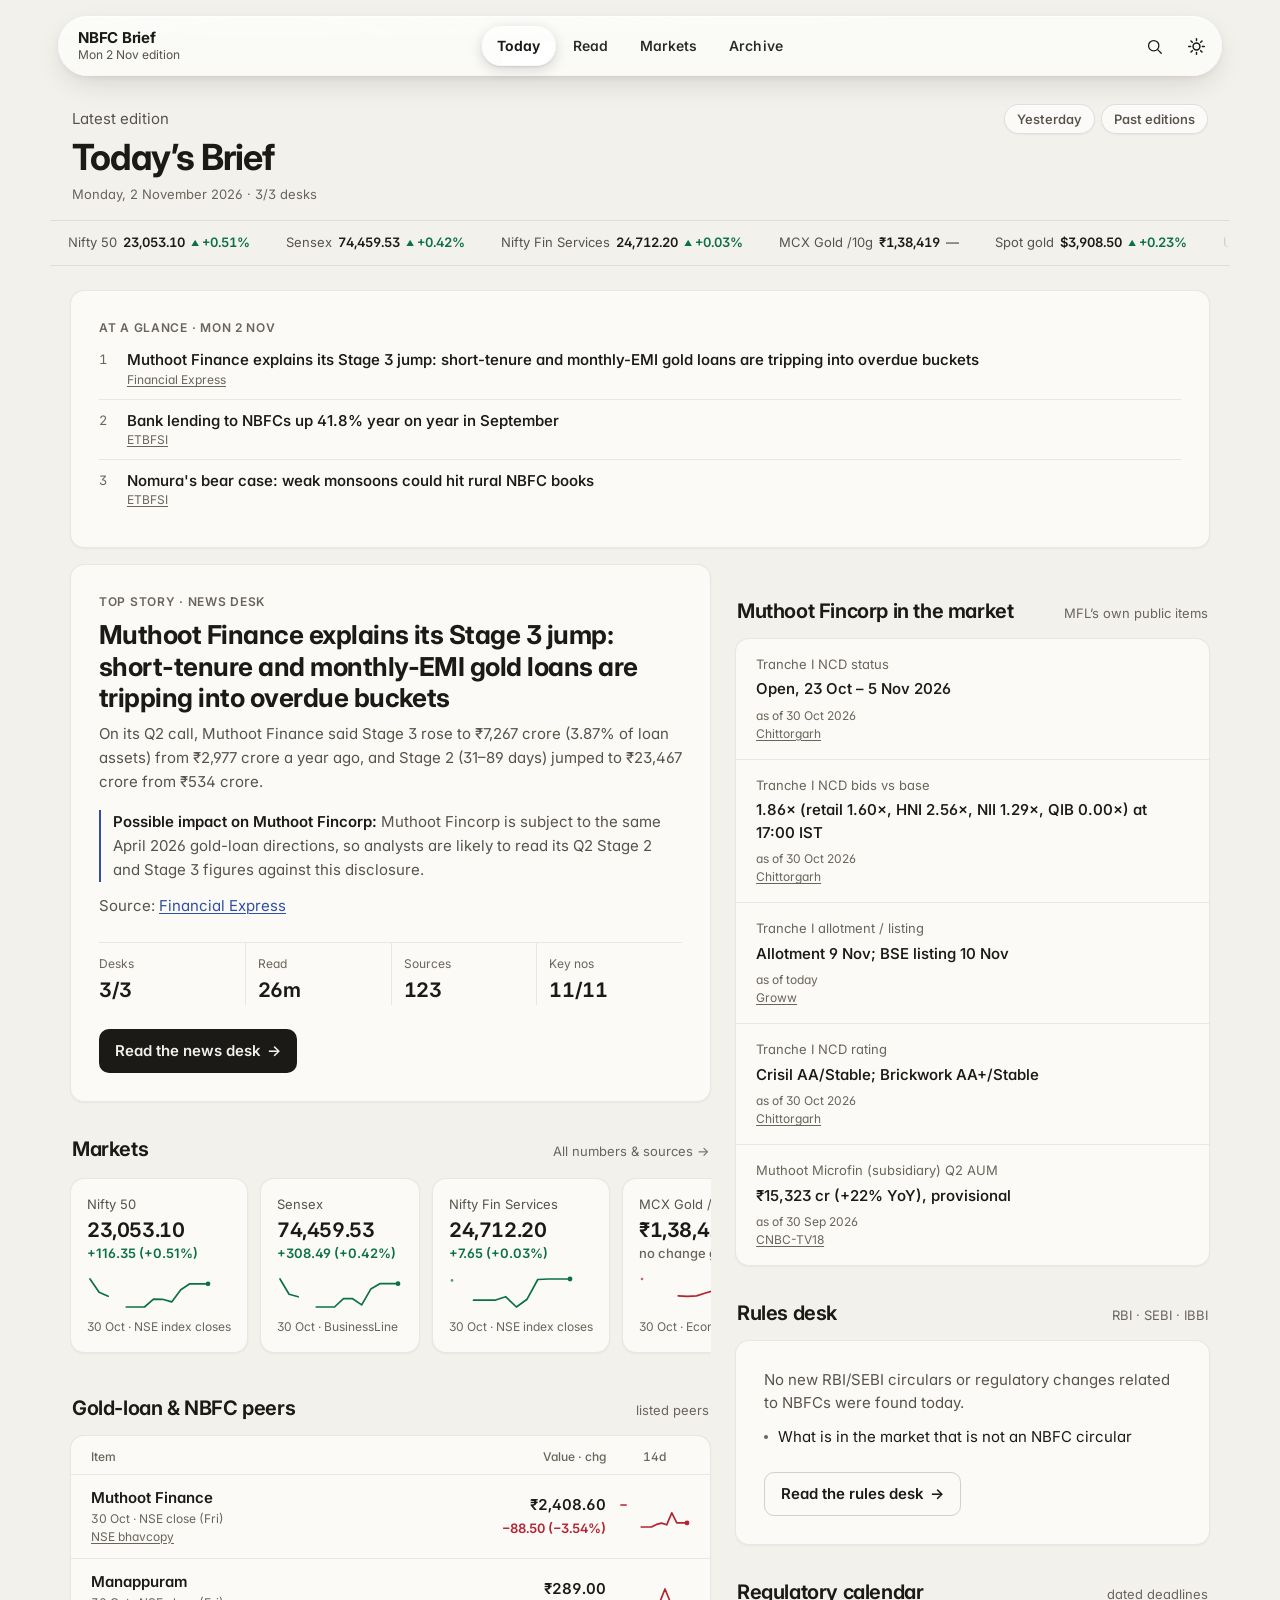
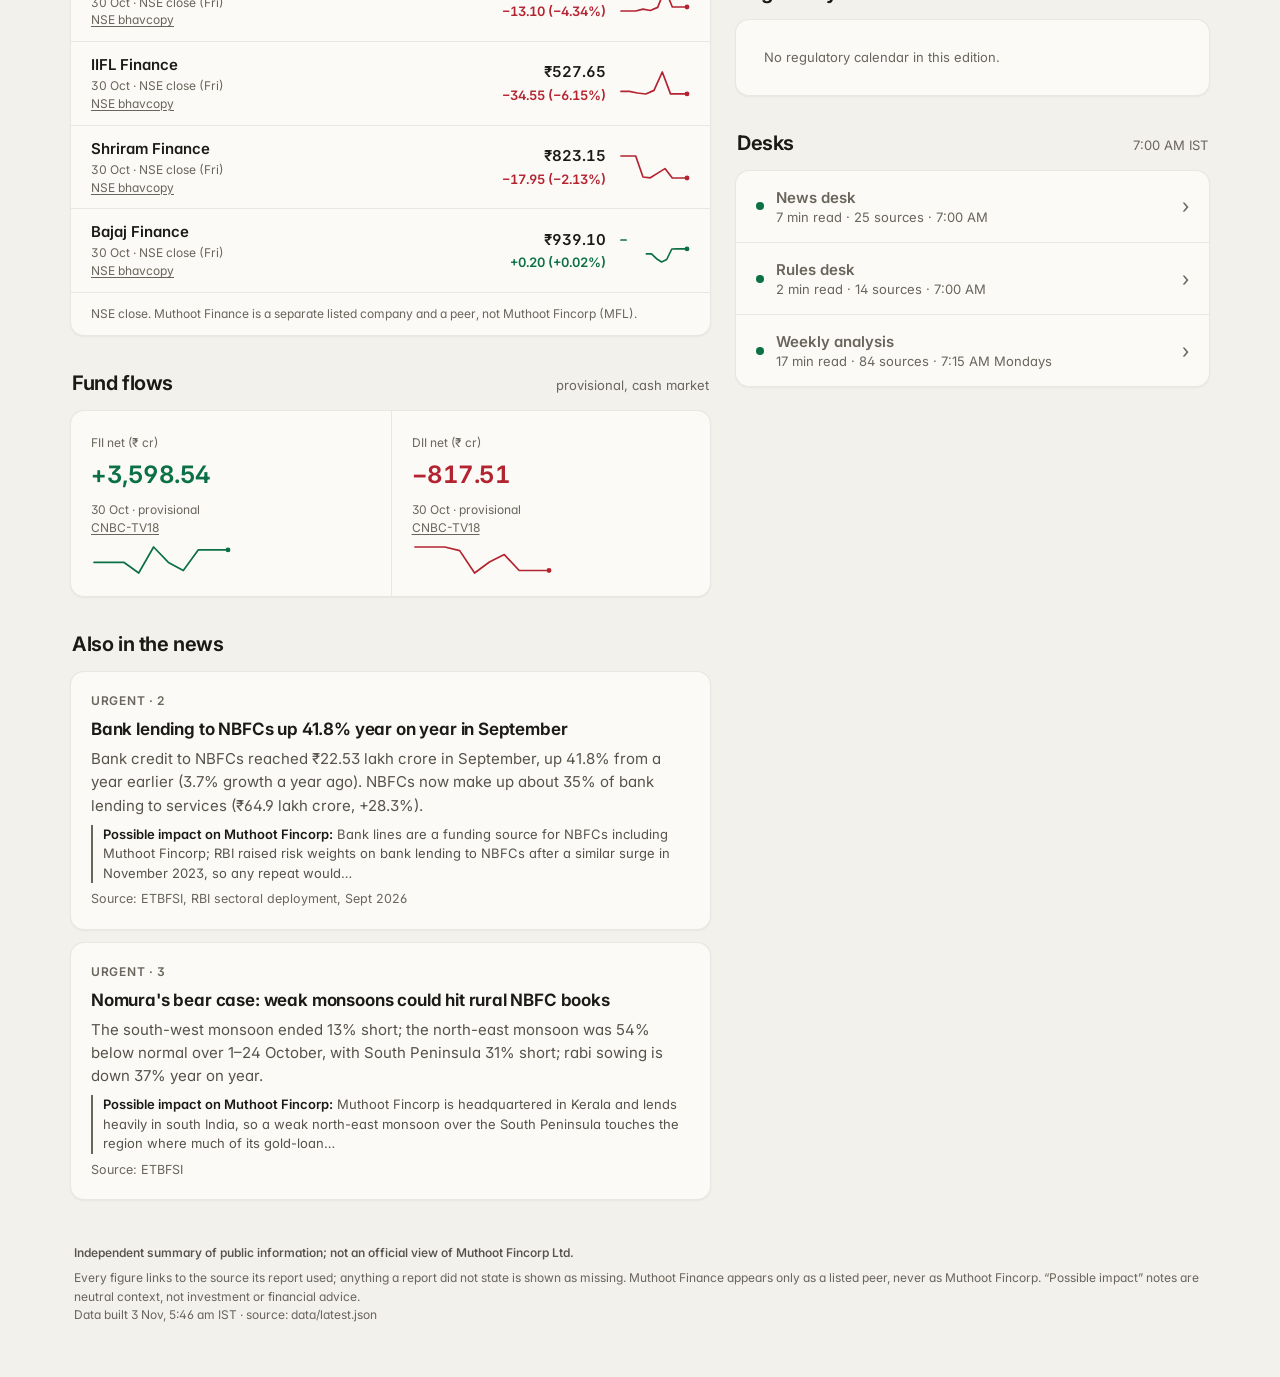
==== commit 1f9e813b: "Search across all editions (#/search, '/' shortcut, IndexedDB index, filters) + gold/AGLOC card; SW " ====
--- a/index.html
+++ b/index.html
@@ -29,7 +29,7 @@
     <a class="tp-a" id="tpA" href="#/" style="color:inherit;text-decoration:none"><b>NBFC Brief</b><span id="tpE">Daily NBFC brief</span></a>
     <div class="tp-b" id="tpB" aria-hidden="true"><b id="cbT"></b><span id="cbS"></span></div>
   </div>
-  <div class="tp-r"><button class="ic press" id="installBtn" type="button" aria-label="Install app" hidden></button><button class="ic press" id="themeBtn" type="button" aria-label="Dark theme" aria-pressed="false"></button></div>
+  <div class="tp-r"><button class="ic press" id="searchBtn" type="button" aria-label="Search all editions (/)" aria-keyshortcuts="/"></button><button class="ic press" id="installBtn" type="button" aria-label="Install app" hidden></button><button class="ic press" id="themeBtn" type="button" aria-label="Dark theme" aria-pressed="false"></button></div>
 </header>
 <main id="main" tabindex="-1">
   <div class="wrap" id="app" aria-busy="true">
--- a/app.css
+++ b/app.css
@@ -68,6 +68,12 @@
 [hidden]{display:none!important}
 
 .vw{display:contents}.vw.stg{visibility:hidden;pointer-events:none}
+/* the page column never widens the document. The full-bleed blocks (ticker, cover-flow) slide 12px sideways
+   during a view's entrance; without this, that slide overflows the screen edge for ~250 ms and Android Chrome
+   grows the layout viewport to fit (wider and, keeping the aspect ratio, ~27px taller), so the fixed bottom nav
+   dropped below the screen and snapped back up. clip (not hidden) makes no scroll container: sticky, the fixed
+   nav (a body child, outside #main) and vertical overflow are unaffected. */
+#main{overflow-x:clip}
 .wrap{max-width:1180px;margin:0 auto;padding:0 max(var(--gut),env(safe-area-inset-right)) 0 max(var(--gut),env(safe-area-inset-left))}
 /* surfaces: flat cards on a calm background; hairline border, one restrained shadow */
 .g{background:var(--surface-1);border:1px solid var(--hairline);box-shadow:var(--elev-1);border-radius:var(--r-l)}
@@ -103,6 +109,25 @@
 .pill{flex:none;padding:0 12px;border-radius:var(--r-m);font-size:var(--t-13);font-weight:550;color:var(--text-2);min-height:36px;text-decoration:none;display:inline-flex;align-items:center;
   border:1px solid var(--border);background:transparent}
 .pill[aria-current=true]{background:var(--inv);color:var(--on-inv);border-color:transparent}
+
+/* Today: inline edition pills beside the eyebrow (small to the eye, 44px to the finger) */
+.hd.tools{display:grid;grid-template-columns:minmax(0,1fr) auto;column-gap:var(--sp-2);align-items:center}
+.hd.tools .greet{grid-area:1/1;margin:0;white-space:nowrap}
+.hd.tools .ednav{grid-area:1/2;display:flex;gap:6px}
+.hd.tools h1{grid-area:2/1/3/3;margin-top:var(--sp-1)}
+.hd.tools .hsub{grid-area:3/1/4/3}
+.hd.tools.stack .ednav{grid-area:4/1/5/3;justify-self:start;margin-top:var(--sp-3)}
+.epill{position:relative;display:inline-flex;align-items:center;height:30px;padding:0 12px;border-radius:var(--r-pill);
+  font-size:var(--t-13);font-weight:550;line-height:1;color:var(--text-2);text-decoration:none;white-space:nowrap;-webkit-tap-highlight-color:transparent;
+  background:var(--epill-bg);border:1px solid var(--border);box-shadow:inset 0 1px 0 var(--epill-spec),var(--elev-1);
+  transition:transform .5s var(--spring),background-color .15s,color .15s,border-color .15s}
+.epill::before{content:"";position:absolute;inset:-7px -3px}
+.epill:active{transform:scale(.94);transition-duration:.1s;transition-timing-function:var(--ease-out)}
+.epill:focus-visible{border-radius:var(--r-pill);outline-offset:3px}
+@media (hover:hover){.epill:hover{background:var(--surface-2);color:var(--text-1);border-color:var(--border-strong)}}
+:root{--epill-bg:rgba(255,255,255,.62);--epill-spec:rgba(255,255,255,.9);
+  --spring:linear(0,.06 2%,.22 5%,.5 10%,.76 16%,.92 22%,1.01 29%,1.035 36%,1.03 44%,1.01 56%,.998 72%,1)}
+:root[data-theme=dark]{--epill-bg:rgba(255,255,255,.045);--epill-spec:rgba(255,255,255,.07)}
 
 .press{transition:transform .25s var(--ease-out),background-color .15s,color .15s}
 .press:active{transform:scale(.98)}
@@ -178,6 +203,14 @@
 .tc .v{font-weight:600;font-size:var(--t-15);white-space:nowrap}
 .tc .sp{width:88px;padding-left:0}
 .tc svg{display:block;margin:0 auto}
+/* sparkline placeholder (one edition so far): faint dashed baseline + quiet dot + "new" */
+.spk-new{position:relative;display:block;width:max-content;margin:0 auto;line-height:0}
+.spk-new svg{display:block;margin:0}
+.spk-base{stroke:var(--text-3);stroke-opacity:.38;stroke-width:1.2;stroke-dasharray:2 3;stroke-linecap:round}
+.spk-dot{fill:var(--text-3);fill-opacity:.75}
+.spk-l{position:absolute;left:3px;top:50%;transform:translateY(calc(-100% - 3px));font-size:10px;line-height:1;letter-spacing:.04em;color:var(--text-3);font-variant-numeric:tabular-nums;white-space:nowrap}
+.tile .spk-new{margin:12px 0 0}.flows .spk-new{margin:8px 0 0}
+.tile .spk-new svg,.flows .spk-new svg{margin:0}
 @media (max-width:399px){
   .tc td,.tc th{padding-left:8px;padding-right:8px}
   .tc td:first-child,.tc th:first-child{padding-left:16px}.tc td:last-child,.tc th:last-child{padding-right:16px}
@@ -404,8 +437,87 @@
 html.tfade body,html.tfade .g,html.tfade .lg,html.tfade .pill{transition:background-color .25s ease,color .25s ease,border-color .25s ease}
 @media (prefers-reduced-motion:reduce){
   *,*::before,*::after{transition-duration:.01ms!important;animation-duration:.01ms!important;animation-iteration-count:1!important;scroll-behavior:auto!important}
-  .press:active{transform:none}
+  .press:active{transform:none}.epill:active{transform:none}
   .tk-track{animation:none}.tick .tk-vp{overflow-x:auto;scrollbar-width:none}
   ::view-transition-group(*),::view-transition-old(*),::view-transition-new(*){animation:none!important}
 }
-@media (forced-colors:active){.lg{background:Canvas!important;backdrop-filter:none!important}.g,.tp,.tabbar,.cvi{border:1px solid CanvasText}.tabbar a[aria-current=page],.pill[aria-current=true]{outline:2px solid Highlight}}
+@media (forced-colors:active){.lg{background:Canvas!important;backdrop-filter:none!important}.g,.tp,.tabbar,.cvi{border:1px solid CanvasText}.tabbar a[aria-current=page],.pill[aria-current=true]{outline:2px solid Highlight}.epill{border:1px solid CanvasText}}
+
+/* ---------------- search (#/search; additive) ----------------
+   Bar sticks under the top pill. Input is 16px+ so Android/iOS do not zoom; every target is 44px.
+   Filter pills are small: solid tokens, no backdrop blur. */
+.sx-bar{position:sticky;top:calc(var(--pill-top) + var(--pill-h) + 8px);z-index:6;margin:0 0 var(--sp-3)}
+.sx-f{display:flex;align-items:center;gap:6px;height:52px;padding:0 6px 0 16px;border-radius:var(--r-pill);border-color:var(--border);
+  background:var(--surface-1);box-shadow:inset 0 1px 0 var(--epill-spec),var(--elev-1)}
+.sx-f:focus-within{border-color:var(--accent);box-shadow:0 0 0 3px var(--accent-soft),var(--elev-1)}
+.sx-f>svg{flex:none;width:19px;height:19px;color:var(--text-3)}
+#sxq{flex:1;min-width:0;height:44px;border:0;background:transparent;color:var(--text-1);font:inherit;font-size:var(--t-17);outline:none;-webkit-appearance:none;appearance:none}
+#sxq::placeholder{color:var(--text-3)}
+#sxq::-webkit-search-cancel-button{display:none}
+.sx-x{flex:none;width:44px;height:44px;border-radius:22px;display:grid;place-items:center;font-size:22px;line-height:1;color:var(--text-2);background:transparent;border:0}
+@media (hover:hover){.sx-x:hover{background:var(--surface-2)}}
+.sx-fl{display:grid;gap:6px;margin:0 2px var(--sp-3)}
+.sx-g{display:flex;align-items:center;gap:8px;min-width:0}
+.sx-gl{flex:none;width:68px;font-size:var(--t-12);color:var(--text-3);letter-spacing:.02em}
+.sx-row{display:flex;gap:6px;overflow-x:auto;scrollbar-width:none;padding:7px 2px;margin:-3px 0;min-width:0;-webkit-overflow-scrolling:touch}
+.sx-row::-webkit-scrollbar{display:none}
+.sx-p{position:relative;flex:none;display:inline-flex;align-items:center;gap:6px;height:30px;padding:0 12px;border-radius:var(--r-pill);
+  font:inherit;font-size:var(--t-13);font-weight:550;line-height:1;color:var(--text-2);text-decoration:none;white-space:nowrap;cursor:pointer;-webkit-tap-highlight-color:transparent;
+  background:var(--epill-bg);border:1px solid var(--border);box-shadow:inset 0 1px 0 var(--epill-spec);transition:transform .5s var(--spring),background-color .15s,color .15s,border-color .15s}
+.sx-p::before{content:"";position:absolute;inset:-7px -3px}
+.sx-p:active{transform:scale(.94);transition-duration:.1s;transition-timing-function:var(--ease-out)}
+.sx-p[aria-pressed=true]{background:var(--inv);color:var(--on-inv);border-color:var(--inv);box-shadow:none}
+.sx-n{font-size:11px;font-weight:500;opacity:.62}
+.sx-more{color:var(--accent)}
+@media (hover:hover){.sx-p:hover:not([aria-pressed=true]){background:var(--surface-2);color:var(--text-1);border-color:var(--border-strong)}}
+.sx-less{justify-self:start;min-height:44px;padding:0 4px;background:none;border:0;font:inherit;font-size:var(--t-13);color:var(--accent);cursor:pointer}
+.sx-cnt{margin:var(--sp-2) 2px var(--sp-3);font-size:var(--t-13);color:var(--text-3);min-height:1.4em}
+.sx-res{list-style:none;margin:0;padding:0;border-radius:var(--r-l);overflow:hidden;background:var(--surface-1);border:1px solid var(--hairline);box-shadow:var(--elev-1)}
+.sx-res:empty{display:none}
+.sx-r+.sx-r{border-top:1px solid var(--hairline)}
+.sx-a{display:grid;gap:4px;min-height:44px;padding:14px 18px;color:inherit;text-decoration:none;-webkit-tap-highlight-color:transparent;transition:background-color .15s}
+.sx-a:focus-visible{outline-offset:-3px}
+@media (hover:hover){.sx-a:hover{background:var(--surface-2)}}
+.sx-a:active{background:var(--surface-2)}
+.sx-m{display:flex;flex-wrap:wrap;align-items:baseline;gap:4px 8px;font-size:var(--t-12);color:var(--text-3);line-height:1.35}
+.sx-m .num{color:var(--text-2);font-weight:600}
+.sx-k{font-weight:600;letter-spacing:.04em;text-transform:uppercase;font-size:10.5px;color:var(--accent)}
+.sx-s{min-width:0;overflow:hidden;text-overflow:ellipsis;white-space:nowrap;max-width:100%}
+.sx-t{font-size:var(--t-15);font-weight:600;line-height:1.35;color:var(--text-1)}
+.sx-b{font-size:var(--t-14,14px);line-height:1.5;color:var(--text-2);display:-webkit-box;-webkit-line-clamp:3;-webkit-box-orient:vertical;overflow:hidden}
+.sx-f2{display:flex;flex-wrap:wrap;gap:4px 10px;font-size:var(--t-12);color:var(--text-3);line-height:1.4}
+.sx-src::before{content:"Source: "}
+.sx-a mark{background:var(--accent-soft);color:inherit;border-radius:3px;padding:0 1px;box-decoration-break:clone;-webkit-box-decoration-break:clone}
+.sx-mb{margin-top:var(--sp-3)}
+.sx-empty{display:grid;gap:4px;margin:var(--sp-2) 2px}
+.sx-empty .sx-gl{width:auto;margin-top:var(--sp-2)}
+.sx-empty .sx-row{flex-wrap:wrap;overflow:visible}
+.sx-none{margin-top:var(--sp-2)}
+/* the item a search result opened: brief accent flash, static under reduced motion */
+.hit{scroll-margin-top:calc(var(--pill-top) + var(--pill-h) + 24px);border-radius:var(--r-s);animation:hitf 2.6s var(--ease-out) both}
+@keyframes hitf{0%,35%{background:var(--accent-soft);box-shadow:0 0 0 6px var(--accent-soft)}100%{background:transparent;box-shadow:0 0 0 6px transparent}}
+@media (prefers-reduced-motion:reduce){.hit{animation:none;background:var(--accent-soft);box-shadow:0 0 0 6px var(--accent-soft)}}
+
+/* ---------------- gold card (optional day.gold; additive) ---------------- */
+.gt .gh th{text-align:left;padding:14px 20px 6px;border-bottom:0;border-top:1px solid var(--hairline)}
+.gt tbody:first-of-type .gh th{border-top:0}
+.gt .gh-t{display:block;font-size:var(--t-12);font-weight:650;letter-spacing:.06em;text-transform:uppercase;color:var(--text-2)}
+.gt .gh .meta{display:inline;margin:0;font-weight:400}
+.gt .gh .meta a{color:var(--text-3)}
+.gt .gh+tr td{border-top:0}
+.gch{font-size:var(--t-12);font-weight:600;white-space:nowrap;font-variant-numeric:tabular-nums}
+.gch.up{color:var(--up)}.gch.dn{color:var(--down)}.gch.flat{color:var(--text-3);font-weight:500}
+.gsp{display:block;margin:0 auto;padding:6px;min-width:44px;min-height:44px;border-radius:var(--r-s);background:none;border:0;cursor:pointer;color:inherit}
+.gsp[aria-expanded=true]{background:var(--surface-2)}
+@media (hover:hover){.gsp:hover{background:var(--surface-2)}}
+.gt tr.gx td{padding:4px 16px 16px;border-top:0;text-align:left}
+.gx-r{display:flex;gap:6px;justify-content:flex-end;margin-bottom:6px}
+.gx-r button{position:relative;height:30px;padding:0 12px;border-radius:var(--r-pill);font:inherit;font-size:var(--t-12);font-weight:600;color:var(--text-2);background:var(--epill-bg);border:1px solid var(--border);cursor:pointer}
+.gx-r button::before{content:"";position:absolute;inset:-7px -2px}
+.gx-r button[aria-pressed=true]{background:var(--inv);color:var(--on-inv);border-color:var(--inv)}
+.gx-plot{position:relative}
+.gx-svg{display:block;width:100%;height:128px;margin:0}
+.gx-grid{stroke:var(--hairline);stroke-width:1;stroke-dasharray:2 3}
+.gx-y{position:absolute;right:0;transform:translateY(-50%);font-size:11px;color:var(--text-3)}
+.gx-x{position:absolute;bottom:0;font-size:11px;color:var(--text-3)}
+.gx-none{font-size:var(--t-13);color:var(--text-3);margin:4px 0}
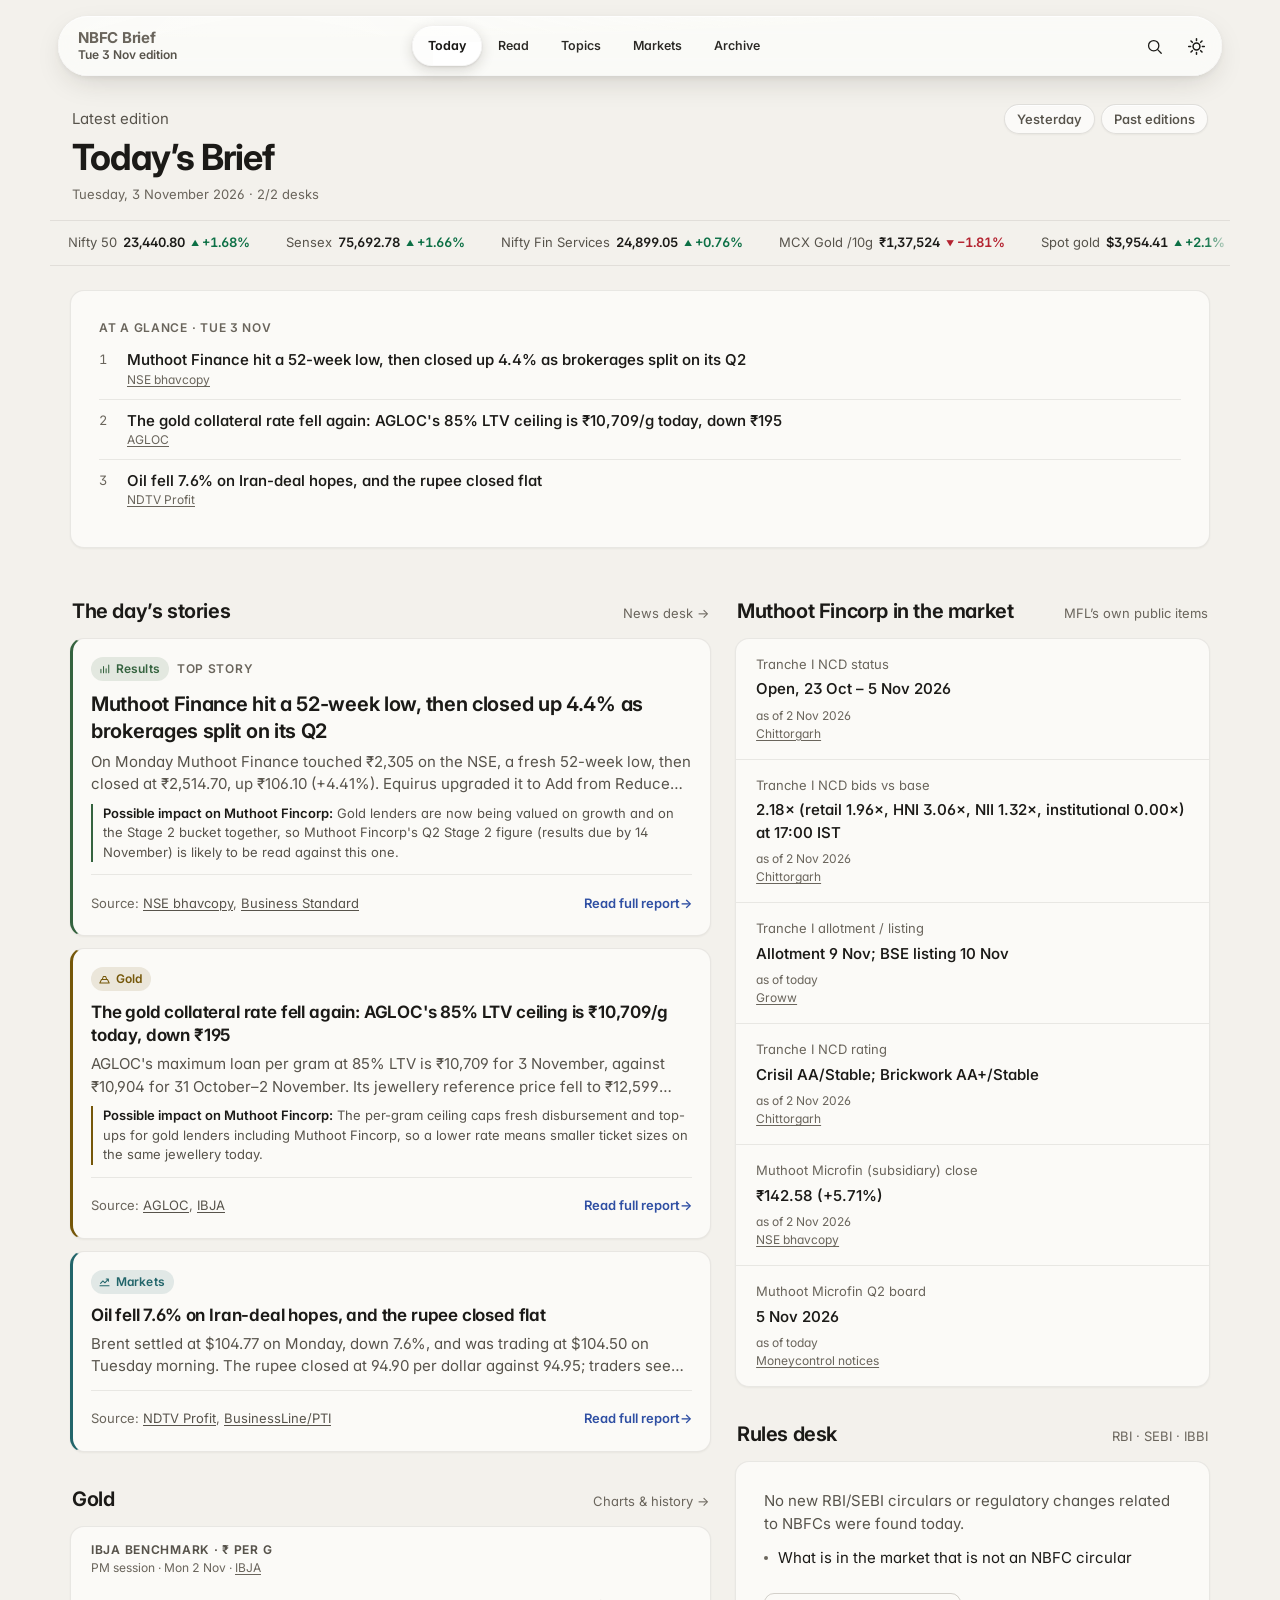
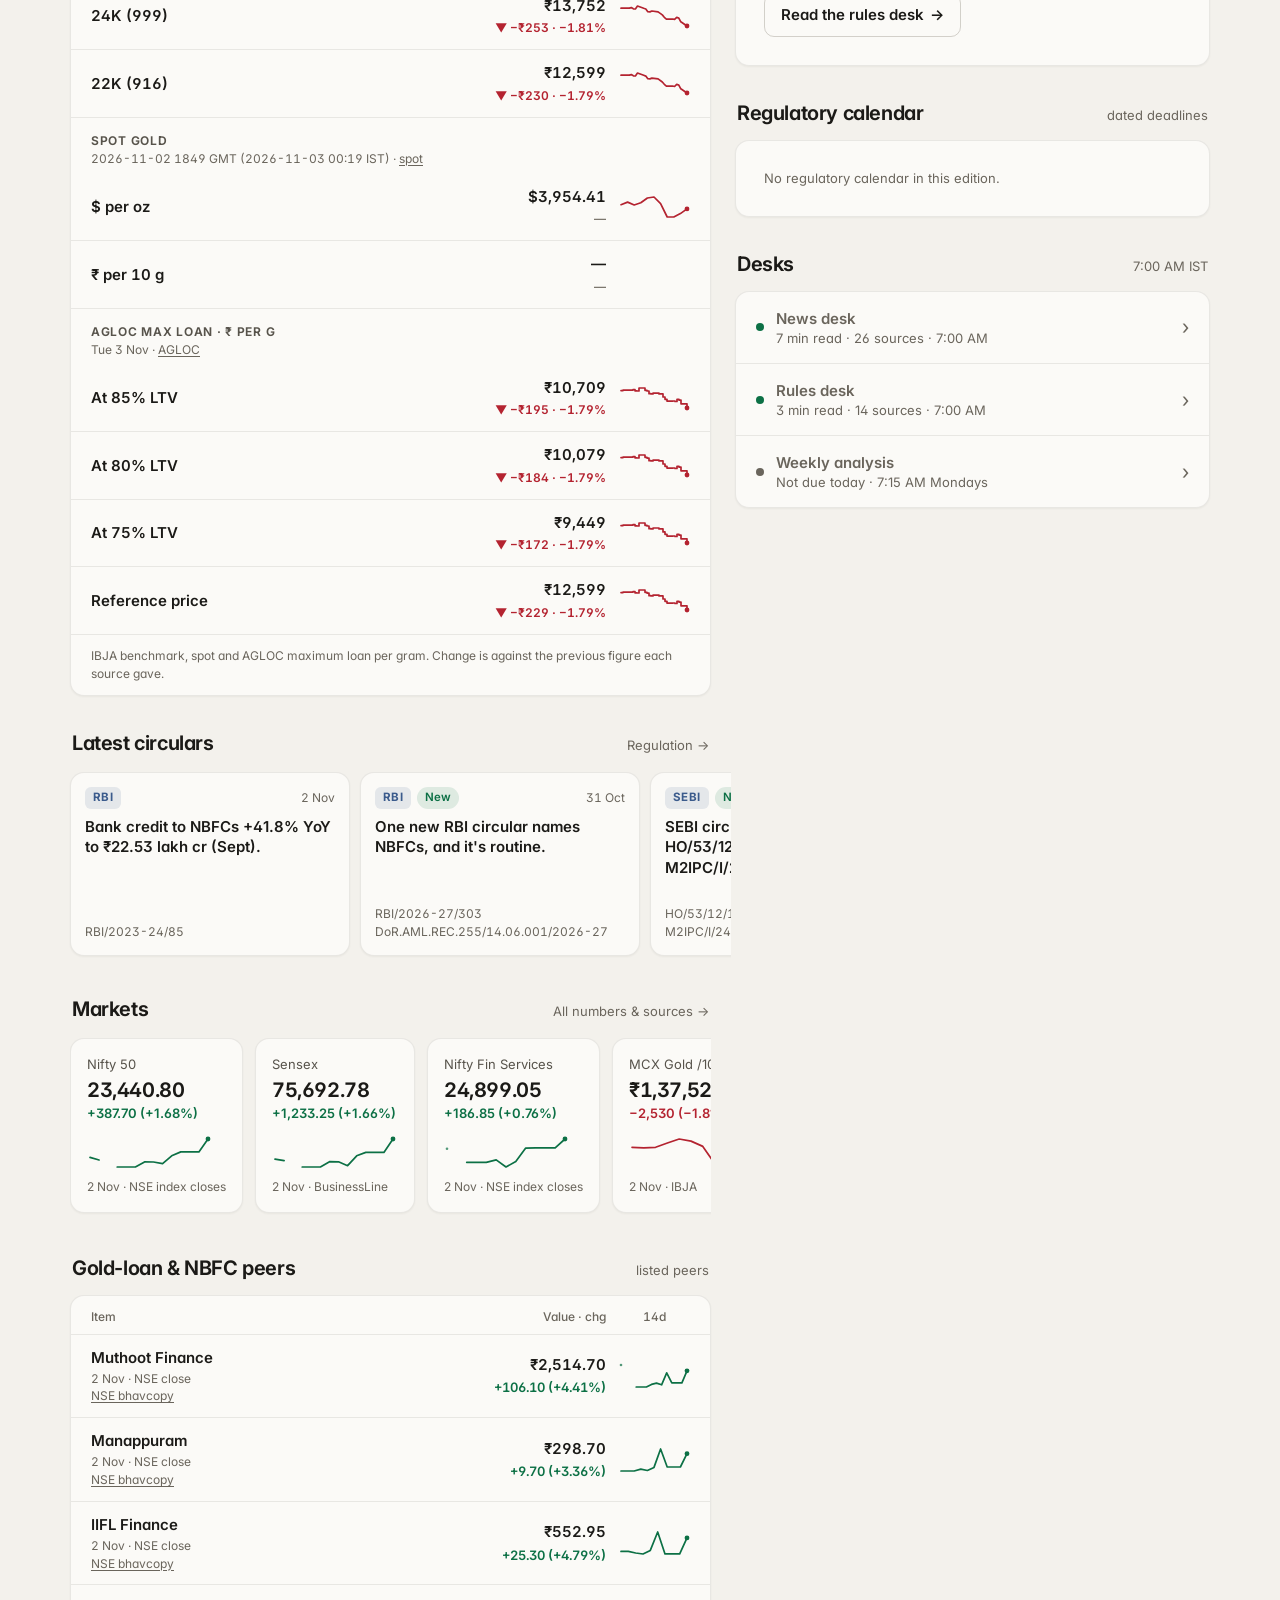
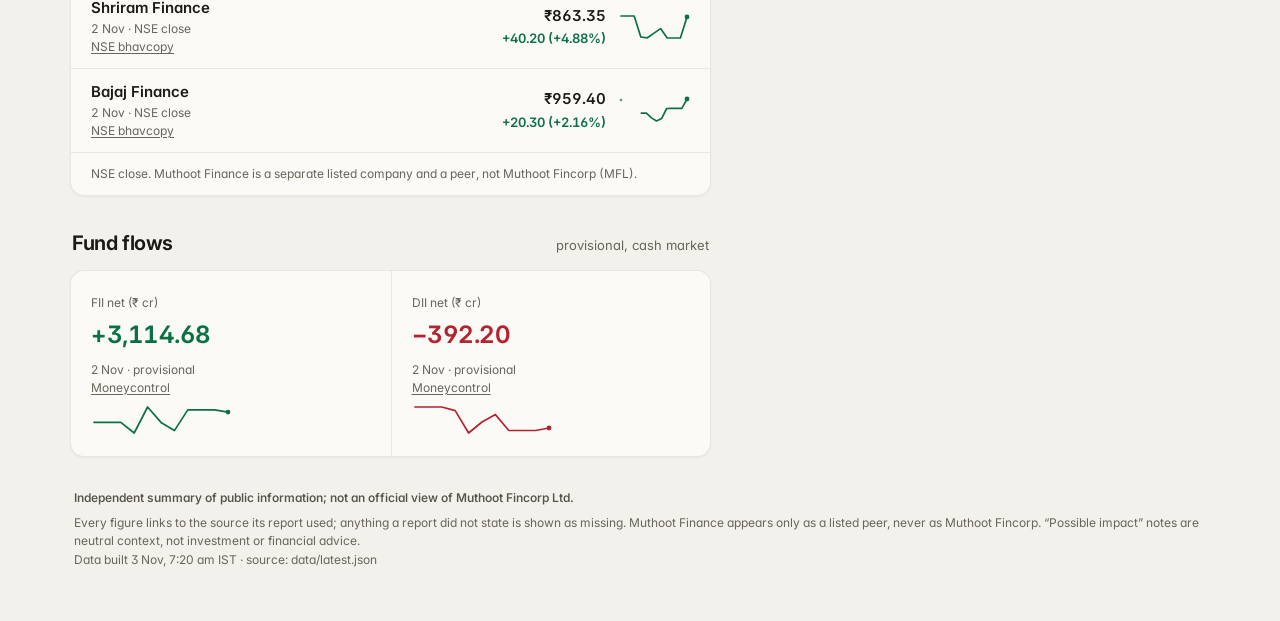
==== commit ff779e6c: "Topics: 5-tab bar, Topics hubs (hubs.js), Today story cards + latest circulars, Archive topic dots; " ====
--- a/index.html
+++ b/index.html
@@ -39,6 +39,7 @@
 <nav class="tabbar" id="tabbar" aria-label="Sections"><span class="lg" aria-hidden="true"></span>
   <a href="#/" data-tab="today"><svg viewBox="0 0 24 24" aria-hidden="true"><path d="M4.5 5h12v14h-10a2 2 0 0 1-2-2zM16.5 9h3v8a2 2 0 0 1-2 2M8 9h5M8 12.5h5M8 16h3"/></svg><span>Today</span></a>
   <a href="#/read" data-tab="read"><svg viewBox="0 0 24 24" aria-hidden="true"><path d="M3 5.5c3-1 6-1 9 1 3-2 6-2 9-1V19c-3-1-6-1-9 1-3-2-6-2-9-1zM12 6.5V20"/></svg><span>Read</span></a>
+  <a href="#/topics" data-tab="topics"><svg viewBox="0 0 24 24" aria-hidden="true"><rect x="4" y="4" width="6.5" height="6.5" rx="1.8"/><rect x="13.5" y="4" width="6.5" height="6.5" rx="1.8"/><rect x="4" y="13.5" width="6.5" height="6.5" rx="1.8"/><rect x="13.5" y="13.5" width="6.5" height="6.5" rx="1.8"/></svg><span>Topics</span></a>
   <a href="#/markets" data-tab="markets"><svg viewBox="0 0 24 24" aria-hidden="true"><path d="M4 19.5h16M5 15l4-4.5 3.5 3L19 6.5M15 6.5h4v4"/></svg><span>Markets</span></a>
   <a href="#/archive" data-tab="archive"><svg viewBox="0 0 24 24" aria-hidden="true"><path d="M6 4.5h12M5 7.5h14M4 10.5h16v9H4zM10 14.5h4"/></svg><span>Archive</span></a>
 </nav>
--- a/app.css
+++ b/app.css
@@ -467,7 +467,7 @@
 .sx-p::before{content:"";position:absolute;inset:-7px -3px}
 .sx-p:active{transform:scale(.94);transition-duration:.1s;transition-timing-function:var(--ease-out)}
 .sx-p[aria-pressed=true]{background:var(--inv);color:var(--on-inv);border-color:var(--inv);box-shadow:none}
-.sx-n{font-size:11px;font-weight:500;opacity:.62}
+.sx-n{font-size:11px;font-weight:600;opacity:.9}
 .sx-more{color:var(--accent)}
 @media (hover:hover){.sx-p:hover:not([aria-pressed=true]){background:var(--surface-2);color:var(--text-1);border-color:var(--border-strong)}}
 .sx-less{justify-self:start;min-height:44px;padding:0 4px;background:none;border:0;font:inherit;font-size:var(--t-13);color:var(--accent);cursor:pointer}
@@ -521,3 +521,119 @@
 .gx-y{position:absolute;right:0;transform:translateY(-50%);font-size:11px;color:var(--text-3)}
 .gx-x{position:absolute;bottom:0;font-size:11px;color:var(--text-3)}
 .gx-none{font-size:var(--t-13);color:var(--text-3);margin:4px 0}
+/* ---------------- topics: hub accents, Today story cards, latest circulars, Topics / hub / peer pages ---------------- */
+/* one restrained accent per hub; text sits on a ~12% tint of it */
+:root{--h-regulation:#3b5b8c;--h-muthoot-fincorp:#a33a3a;--h-peers:#505a68;--h-gold:#755709;--h-markets:#22656a;--h-results:#35633f;--h-ratings:#6a5891;--h-deals:#864c1f;--h-asset-quality:#8a4f6a}
+:root[data-theme=dark]{--h-regulation:#8fb0e0;--h-muthoot-fincorp:#f08f8f;--h-peers:#aab4c2;--h-gold:#e2c26a;--h-markets:#7cc6c9;--h-results:#8cc79a;--h-ratings:#b9a8e0;--h-deals:#e3a97a;--h-asset-quality:#d99ab6}
+[data-hub]{--hub:var(--text-2)}
+[data-hub=regulation]{--hub:var(--h-regulation)}[data-hub=muthoot-fincorp]{--hub:var(--h-muthoot-fincorp)}[data-hub=peers]{--hub:var(--h-peers)}[data-hub=gold]{--hub:var(--h-gold)}
+[data-hub=markets]{--hub:var(--h-markets)}[data-hub=results]{--hub:var(--h-results)}[data-hub=ratings]{--hub:var(--h-ratings)}[data-hub=deals]{--hub:var(--h-deals)}
+[data-hub=asset-quality]{--hub:var(--h-asset-quality)}
+.hic{fill:none;stroke:currentColor;stroke-width:1.6;stroke-linecap:round;stroke-linejoin:round;flex:none}
+/* five tabs: one-line labels, smaller icons; fits 360px */
+.tabbar{width:min(460px,calc(100vw - 20px))}
+.tabbar a{gap:2px}
+.tabbar a svg{width:21px;height:21px}
+.tabbar a span{font-size:12.5px;white-space:nowrap;letter-spacing:0}
+@media (max-width:370px){.tabbar a span{font-size:12px}.tabbar a svg{width:20px;height:20px}}
+/* hub chip */
+.tagrow{display:flex;align-items:center;gap:8px;flex-wrap:wrap;min-height:24px}
+.hchip{display:inline-flex;align-items:center;gap:5px;height:24px;padding:0 9px 0 7px;border-radius:var(--r-pill);font-size:var(--t-12);font-weight:600;letter-spacing:.01em;
+  color:var(--hub);background:color-mix(in srgb,var(--hub) 12%,transparent);text-decoration:none;position:relative}
+.hchip::before{content:"";position:absolute;inset:-10px -2px}
+.hchip.none{color:var(--text-3);background:var(--surface-2);padding:0 9px}
+.kick,.fk{font-size:var(--t-12);font-weight:600;color:var(--text-3);letter-spacing:.02em}
+.kick{text-transform:uppercase;letter-spacing:.06em}
+/* Today: story cards */
+.scards{display:grid;gap:12px}
+.scard{padding:18px 18px 14px;border-left:3px solid var(--hub,var(--hairline))}
+.scard h3,.fi h3{font-size:var(--t-17);line-height:1.35;font-weight:650;letter-spacing:-.01em;margin:10px 0 6px;color:var(--text-1)}
+.scard:first-child h3{font-size:var(--t-20);letter-spacing:-.015em}
+.sum{font-size:var(--t-15);line-height:1.5;color:var(--text-2);display:-webkit-box;-webkit-line-clamp:2;-webkit-box-orient:vertical;overflow:hidden;margin:0}
+.scard .why.sm,.fi .why.sm{border-left-color:var(--hub,var(--accent))}
+.sc-f{display:flex;align-items:center;justify-content:space-between;gap:12px;margin-top:12px;padding-top:10px;border-top:1px solid var(--hairline);flex-wrap:wrap}
+.sc-f .by{font-size:var(--t-13);color:var(--text-3);min-width:0;overflow:hidden;text-overflow:ellipsis;white-space:nowrap;max-width:100%}
+.sc-f .by a{color:var(--text-2)}
+.sc-f .more{font-size:var(--t-13);font-weight:600;color:var(--accent);text-decoration:none;min-height:36px;display:inline-flex;align-items:center;margin-left:auto;white-space:nowrap}
+/* Today: latest circulars strip */
+.circs{display:flex;gap:10px;overflow-x:auto;scrollbar-width:none;margin:0 calc(-1*var(--gut));padding:2px var(--gut) 6px;scroll-snap-type:x mandatory;scroll-padding:0 var(--gut);list-style:none}
+.circs::-webkit-scrollbar{display:none}
+.circs li{flex:none;width:min(78vw,280px);scroll-snap-align:start;display:flex}
+.circ{display:flex;flex-direction:column;gap:8px;padding:14px;text-decoration:none;color:inherit;width:100%;min-height:128px}
+.ci-t{display:flex;align-items:center;gap:6px}
+.rgb{display:inline-flex;align-items:center;height:22px;padding:0 8px;border-radius:var(--r-s);font-size:11.5px;font-weight:700;letter-spacing:.04em;color:var(--h-regulation);background:color-mix(in srgb,var(--h-regulation) 12%,transparent)}
+.st{display:inline-flex;align-items:center;height:22px;padding:0 8px;border-radius:var(--r-pill);font-size:11.5px;font-weight:600;color:var(--text-2);background:var(--surface-2)}
+.st-new{color:var(--up);background:color-mix(in srgb,var(--up) 12%,transparent)}
+.st-draft{color:var(--warn);background:color-mix(in srgb,var(--warn) 12%,transparent)}
+.st-deadline{color:var(--down);background:color-mix(in srgb,var(--down) 11%,transparent)}
+.ci-d{margin-left:auto;font-size:var(--t-12);color:var(--text-3)}
+.ci-h{font-size:var(--t-15);font-weight:600;line-height:1.38;display:-webkit-box;-webkit-line-clamp:3;-webkit-box-orient:vertical;overflow:hidden}
+.ci-r{font-size:var(--t-12);color:var(--text-3);margin-top:auto}
+/* hub / topics headers: large glass, accent-tinted */
+.hubhd{position:relative;margin-top:calc(var(--pill-top) + var(--pill-h) + 18px);padding:20px 20px 18px;border-radius:22px;overflow:hidden;
+  background:linear-gradient(160deg,color-mix(in srgb,var(--hub,var(--accent)) 13%,var(--surface-1)) 0%,var(--surface-1) 72%);border:1px solid var(--hairline);box-shadow:var(--elev-2)}
+.hubhd::after{content:"";position:absolute;inset:0;border-radius:inherit;pointer-events:none;box-shadow:inset 0 1px 0 var(--glass-rim2)}
+.hubhd.big{--hub:var(--accent);padding:24px 20px 22px}
+.hubhd h1{margin:2px 0 0}
+.hubhd .greet{margin:0;color:var(--hub,var(--text-3))}
+.hubhd .hsub{margin-top:10px;color:var(--text-2);font-size:var(--t-15);line-height:1.5}
+.hback{display:inline-flex;align-items:center;gap:4px;min-height:36px;margin:-8px 0 6px -4px;padding:0 6px;font-size:var(--t-13);font-weight:600;color:var(--text-2);text-decoration:none;border-radius:var(--r-m)}
+.hh{display:flex;align-items:center;gap:14px}
+.hh-i{display:inline-grid;place-items:center;width:44px;height:44px;border-radius:14px;flex:none;color:var(--hub);background:color-mix(in srgb,var(--hub) 13%,transparent);box-shadow:inset 0 0 0 1px color-mix(in srgb,var(--hub) 18%,transparent)}
+/* topics grid */
+.hub-grid{display:grid;grid-template-columns:repeat(2,minmax(0,1fr));gap:12px;margin-top:20px}
+.htile{display:flex;flex-direction:column;gap:6px;padding:14px 14px 12px;min-height:178px;text-decoration:none;color:inherit;border-radius:18px;position:relative;overflow:hidden}
+.htile::before{content:"";position:absolute;left:0;right:0;top:0;height:3px;background:var(--hub);opacity:.85}
+.htile .hh-i{width:38px;height:38px;border-radius:12px}
+.ht-top{display:flex;align-items:flex-end;justify-content:space-between;gap:8px;margin-bottom:6px}
+.hspk{display:block;flex:none}.hspk rect{fill:var(--hub);opacity:.75}.hspk rect.z{opacity:.22}
+.hspk.sk{width:56px;height:22px;border-radius:4px;background:var(--surface-2)}
+.ht-n{font-size:var(--t-17);font-weight:650;letter-spacing:-.01em;color:var(--text-1)}
+.ht-c{font-size:var(--t-12);color:var(--text-3)}
+.ht-h{font-size:var(--t-13);line-height:1.4;color:var(--text-2);display:-webkit-box;-webkit-line-clamp:2;-webkit-box-orient:vertical;overflow:hidden;margin-top:auto;padding-top:6px;border-top:1px solid var(--hairline)}
+.ht-d{font-size:11.5px;color:var(--text-3)}
+.sk-l{display:block;height:10px;border-radius:5px;background:var(--surface-2);margin:4px 0}.sk-l.s{width:60%}
+.hload{padding:18px}
+/* hub feed */
+.fday{font-size:var(--t-13);font-weight:650;color:var(--text-3);letter-spacing:.02em;margin:18px 4px 8px}
+.fgrp{display:grid;gap:10px}
+.fi{padding:16px 16px 12px;border-left:3px solid var(--hub,var(--hairline))}
+.fi h3{font-size:var(--t-15);margin:8px 0 6px}
+.fmore{display:flex;justify-content:center;margin:14px 0}
+.hf{margin-top:-2px}
+.pill[aria-pressed=true]{background:var(--inv);color:var(--on-inv);border-color:transparent}
+.pill .num{margin-left:4px;font-weight:500}
+.rf{display:grid;grid-template-columns:repeat(auto-fit,minmax(140px,1fr));gap:8px 16px;margin:8px 0}
+.rf div{min-width:0}.rf dt{font-size:11.5px;color:var(--text-3);font-weight:600;letter-spacing:.02em}.rf dd{font-size:var(--t-13);color:var(--text-1);overflow-wrap:anywhere}
+/* deadlines strip */
+.dls{display:flex;gap:10px;overflow-x:auto;scrollbar-width:none;margin:0 calc(-1*var(--gut));padding:2px var(--gut) 6px;list-style:none;scroll-snap-type:x mandatory;scroll-padding:0 var(--gut)}
+.dls::-webkit-scrollbar{display:none}.dls li{flex:none;width:min(74vw,260px);scroll-snap-align:start;display:flex}
+.dl{display:flex;gap:12px;padding:12px;text-decoration:none;color:inherit;width:100%;align-items:flex-start}
+.dl-d{display:grid;place-items:center;width:46px;height:50px;border-radius:12px;flex:none;color:var(--down);background:color-mix(in srgb,var(--down) 10%,transparent);line-height:1}
+.dl-d b{font-size:20px;font-weight:700}.dl-d span{font-size:11px;font-weight:600;text-transform:uppercase}
+.dl-b{display:flex;flex-direction:column;gap:3px;min-width:0}.dl-n{font-size:var(--t-12);color:var(--text-3);font-weight:600}
+.dl-t{font-size:var(--t-13);line-height:1.4;display:-webkit-box;-webkit-line-clamp:3;-webkit-box-orient:vertical;overflow:hidden}
+/* peers */
+.ptiles{display:grid;grid-template-columns:repeat(2,minmax(0,1fr));gap:10px}
+.ptile{display:flex;flex-direction:column;gap:4px;padding:14px;text-decoration:none;color:inherit}
+.pt-n{font-weight:650;font-size:var(--t-15)}.pt-v{font-size:var(--t-17);font-weight:650}.pt-v.none{font-size:var(--t-13);font-weight:500;color:var(--text-3)}
+.pt-c{font-size:var(--t-12);color:var(--text-3)}
+.pills.wrapp{flex-wrap:wrap;overflow:visible;margin:0;padding:0}
+.pchart{padding:14px 14px 10px}
+/* MFL NCD */
+.ncd{padding:16px}.ncdl{display:inline-block;font-size:var(--t-12);font-weight:600;color:var(--warn);background:color-mix(in srgb,var(--warn) 11%,transparent);padding:4px 10px;border-radius:var(--r-pill);margin:0 0 8px}
+.ncd h3{font-size:var(--t-15);font-weight:650;margin:4px 0 6px}
+.ncdc{margin:10px 0 0}.ncdc rect{fill:var(--h-muthoot-fincorp);opacity:.8}.ncdc text{font-size:10px;fill:var(--text-3)}.ncdc figcaption{font-size:var(--t-12);color:var(--text-3);margin-top:4px}
+/* archive: topic dots */
+.tpick{display:flex;align-items:center;gap:10px;margin:0 0 12px}
+.tp-l{font-size:var(--t-12);color:var(--text-3);font-weight:600;white-space:nowrap}
+.tp-s{display:flex;gap:6px;overflow-x:auto;scrollbar-width:none;padding:2px 0}.tp-s::-webkit-scrollbar{display:none}
+.tp-s .pill{min-height:34px;gap:6px}.tp-s .pill i{width:7px;height:7px;border-radius:4px;background:var(--hub)}
+.tp-s .pill[aria-pressed=true]{background:color-mix(in srgb,var(--hub,var(--inv)) 16%,var(--surface-1));color:var(--text-1);border-color:var(--hub,var(--inv))}
+.tp-s .pill[data-atopic=""][aria-pressed=true]{background:var(--inv);color:var(--on-inv)}
+.d-t{background:var(--hub,var(--accent));width:4px;height:4px;border-radius:2px;box-shadow:0 0 0 1.5px color-mix(in srgb,var(--hub,var(--accent)) 30%,transparent)}
+.cd.now .dots i.d-t{background:var(--on-inv)}
+@media (min-width:600px){.hub-grid{grid-template-columns:repeat(3,minmax(0,1fr))}.ptiles{grid-template-columns:repeat(3,minmax(0,1fr))}}
+@media (min-width:900px){.hub-grid{grid-template-columns:repeat(4,minmax(0,1fr));gap:14px}.scards{grid-template-columns:1fr}.fgrp{grid-template-columns:repeat(2,minmax(0,1fr))}.ptiles{grid-template-columns:repeat(5,minmax(0,1fr))}}
+@media (hover:hover){.htile:hover,.circ:hover,.dl:hover,.ptile:hover{border-color:var(--border-strong)}.hchip:hover{background:color-mix(in srgb,var(--hub) 18%,transparent)}}
+@media (forced-colors:active){.hchip,.rgb,.st,.hh-i{border:1px solid CanvasText}.htile::before{background:CanvasText}}
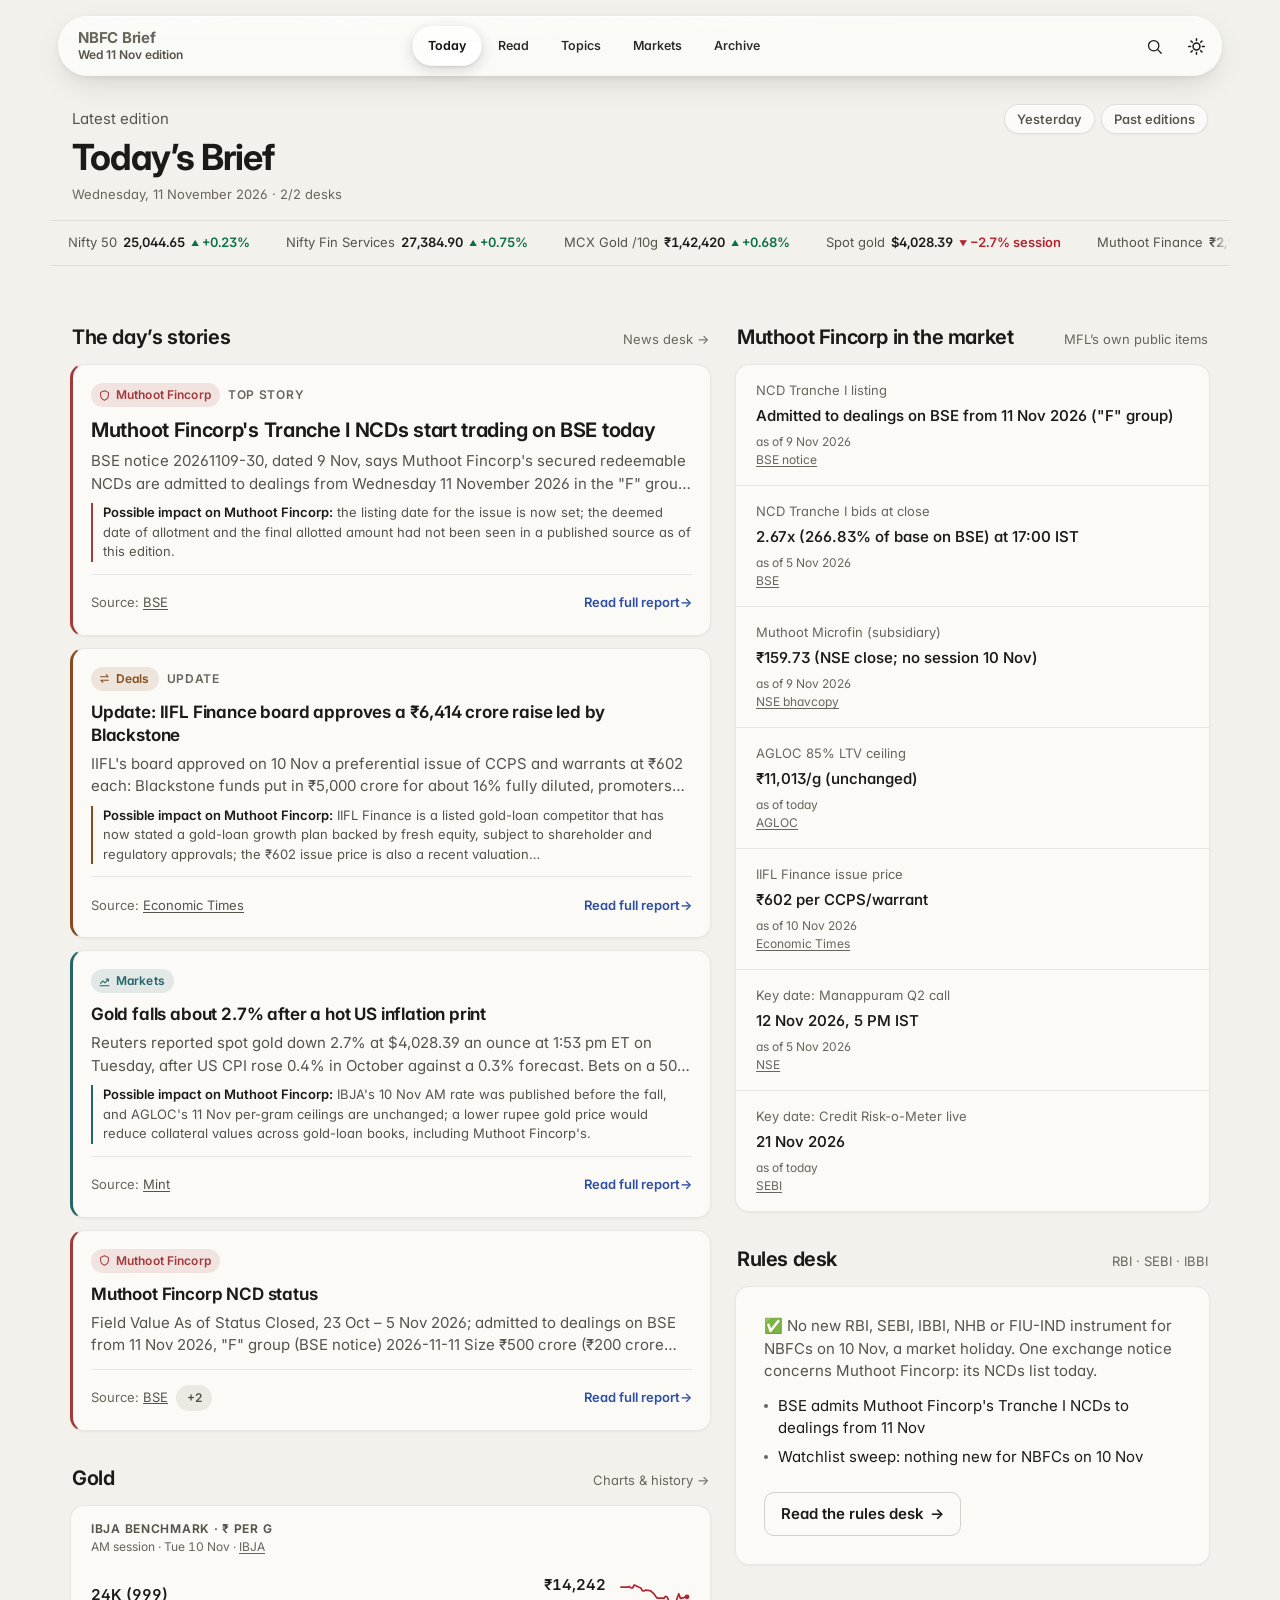
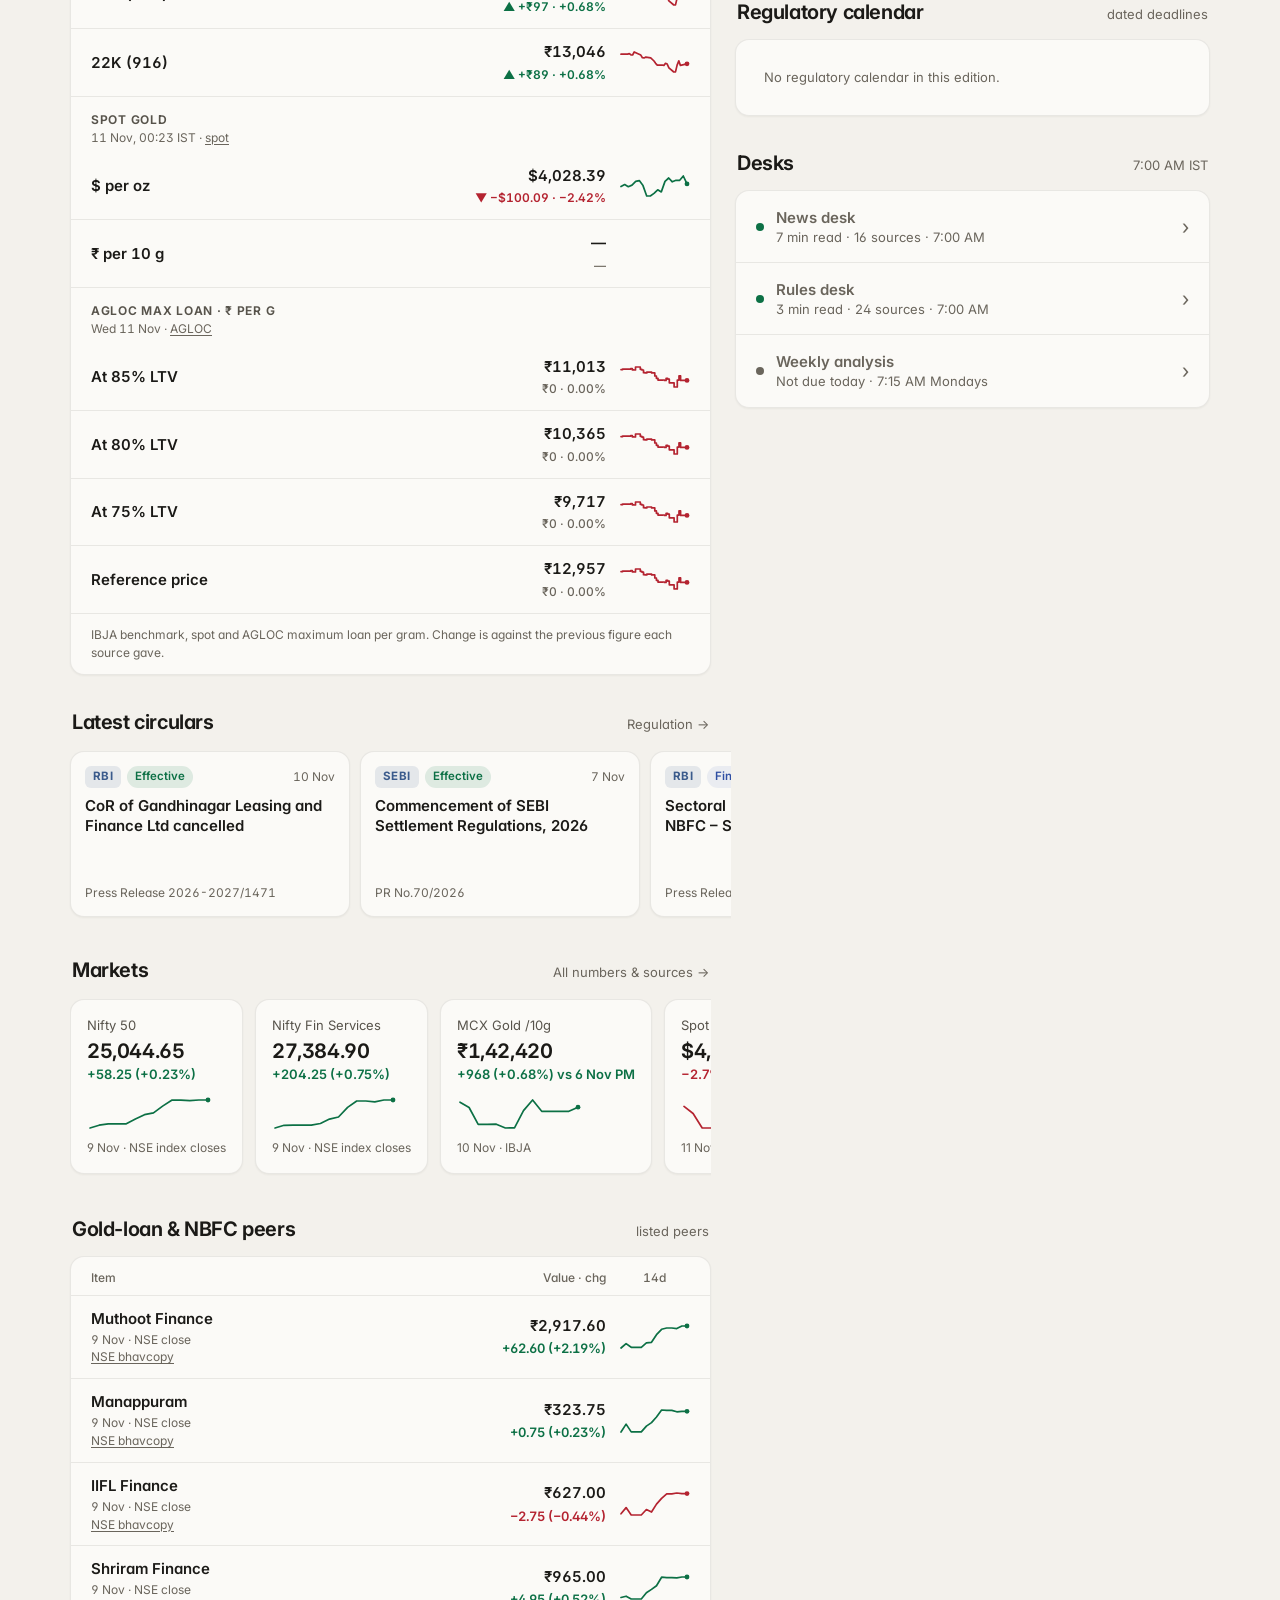
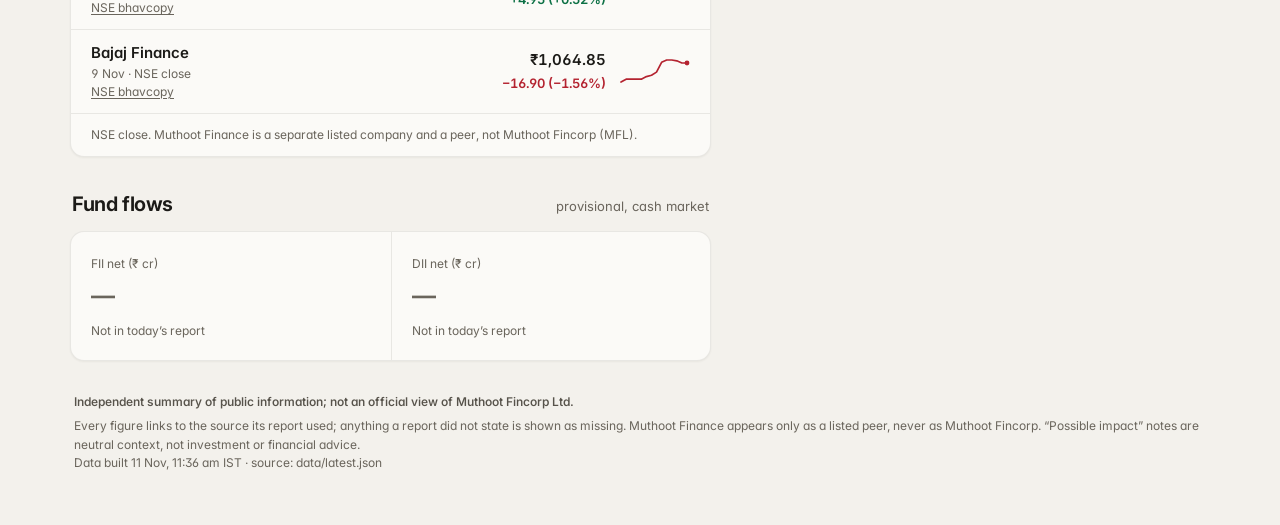
==== commit b95c5737: "Content upgrade step 1 (preview): data readers, Peer Intelligence, card basics - cu.js (new, loaded " ====
--- a/index.html
+++ b/index.html
@@ -20,6 +20,7 @@
 document.documentElement.dataset.theme=t;var m=document.querySelector('meta[name=theme-color]');if(m)m.content=t==='dark'?'#0E0F12':'#F3F1EC';})();
 </script>
 <link rel="stylesheet" href="/app.css">
+<script src="/cu.js" defer></script>
 <script src="/app.js" defer></script>
 </head>
 <body>
--- a/app.css
+++ b/app.css
@@ -72,8 +72,12 @@
    during a view's entrance; without this, that slide overflows the screen edge for ~250 ms and Android Chrome
    grows the layout viewport to fit (wider and, keeping the aspect ratio, ~27px taller), so the fixed bottom nav
    dropped below the screen and snapped back up. clip (not hidden) makes no scroll container: sticky, the fixed
-   nav (a body child, outside #main) and vertical overflow are unaffected. */
-#main{overflow-x:clip}
+   nav (a body child, outside #main) and vertical overflow are unaffected.
+   position:relative makes #main the containing block of every absolutely positioned descendant too: without it a
+   visually-hidden .sr label (position:absolute, no positioned ancestor) sat at the right edge of an over-wide table,
+   escaped both the card's overflow:hidden and this clip, widened the document by ~26px and dropped the nav off-screen
+   on Markets until the first scroll. */
+#main{overflow-x:clip;position:relative}
 .wrap{max-width:1180px;margin:0 auto;padding:0 max(var(--gut),env(safe-area-inset-right)) 0 max(var(--gut),env(safe-area-inset-left))}
 /* surfaces: flat cards on a calm background; hairline border, one restrained shadow */
 .g{background:var(--surface-1);border:1px solid var(--hairline);box-shadow:var(--elev-1);border-radius:var(--r-l)}
@@ -218,6 +222,8 @@
 }
 /* change values are plain coloured figures; tags get one quiet outline */
 .chip{display:inline-block;font-size:var(--t-13);font-weight:600;white-space:nowrap}
+/* a long change line ("−2,530 (−1.81%) vs 30 Oct PM", marked .w by chg()) wraps inside its cell instead of pushing the trend column out of the card */
+.tc .vc .chip.w{white-space:normal;text-align:right;max-width:10em}
 .up{color:var(--up)}.dn{color:var(--down)}
 .chip.flat{color:var(--text-3);font-weight:500}
 .chip.acc{color:var(--accent)}
@@ -637,3 +643,114 @@
 @media (min-width:900px){.hub-grid{grid-template-columns:repeat(4,minmax(0,1fr));gap:14px}.scards{grid-template-columns:1fr}.fgrp{grid-template-columns:repeat(2,minmax(0,1fr))}.ptiles{grid-template-columns:repeat(5,minmax(0,1fr))}}
 @media (hover:hover){.htile:hover,.circ:hover,.dl:hover,.ptile:hover{border-color:var(--border-strong)}.hchip:hover{background:color-mix(in srgb,var(--hub) 18%,transparent)}}
 @media (forced-colors:active){.hchip,.rgb,.st,.hh-i{border:1px solid CanvasText}.htile::before{background:CanvasText}}
+
+/* ---------------- content upgrade, step 1 (cu.js): chips, sources, thread badges, Peer Intelligence ---------------- */
+.st-final{color:var(--accent);background:var(--accent-soft)}
+.st-effective{color:var(--up);background:color-mix(in srgb,var(--up) 12%,transparent)}
+.st-superseded,.st-withdrawn{color:var(--text-3);background:var(--surface-2);text-decoration:line-through}
+.st-other{color:var(--text-2);background:var(--surface-2)}
+.st-soon{color:var(--down);background:color-mix(in srgb,var(--down) 11%,transparent)}
+.st-soon::before{content:"";width:6px;height:6px;border-radius:3px;background:currentColor;margin-right:6px;flex:none}
+.ci-t{flex-wrap:wrap;row-gap:6px}
+.ci-b{display:flex;margin-top:2px}
+/* thread badge */
+.thr{display:inline-flex;align-items:center;gap:6px;height:24px;padding:0 9px;border-radius:var(--r-pill);font-size:var(--t-12);font-weight:600;color:var(--text-2);background:var(--surface-2);white-space:nowrap}
+.thr i{display:inline-flex;gap:3px}.thr i b{width:5px;height:5px;border-radius:3px;background:var(--text-3);opacity:.55}
+.thr i b:last-child{background:var(--hub,var(--accent));opacity:1}
+.thr.st-only i b{background:var(--warn);opacity:1}
+/* sources: "Source: BSE +2" and the list it opens */
+.by.srcl{overflow:visible;white-space:normal;line-height:1.6}
+p.by.srcl{margin-top:12px}
+.by.srcl a{color:var(--text-2)}
+.more-src{position:relative;display:inline-flex;align-items:center;justify-content:center;height:26px;min-width:36px;padding:0 9px;margin-left:4px;border:0;border-radius:var(--r-pill);
+  background:var(--surface-2);color:var(--text-2);font:600 var(--t-12)/1 var(--sans);cursor:pointer;vertical-align:middle;-webkit-tap-highlight-color:transparent}
+.more-src::after{content:"";position:absolute;inset:-11px -6px}
+.more-src[aria-expanded=true]{background:var(--accent-soft);color:var(--accent)}
+.srcs{margin-top:12px;padding-top:10px;border-top:1px solid var(--hairline)}
+.srcs-h{display:flex;align-items:center;justify-content:space-between;gap:8px;margin:0 0 4px;font-size:var(--t-12);font-weight:650;color:var(--text-3);letter-spacing:.06em;text-transform:uppercase}
+.srcs-h .srcs-a{letter-spacing:0;text-transform:none;font-weight:500}
+.srcs ol{list-style:none;display:grid;gap:0;margin:0;padding:0}
+.srcs li>a,.srcs li>.nolink{display:flex;align-items:center;gap:10px;min-height:48px;text-decoration:none;color:var(--text-1);font-size:var(--t-13)}
+.srcs .sn{min-width:0;overflow-wrap:anywhere;line-height:1.35}
+.srcs .k{color:var(--text-3);margin-left:auto;padding-left:8px;font-size:var(--t-12);white-space:nowrap}
+.tier{display:inline-grid;place-items:center;width:22px;height:22px;border-radius:7px;font-size:10.5px;font-weight:750;flex:none}
+.tier.p{color:var(--on-accent);background:var(--accent)}
+.tier.s{color:var(--accent);background:var(--accent-soft);box-shadow:inset 0 0 0 1px color-mix(in srgb,var(--accent) 30%,transparent)}
+.tier.c{color:var(--text-2);background:transparent;box-shadow:inset 0 0 0 1px var(--border-strong)}
+.tier.n{visibility:hidden}
+.also{margin-top:8px;font-size:var(--t-12);color:var(--text-3)}
+/* private: the MFL view, two lines until tapped */
+.mflv{display:block;width:100%;min-height:48px;margin-top:8px;padding:6px 0 6px 10px;border:0;border-left:2px dashed var(--border-strong);border-radius:0;background:none;
+  color:var(--text-2);font:inherit;font-size:var(--t-13);line-height:1.5;text-align:left;cursor:pointer;-webkit-tap-highlight-color:transparent}
+.mflv b{color:var(--text-1);font-weight:600}
+.mflv-t{display:-webkit-box;-webkit-line-clamp:2;-webkit-box-orient:vertical;overflow:hidden}
+.mflv[aria-expanded=true] .mflv-t{display:block;-webkit-line-clamp:unset;overflow:visible}
+.mflv-m{display:inline-block;margin-top:2px;font-size:var(--t-12);font-weight:600;color:var(--accent)}
+/* Today: Peer Intelligence nudge, and the example-data flag on fixture previews */
+.pin{--hub:var(--h-peers);display:flex;align-items:center;gap:10px;min-height:52px;padding:10px 14px;margin-bottom:12px;text-decoration:none;color:var(--text-1);font-size:var(--t-13);line-height:1.4}
+.pin .hic{color:var(--h-peers);flex:none;fill:none;stroke:currentColor;stroke-width:1.6;stroke-linecap:round;stroke-linejoin:round}
+.pin-t{flex:1;min-width:0}.pin-t b{font-weight:650}
+.pin-a{color:var(--accent);font-weight:600}
+.cu-fx{margin:0 0 12px;padding:6px 12px;border:1px dashed var(--border-strong);border-radius:var(--r-pill);font-size:11px;line-height:1.35;font-weight:600;letter-spacing:.04em;text-transform:uppercase;color:var(--text-3);text-align:center}
+.cu-fx b{color:var(--text-2)}
+/* Peer Intelligence card */
+.pi{--hub:var(--h-peers);padding:18px 18px 14px;border-left:3px solid var(--hub)}
+.pi-gap{height:12px}
+.pi-t{display:flex;align-items:center;gap:6px;flex-wrap:wrap}
+.pi-d{margin-left:auto}
+.pi-doc{display:inline-flex;align-items:center;height:22px;padding:0 8px;border-radius:6px;font-size:var(--t-12);font-weight:650;color:var(--text-2);background:var(--surface-2)}
+.pi h3{font-size:var(--t-17);font-weight:650;line-height:1.35;letter-spacing:-.01em;margin:10px 0 4px;color:var(--text-1)}
+.pi-b{margin:0 0 12px;font-size:var(--t-12);color:var(--text-3)}
+.pi-g{display:grid;grid-template-columns:repeat(2,minmax(0,1fr));gap:8px;margin-bottom:12px}
+.pim{min-width:0;padding:10px 12px;border-radius:12px;background:var(--surface-2)}
+.pim-l{display:block;font-size:var(--t-12);color:var(--text-3)}
+.pim b{display:block;margin-top:2px;font-size:var(--t-17);font-weight:650;color:var(--text-1);overflow-wrap:anywhere}
+.pim b.na{font-size:var(--t-15);font-weight:600;color:var(--text-2)}
+.pim i{display:block;font-style:normal;font-size:var(--t-12);color:var(--text-3)}
+.pi-s{margin:14px 0 6px;font-size:var(--t-12);font-weight:650;color:var(--text-3);letter-spacing:.06em;text-transform:uppercase}
+.pi ul.th{list-style:none;margin:0 0 4px;padding:0;display:grid;gap:6px;font-size:var(--t-13);color:var(--text-2);line-height:1.5}
+.pi ul.th li{position:relative;padding-left:14px}
+.pi ul.th li::before{content:"";position:absolute;left:2px;top:.62em;width:5px;height:5px;border-radius:3px;background:var(--hub)}
+.pi ul.nd li::before{background:var(--text-3)}
+.pi-src,.pi-src a{color:var(--text-3)}
+.piq{margin:0 0 10px;padding-left:12px;border-left:2px solid var(--hub)}
+.piq p{font-size:var(--t-15);line-height:1.5;color:var(--text-1)}
+.piq footer{margin-top:2px;font-size:var(--t-12);color:var(--text-3)}
+.piq footer a{color:var(--text-2)}
+.pi .why.sm{border-left-color:var(--hub)}
+.pi .sc-f .by{white-space:nowrap}
+.pi-n{margin-top:10px}
+/* With Muthoot Fincorp: sourced facts only, no better/worse colouring */
+.cmp{margin:4px 0 12px}
+.cmp-h{display:flex;justify-content:space-between;gap:8px;margin:0 0 4px;font-size:var(--t-12);font-weight:650;color:var(--text-3);letter-spacing:.06em;text-transform:uppercase}
+.cmp-h .cmp-a{letter-spacing:0;text-transform:none;font-weight:500}
+.cmp table{width:100%;table-layout:fixed;border-collapse:collapse;font-size:var(--t-13)}
+.cmp col.c1{width:34%}
+.cmp th,.cmp td{padding:8px 0 8px 6px;border-bottom:1px solid var(--hairline);text-align:right;vertical-align:top;overflow-wrap:anywhere}
+.cmp thead th{font-weight:600;color:var(--text-3);padding-top:6px;padding-bottom:6px}
+.cmp th:first-child{text-align:left;padding-left:0}
+.cmp tbody th{font-weight:500;color:var(--text-1)}
+.cmp td{color:var(--text-1)}
+.cmp small{display:block;margin-top:1px;font-size:11.5px;font-weight:450;color:var(--text-3);line-height:1.35}
+.cmp small a{color:var(--text-2)}
+.cmp td.na{color:var(--text-2)}
+/* private: blind spots */
+.bs{margin-top:12px;padding:12px 14px;border-radius:12px;border:1px dashed color-mix(in srgb,var(--warn) 45%,transparent);background:color-mix(in srgb,var(--warn) 6%,transparent)}
+.bs-h{display:flex;align-items:center;gap:8px;margin:0;font-size:var(--t-12);font-weight:700;letter-spacing:.06em;text-transform:uppercase;color:var(--warn)}
+.bs-h .bs-a{margin-left:auto;letter-spacing:0;text-transform:none;font-weight:600;color:var(--text-3)}
+.bs ul{list-style:none;margin:8px 0 0;padding:0;display:grid;gap:8px;font-size:var(--t-13);line-height:1.45;color:var(--text-2)}
+.bs small{display:block;margin-top:2px;font-size:var(--t-12);color:var(--text-3)}
+.bs small a{color:var(--text-2)}
+/* peer page history */
+.pih{list-style:none;margin:12px 0 0;padding:0;display:grid;gap:8px}
+.pih-b{display:flex;align-items:center;gap:10px;width:100%;min-height:52px;padding:10px 14px;color:var(--text-1);font:inherit;font-size:var(--t-13);text-align:left;cursor:pointer}
+.pih-p{font-weight:650;white-space:nowrap}.pih-t{flex:1;min-width:0;color:var(--text-2)}.pih-d{color:var(--text-3);font-size:var(--t-12);white-space:nowrap}
+.pih-c{width:8px;height:8px;border-right:2px solid var(--text-3);border-bottom:2px solid var(--text-3);transform:rotate(45deg) translateY(-2px);transition:transform .25s var(--ease-out);flex:none}
+.pih-b[aria-expanded=true] .pih-c{transform:rotate(225deg) translateY(-2px)}
+.pih-x{margin-top:8px}
+@media (prefers-reduced-motion:reduce){.pih-c{transition:none}}
+@media (forced-colors:active){.thr,.pi-doc,.more-src,.tier{border:1px solid CanvasText}}
+.pi-more{display:flex;flex-wrap:wrap;gap:8px;margin:-4px 0 12px}
+.pi-more .pill[aria-expanded=true]{background:var(--accent-soft);color:var(--accent)}
+.pi-notes{margin:-4px 0 12px!important}
+.pi-notes b{color:var(--text-1);font-weight:600}
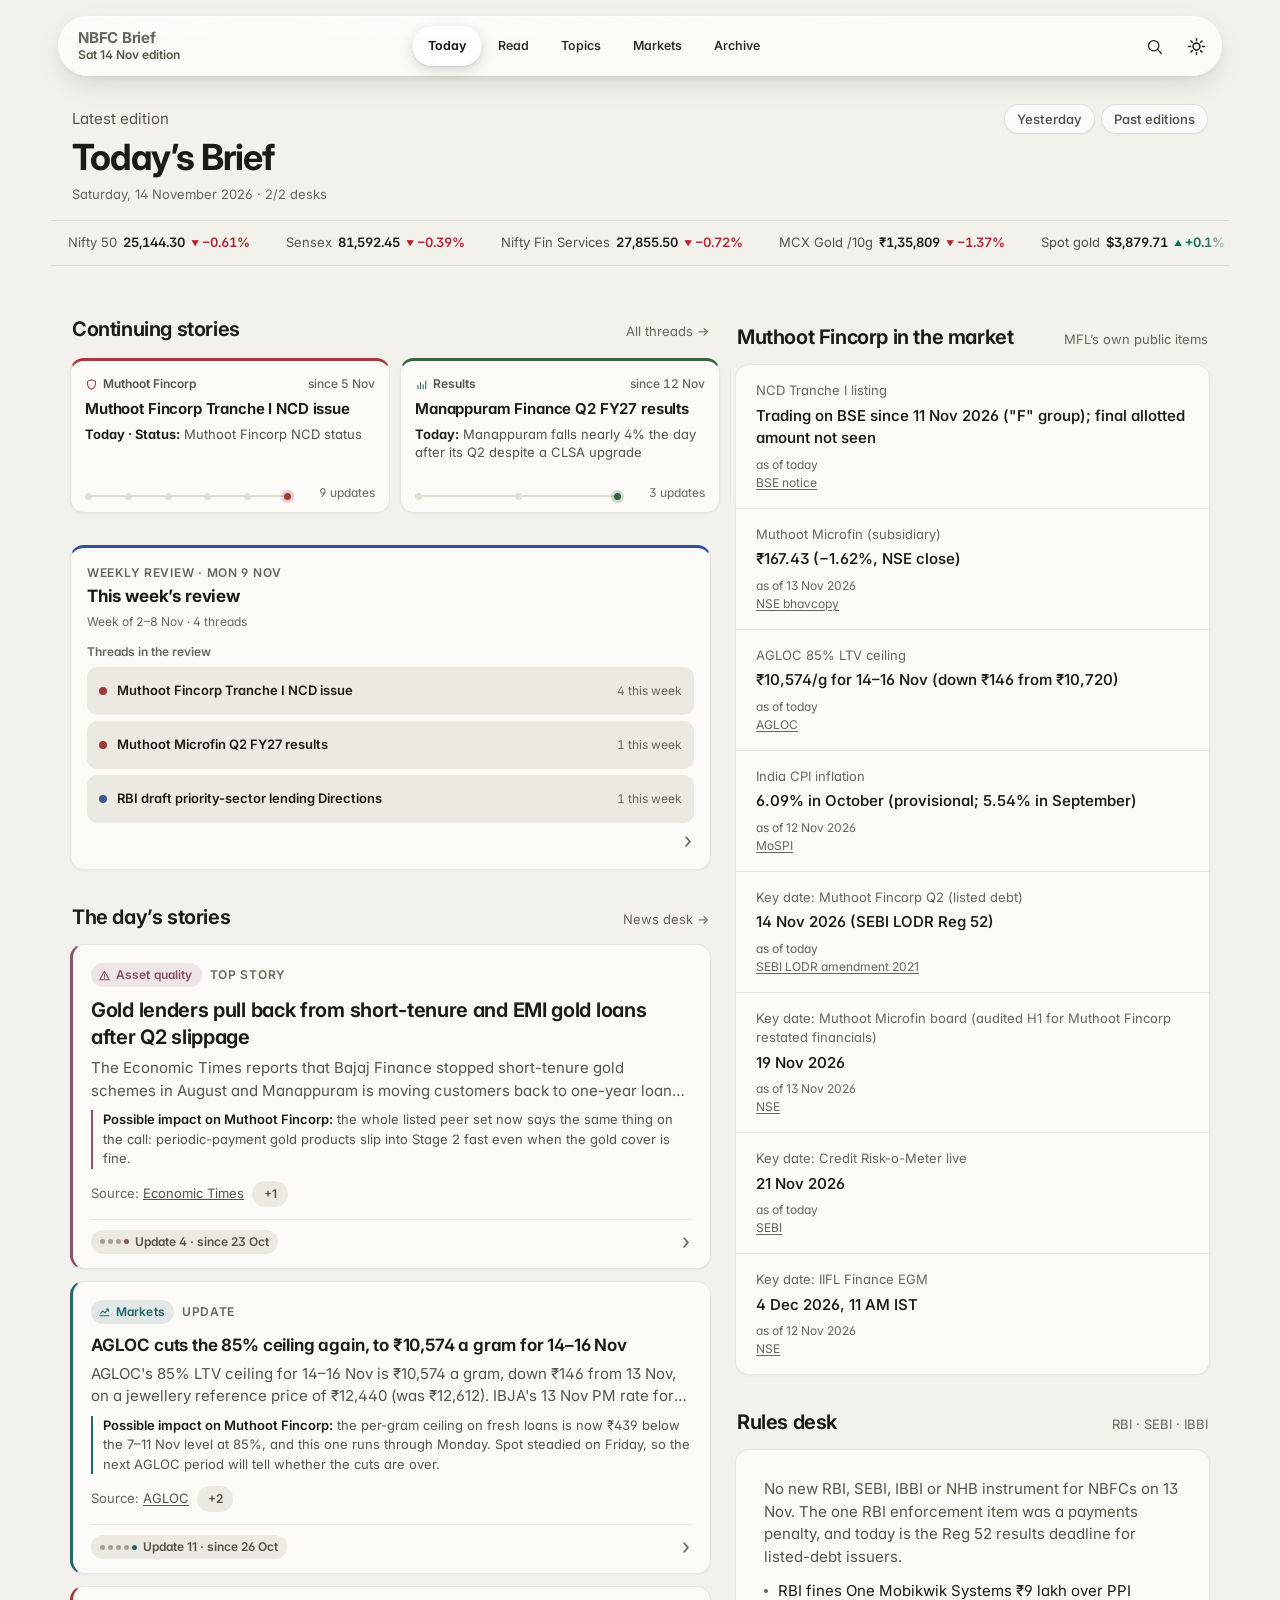
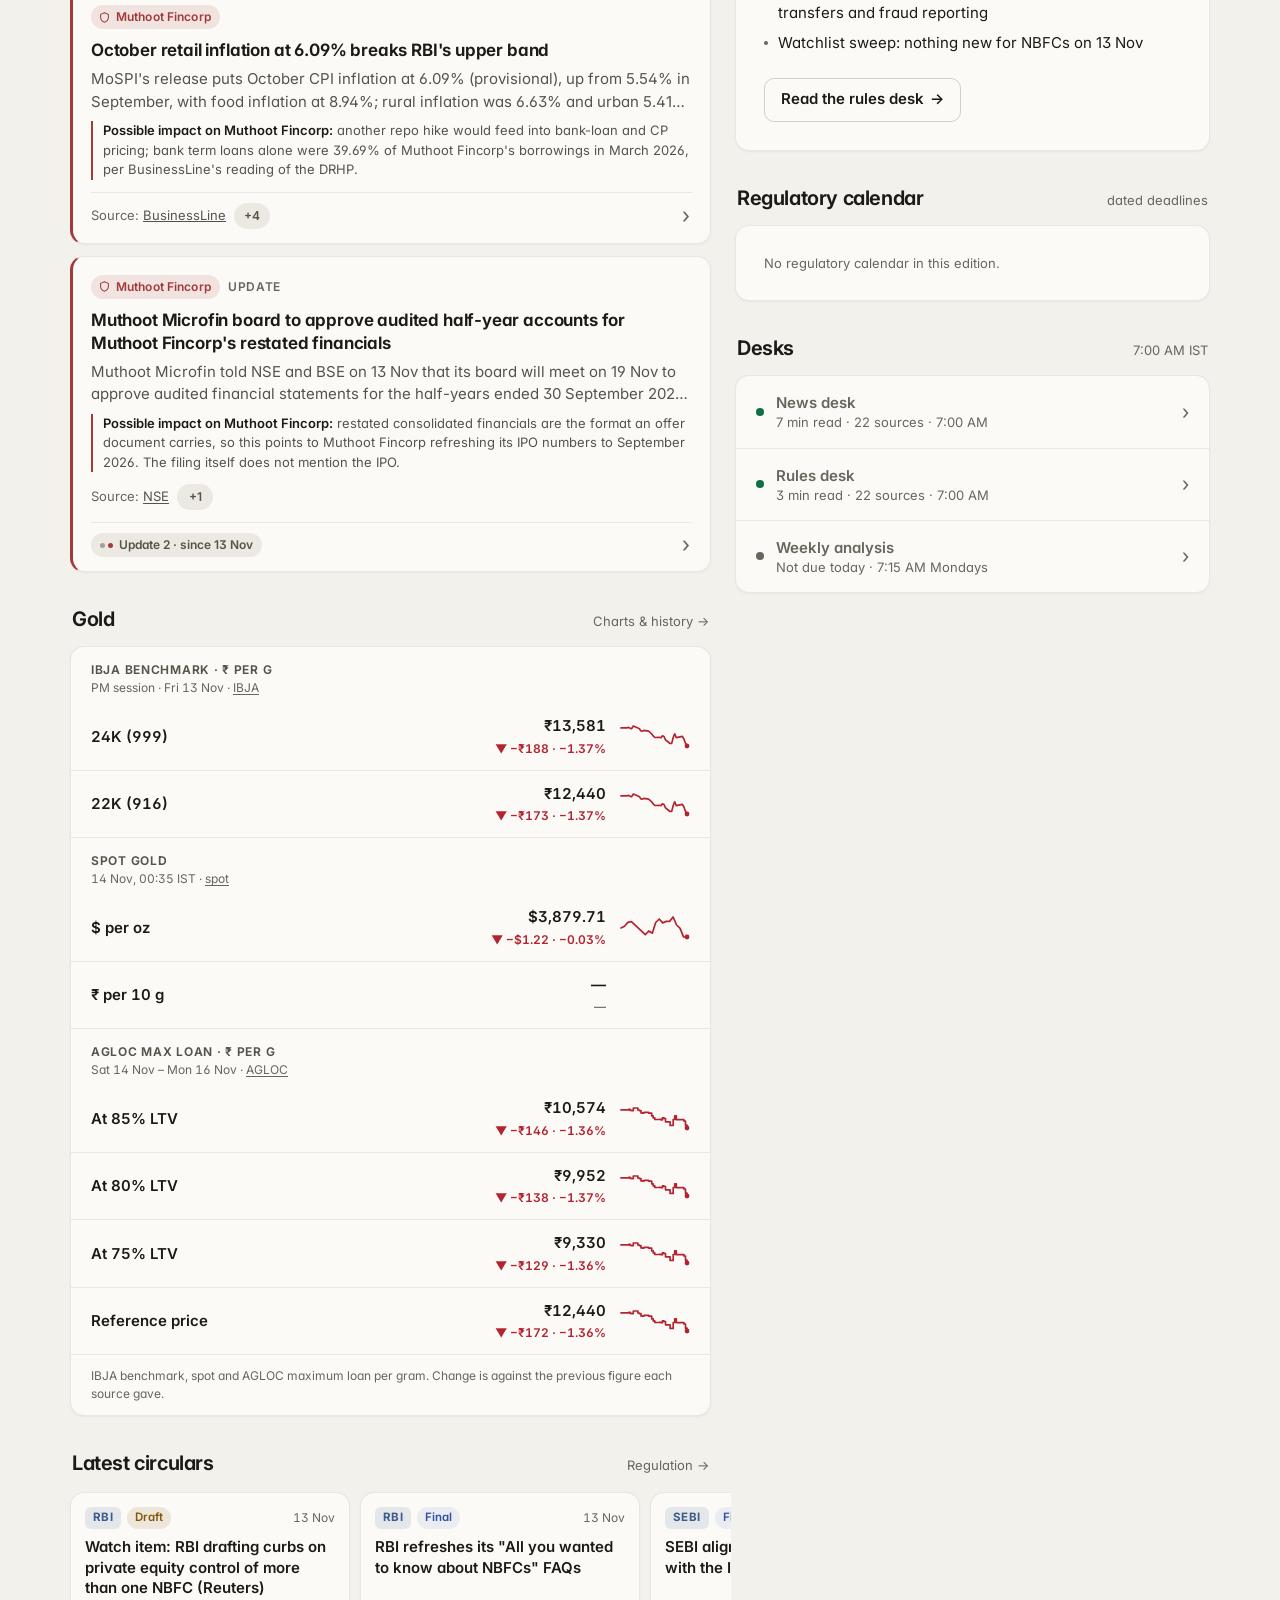
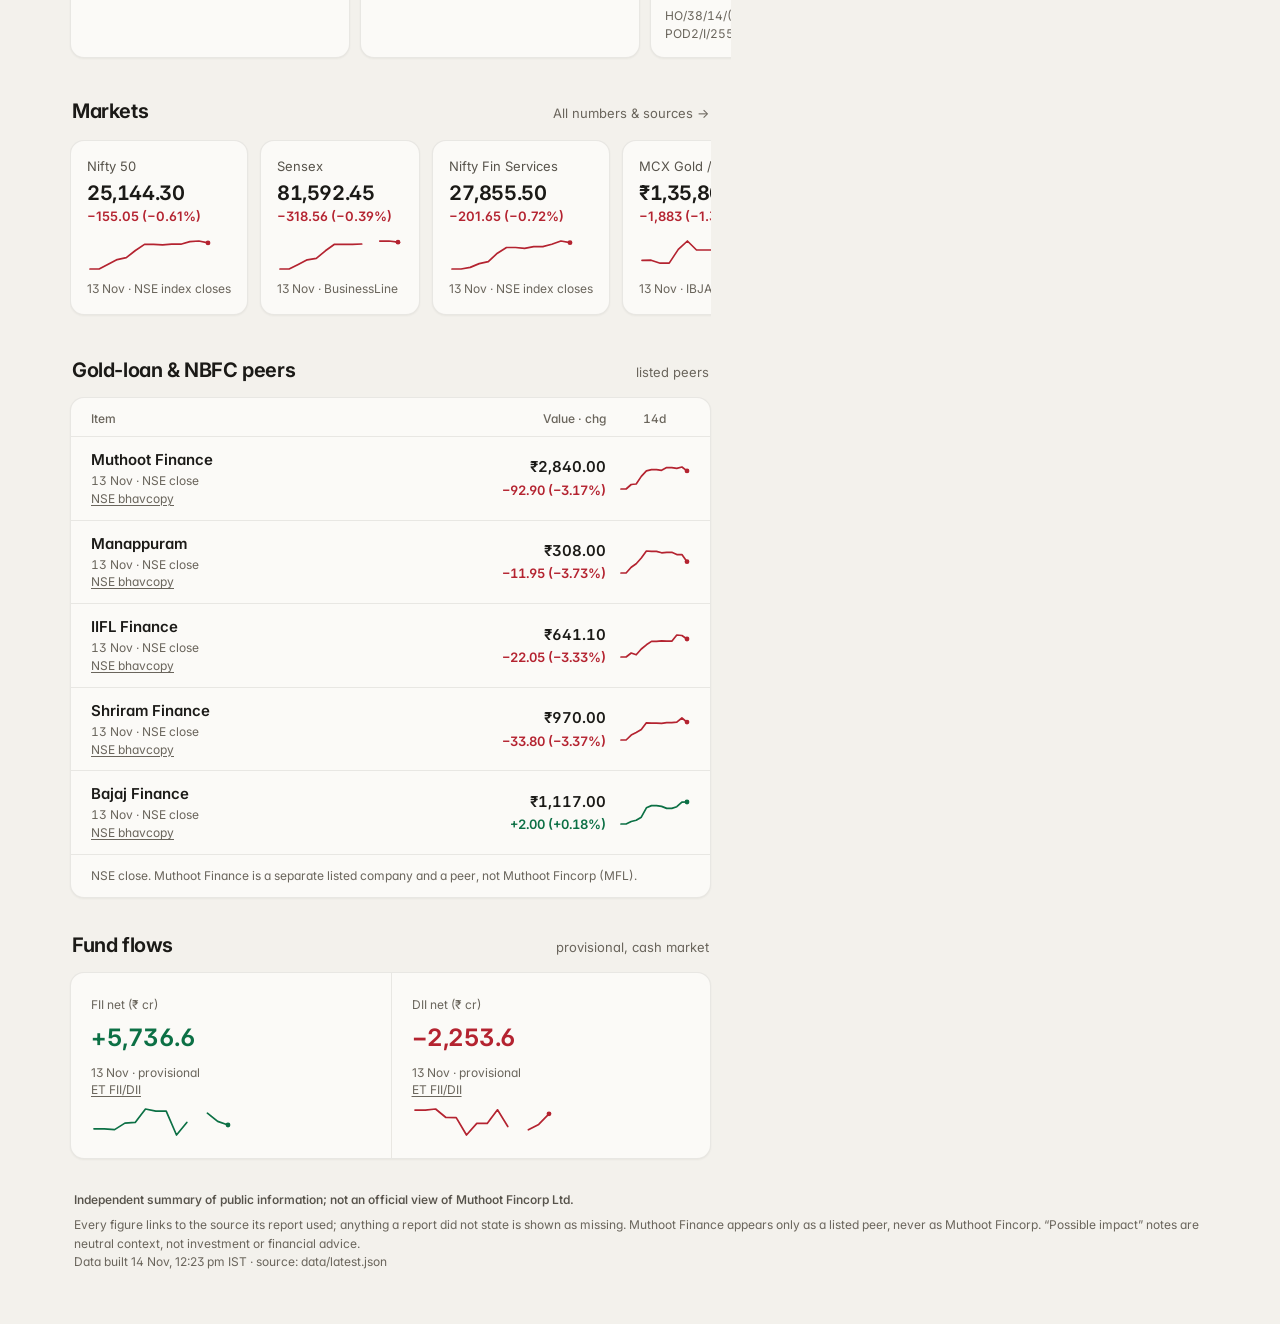
==== commit b5bb65dc: "Events calendar: Coming up on Today, #/calendar (list and month), #/event/<id>, Upcoming on company " ====
--- a/index.html
+++ b/index.html
@@ -22,6 +22,7 @@
 <link rel="stylesheet" href="/app.css">
 <script src="/cu.js" defer></script>
 <script src="/app.js" defer></script>
+<script src="/events.js" defer></script>
 </head>
 <body>
 <a class="skip" href="#main">Skip to content</a>
--- a/app.css
+++ b/app.css
@@ -286,9 +286,32 @@
 .art{padding:var(--sp-5) 20px}
 .art h1{font-size:clamp(25px,6.6vw,32px)}
 .art .by{margin-top:var(--sp-2)}
-.toc{display:flex;flex-wrap:wrap;gap:6px;margin:var(--sp-4) 0 0}
-.toc::-webkit-scrollbar{display:none}
-.toc a{flex:none;max-width:100%;overflow:hidden;text-overflow:ellipsis;font-size:var(--t-13);padding:6px 10px;border-radius:var(--r-s);border:1px solid var(--border);color:var(--text-2);text-decoration:none;white-space:nowrap}
+.toc a,.toc-s a{flex:none}
+/* "Jump to section": one chip row that scrolls sideways (never wraps), sticky under the top pill. In the card it is a
+   plain row; once stuck (.stuck, set by app.js) a glass bar fades in behind it. The scroller is clipped in its own box
+   (no page overflow) and reuses the .fx-sc fade on the edge that has more. Headings in a page with the row stop below it. */
+.art{--toc-top:calc(var(--pill-top) + var(--pill-h) + 8px);--toc-h:46px}
+.toc{position:sticky;top:var(--toc-top);z-index:5;margin:var(--sp-4) -12px 0;border-radius:var(--r-pill);isolation:isolate;transition:box-shadow .3s var(--ease-out)}
+.toc::before{content:"";position:absolute;inset:0;z-index:-1;border-radius:inherit;pointer-events:none;background:var(--glass-tint);
+  -webkit-backdrop-filter:blur(16px) saturate(1.6);backdrop-filter:blur(16px) saturate(1.6);
+  box-shadow:inset 0 1px 0 var(--glass-rim),inset 0 -1px 0 var(--glass-rim2),inset 0 0 0 .5px var(--glass-line);opacity:0;transition:opacity .25s var(--ease-out)}
+.toc.stuck{box-shadow:var(--glass-shadow)}
+.toc.stuck::before{opacity:1}
+.toc-s{position:relative;display:flex;gap:6px;height:var(--toc-h);align-items:center;overflow-x:auto;overflow-y:hidden;scrollbar-width:none;padding:0 12px;
+  scroll-snap-type:x proximity;scroll-padding:0 12px;border-radius:inherit;overscroll-behavior-x:contain}
+.toc-s::-webkit-scrollbar{display:none}
+.toc-s a{scroll-snap-align:start;display:block;height:34px;line-height:32px;max-width:min(72vw,300px);overflow:hidden;text-overflow:ellipsis;white-space:nowrap;
+  padding:0 12px;border-radius:var(--r-pill);border:1px solid var(--border);background:var(--surface-1);color:var(--text-2);font-size:var(--t-13);font-weight:550;text-decoration:none;
+  transition:transform .5s var(--spring),background-color .2s,color .2s,border-color .2s}
+.toc-s a:active{transform:scale(.94);transition-duration:.1s;transition-timing-function:var(--ease-out)}
+.toc-s a[aria-current=true]{background:var(--inv);color:var(--on-inv);border-color:transparent}
+.toc-s a:focus-visible{outline-offset:-3px;outline-width:2px}
+@media (hover:hover){.toc-s a:not([aria-current]):hover{background:var(--surface-2);color:var(--text-1)}}
+@media (prefers-reduced-motion:reduce){.toc,.toc::before,.toc-s a{transition:none}}
+@media (forced-colors:active){.toc.stuck{border:1px solid CanvasText;background:Canvas}.toc-s a[aria-current=true]{outline:2px solid Highlight}}
+.art.has-toc .md h2,.art.has-toc .md h3{scroll-margin-top:calc(var(--toc-top) + var(--toc-h) + 12px)}
+.art.cv-all .mds{content-visibility:visible}
+#kn-card,#src-card{scroll-margin-top:calc(var(--pill-top) + var(--pill-h) + 16px)}
 .md{font-size:var(--t-17);line-height:1.65;color:var(--text-1);margin-top:var(--sp-5);overflow-wrap:break-word;max-width:68ch}
 .mds{content-visibility:auto;contain-intrinsic-size:auto 640px}
 .md h2{font-size:var(--t-20);line-height:1.3;letter-spacing:-.015em;font-weight:650;margin:32px 0 8px;padding-top:var(--sp-4);border-top:1px solid var(--hairline);scroll-margin-top:calc(var(--pill-top) + var(--pill-h) + 16px)}
@@ -679,13 +702,6 @@
 .tier.c{color:var(--text-2);background:transparent;box-shadow:inset 0 0 0 1px var(--border-strong)}
 .tier.n{visibility:hidden}
 .also{margin-top:8px;font-size:var(--t-12);color:var(--text-3)}
-/* private: the MFL view, two lines until tapped */
-.mflv{display:block;width:100%;min-height:48px;margin-top:8px;padding:6px 0 6px 10px;border:0;border-left:2px dashed var(--border-strong);border-radius:0;background:none;
-  color:var(--text-2);font:inherit;font-size:var(--t-13);line-height:1.5;text-align:left;cursor:pointer;-webkit-tap-highlight-color:transparent}
-.mflv b{color:var(--text-1);font-weight:600}
-.mflv-t{display:-webkit-box;-webkit-line-clamp:2;-webkit-box-orient:vertical;overflow:hidden}
-.mflv[aria-expanded=true] .mflv-t{display:block;-webkit-line-clamp:unset;overflow:visible}
-.mflv-m{display:inline-block;margin-top:2px;font-size:var(--t-12);font-weight:600;color:var(--accent)}
 /* Today: Peer Intelligence nudge, and the example-data flag on fixture previews */
 .pin{--hub:var(--h-peers);display:flex;align-items:center;gap:10px;min-height:52px;padding:10px 14px;margin-bottom:12px;text-decoration:none;color:var(--text-1);font-size:var(--t-13);line-height:1.4}
 .pin .hic{color:var(--h-peers);flex:none;fill:none;stroke:currentColor;stroke-width:1.6;stroke-linecap:round;stroke-linejoin:round}
@@ -734,13 +750,6 @@
 .cmp small{display:block;margin-top:1px;font-size:11.5px;font-weight:450;color:var(--text-3);line-height:1.35}
 .cmp small a{color:var(--text-2)}
 .cmp td.na{color:var(--text-2)}
-/* private: blind spots */
-.bs{margin-top:12px;padding:12px 14px;border-radius:12px;border:1px dashed color-mix(in srgb,var(--warn) 45%,transparent);background:color-mix(in srgb,var(--warn) 6%,transparent)}
-.bs-h{display:flex;align-items:center;gap:8px;margin:0;font-size:var(--t-12);font-weight:700;letter-spacing:.06em;text-transform:uppercase;color:var(--warn)}
-.bs-h .bs-a{margin-left:auto;letter-spacing:0;text-transform:none;font-weight:600;color:var(--text-3)}
-.bs ul{list-style:none;margin:8px 0 0;padding:0;display:grid;gap:8px;font-size:var(--t-13);line-height:1.45;color:var(--text-2)}
-.bs small{display:block;margin-top:2px;font-size:var(--t-12);color:var(--text-3)}
-.bs small a{color:var(--text-2)}
 /* peer page history */
 .pih{list-style:none;margin:12px 0 0;padding:0;display:grid;gap:8px}
 .pih-b{display:flex;align-items:center;gap:10px;width:100%;min-height:52px;padding:10px 14px;color:var(--text-1);font:inherit;font-size:var(--t-13);text-align:left;cursor:pointer}
@@ -754,3 +763,298 @@
 .pi-more .pill[aria-expanded=true]{background:var(--accent-soft);color:var(--accent)}
 .pi-notes{margin:-4px 0 12px!important}
 .pi-notes b{color:var(--text-1);font-weight:600}
+
+/* ---------- content upgrade step 2: Continuing strip, story timeline sheet, Threads ---------- */
+/* Continuing stories strip (A1): horizontal snap scroller, never wider than the screen */
+.cont .sec{margin-top:var(--sp-5)}
+.cstrip{display:flex;gap:10px;overflow-x:auto;overscroll-behavior-x:contain;scrollbar-width:none;margin:0 calc(-1*var(--gut));padding:2px var(--gut) 8px;scroll-snap-type:x mandatory;scroll-padding:0 var(--gut);list-style:none}
+.cstrip::-webkit-scrollbar{display:none}
+.cstrip li{flex:0 0 min(78%,320px);scroll-snap-align:start;display:flex}
+.cstrip li:only-child{flex-basis:100%}
+.cc{position:relative;display:flex;flex-direction:column;gap:6px;width:100%;min-height:148px;padding:14px 14px 12px;text-decoration:none;color:var(--text-1);border-top:3px solid var(--hub,var(--accent));overflow:hidden}
+.cc-k{display:flex;align-items:center;gap:5px;font-size:var(--t-12);font-weight:600;color:var(--text-2)}
+.cc-k .hic{color:var(--hub);flex:none}.cc-s{margin-left:auto;color:var(--text-3);font-weight:500;white-space:nowrap}
+.cc-t{font-size:var(--t-15,15px);font-weight:650;line-height:1.3;letter-spacing:-.01em;display:-webkit-box;-webkit-line-clamp:2;-webkit-box-orient:vertical;overflow:hidden;overflow-wrap:anywhere}
+.cc-l,.cc-nx{font-size:var(--t-13);line-height:1.4;color:var(--text-2);display:-webkit-box;-webkit-line-clamp:2;-webkit-box-orient:vertical;overflow:hidden;overflow-wrap:anywhere}
+.cc-l b,.cc-nx b{color:var(--text-1);font-weight:650}
+.cc-rail{display:flex;align-items:center;margin-top:auto;padding-top:6px;padding-right:84px;min-width:0}
+.cc-rail b{width:7px;height:7px;border-radius:4px;background:var(--surface-3);flex:none}
+.cc-rail s{flex:1;height:2px;background:var(--surface-3);text-decoration:none;min-width:6px}
+.cc-rail b.on{background:var(--hub,var(--accent));box-shadow:0 0 0 3px color-mix(in srgb,var(--hub,var(--accent)) 22%,transparent)}
+.cc-n{position:absolute;right:14px;bottom:10px;font-size:var(--t-12);color:var(--text-3);white-space:nowrap}
+/* the thread badge on a card opens the timeline: a larger invisible hit area (48 px) around the pill */
+a.thr{position:relative;text-decoration:none}
+a.thr::after{content:"";position:absolute;left:-4px;right:-4px;top:-12px;bottom:-12px}
+/* timeline bottom sheet (F1) */
+html.cu-lock{overflow:hidden}
+.sh-scrim{position:fixed;inset:0;z-index:70;background:rgba(10,10,12,.42)}
+.cu-sheet{position:fixed;left:0;right:0;bottom:0;z-index:71;margin:0 auto;max-width:640px;max-height:86vh;max-height:86dvh;display:flex;flex-direction:column;
+  background:var(--surface-1);border-radius:24px 24px 0 0;box-shadow:var(--elev-3);border-top:1px solid var(--hairline);will-change:transform}
+.sh-b{overflow-y:auto;overscroll-behavior:contain;padding:0 20px calc(20px + env(safe-area-inset-bottom))}
+.sh-h{position:sticky;top:0;z-index:2;display:flex;justify-content:center;align-items:center;height:44px;margin:0 -20px;background:var(--surface-1);touch-action:none;cursor:grab}
+.sh-grab{width:40px;height:5px;border-radius:3px;background:var(--surface-3)}
+.sh-x{position:absolute;right:6px;top:0;width:48px;height:48px;display:grid;place-items:center;border-radius:24px;font-size:24px;line-height:1;color:var(--text-2)}
+.sh-x:hover{background:var(--surface-2)}
+.sh-c{margin-top:2px}
+.cu-sheet h2{font-size:var(--t-20,20px);font-weight:700;letter-spacing:-.02em;line-height:1.25;margin:8px 0 6px;overflow-wrap:anywhere}
+.sh-m{font-size:var(--t-13);color:var(--text-3);margin:0 0 10px}
+.tl-rel{display:flex;align-items:center;gap:6px;min-height:48px;padding:6px 12px;margin:0 0 8px;border-radius:var(--r-m);background:var(--surface-2);font-size:var(--t-13);color:var(--text-1);text-decoration:none;line-height:1.35;overflow-wrap:anywhere}
+.tl-rel span{color:var(--text-3);font-weight:600;flex:none}
+.tl{list-style:none;position:relative;margin:14px 0 4px;padding:0}
+.tl::before{content:"";position:absolute;left:7px;top:10px;bottom:10px;width:2px;background:var(--surface-3);border-radius:2px}
+.tl-n{position:relative;padding:0 0 18px 30px}
+.tl-n::before{content:"";position:absolute;left:2px;top:4px;width:12px;height:12px;border-radius:7px;background:var(--surface-1);box-shadow:inset 0 0 0 2px var(--text-3)}
+.tl-n.now::before{background:var(--hub,var(--accent));box-shadow:0 0 0 4px color-mix(in srgb,var(--hub,var(--accent)) 24%,transparent)}
+.tl-nx::before{box-shadow:inset 0 0 0 2px var(--text-3);background:var(--surface-1);outline:2px dashed var(--text-3);outline-offset:2px}
+.tl-st::before{box-shadow:inset 0 0 0 2px var(--warn)}
+.tl-d{font-size:var(--t-12);font-weight:600;color:var(--text-3);margin:0 0 2px}
+.tl-m{display:inline-flex;align-items:center;height:18px;padding:0 6px;margin-left:4px;border-radius:var(--r-pill);font-size:10.5px;font-weight:650;color:var(--text-2);background:var(--surface-2);vertical-align:1px}
+.tl-t{display:block;font-size:var(--t-15,15px);font-weight:650;line-height:1.35;color:var(--text-1);text-decoration:none;margin:0;overflow-wrap:anywhere}
+a.tl-t{min-height:24px;padding:2px 0}a.tl-t:hover{text-decoration:underline}
+.tl-s{font-size:var(--t-13);color:var(--text-2);line-height:1.45;margin:4px 0 0;overflow-wrap:anywhere}
+.tl-sr{margin:6px 0 0}.tl-src{display:inline-flex;align-items:center;gap:6px;font-size:var(--t-12);color:var(--text-2)}
+.tl-src .tier{width:18px;height:18px;border-radius:5px;font-size:10px}
+.sh-n{margin:4px 0 8px}
+.sh-a{display:flex;gap:10px;margin-top:10px;position:sticky;bottom:0;padding:10px 0 2px;background:linear-gradient(to bottom,transparent,var(--surface-1) 30%)}
+.sh-a a{flex:1;display:inline-flex;justify-content:center;align-items:center;text-align:center;min-height:48px;padding:0 12px;border-radius:999px;font-size:var(--t-13);font-weight:650;text-decoration:none;color:var(--text-1);background:var(--surface-2)}
+.sh-a a.pri{background:var(--inv);color:var(--on-inv)}
+.cu-ts{display:inline-flex;align-items:center;height:22px;padding:0 8px;border-radius:var(--r-pill);font-size:11.5px;font-weight:600;color:var(--text-2);background:var(--surface-2)}
+.cu-ts-open{color:var(--up);background:color-mix(in srgb,var(--up) 12%,transparent)}
+.cu-ts-closed{color:var(--text-3)}
+/* Threads list (C3) and "Continuing in this topic" (C1) */
+.th-f{margin:var(--sp-4) 0 0}
+.th-f .pill{min-height:40px}
+.tlist{list-style:none;margin:0;padding:0;display:flex;flex-direction:column;gap:8px}
+.trow{position:relative;display:grid;grid-template-columns:1fr auto;gap:2px 10px;min-height:64px;padding:12px 14px;text-decoration:none;color:var(--text-1);border-left:3px solid var(--hub,var(--surface-3))}
+.tr-k{display:flex;align-items:center;gap:6px;font-size:var(--t-12);font-weight:600;color:var(--text-2);grid-column:1}
+.tr-k:empty{display:none}.tr-k .hic{color:var(--hub)}
+.tr-t{grid-column:1;font-size:var(--t-15,15px);font-weight:650;line-height:1.3;overflow-wrap:anywhere;display:-webkit-box;-webkit-line-clamp:3;-webkit-box-orient:vertical;overflow:hidden}
+.tr-m{grid-column:1;font-size:var(--t-12);color:var(--text-3)}
+.tr-a{grid-column:2;grid-row:1/span 3;align-self:center;font-size:22px;color:var(--text-3)}
+.tc-b{margin-bottom:10px}
+.cu-ht .sec{margin-top:var(--sp-5)}
+@media (prefers-reduced-motion:reduce){.cstrip{scroll-behavior:auto}}
+@media (forced-colors:active){.cc,.trow,.cu-sheet{border:1px solid CanvasText}.tl-n::before{border:1px solid CanvasText}}
+
+/* ---------- content upgrade step 3: weekly review, Read thread pills and ?card=, tracked instruments, scroller fades ---------- */
+/* horizontal scrollers: clipped in their own box (no page overflow) and faded on the edge that has more */
+.hsc{margin:0 calc(-1*var(--gut));overflow:hidden;contain:paint}
+.hsc>.dls{margin:0}
+.fx-sc{overscroll-behavior-x:contain;--fl:0px;--fr:0px;-webkit-mask-image:linear-gradient(90deg,transparent 0,#000 var(--fl),#000 calc(100% - var(--fr)),transparent 100%);mask-image:linear-gradient(90deg,transparent 0,#000 var(--fl),#000 calc(100% - var(--fr)),transparent 100%)}
+.fx-sc.sc-l{--fl:28px}.fx-sc.sc-r{--fr:36px}
+.sx-row.fx-sc{scroll-snap-type:x proximity;scroll-padding:0 12px;padding-right:12px}
+.sx-row.fx-sc>*{scroll-snap-align:start}
+.sx-g{overflow:hidden}
+/* deadlines linked to their threads */
+.dls li{position:relative}
+.dl-k{display:inline-flex;align-items:center;gap:5px;margin-top:2px;font-size:var(--t-12);font-weight:600;color:var(--h-regulation,var(--accent))}
+.dl-k i{width:6px;height:6px;border-radius:3px;background:currentColor}
+.dl-th .dl{padding-right:52px}
+.dl-x{position:absolute;right:2px;top:2px;width:48px;height:48px;display:grid;place-items:center;border-radius:24px;color:var(--text-2);text-decoration:none;font-size:17px}
+.dl-x:hover{background:var(--surface-2)}
+/* Regulation hub: tracked instruments by stage */
+.cu-rt .rt-g{margin:0 0 14px}
+.rt-h{display:flex;align-items:center;gap:8px;margin:4px 2px 8px;font-size:var(--t-13);font-weight:600}
+.rt-n{color:var(--text-2)}.rt-d{color:var(--text-3);font-weight:500;font-size:var(--t-12);min-width:0;overflow:hidden;text-overflow:ellipsis;white-space:nowrap}
+.rt-more{margin-top:8px;min-height:44px}
+.rt-g [id^="rt-"] .tlist{margin-top:8px}
+.rrow .tr-k{flex-wrap:wrap}
+/* Read: the thread pill at the end of a unit's heading */
+.md .rpill{margin-left:6px;vertical-align:3px;font-size:11.5px;height:22px;letter-spacing:0}
+.md .rpill::after{top:-13px;bottom:-13px}
+.md .rpill:hover{background:var(--surface-3)}
+/* ?card= and ?pi= highlight: a soft tint and an accent rail that fade out */
+.cu-hit{scroll-margin-top:calc(var(--pill-top,12px) + var(--pill-h,44px) + 24px);border-radius:var(--r-s);transition:background-color .7s var(--ease-out,ease),box-shadow .7s var(--ease-out,ease)}
+.cu-hit-in{background-color:var(--accent-soft);box-shadow:-10px 0 0 var(--accent-soft),10px 0 0 var(--accent-soft),inset 3px 0 0 var(--accent)}
+.pi.cu-hit-in{box-shadow:0 0 0 3px var(--accent)}
+@media (prefers-reduced-motion:reduce){.cu-hit{transition:none}}
+/* weekly: "Stories in this section" */
+.wk-st{margin:14px 0 6px;padding-top:12px;border-top:1px solid var(--hairline)}
+.wk-h{margin:12px 0 6px;font-size:var(--t-12);font-weight:600;color:var(--text-3);text-transform:none}
+.wk-row{list-style:none;margin:0;padding:0;display:flex;flex-direction:column;gap:6px}
+.md .wk-row{padding:0}.md .wk-row li{margin:0}
+.wkc{display:flex;align-items:center;gap:10px;min-height:48px;padding:8px 12px;border-radius:var(--r-m);background:var(--surface-2);color:var(--text-1);text-decoration:none;font-size:var(--t-13);line-height:1.35;min-width:0}
+.wkc i{width:8px;height:8px;border-radius:4px;flex:none;background:var(--hub,var(--accent))}
+.wkc-t{flex:1;min-width:0;font-weight:600;overflow-wrap:anywhere;display:-webkit-box;-webkit-line-clamp:2;-webkit-box-orient:vertical;overflow:hidden}
+.wkc-n{flex:none;font-size:var(--t-12);color:var(--text-3);white-space:nowrap}
+@media (hover:hover){.wkc:hover{background:var(--surface-3)}}
+.wk-un{margin:16px 0 4px}.wk-un .pill{min-height:44px}.wk-un [id^="wku"] .wk-row{margin-top:8px}
+.wk-open{margin:18px 0 0}
+/* Today: this week's review */
+.wkcard{margin-top:var(--sp-5)}
+.wk{padding:16px;border-top:3px solid var(--accent)}
+.wk h2{margin:2px 0 4px;font-size:var(--t-17,17px);font-weight:700;letter-spacing:-.01em}
+.wk-m{margin:0;font-size:var(--t-12);color:var(--text-3)}
+.wk .wk-a{margin-top:12px;width:100%;justify-content:center;min-height:48px}
+/* #/week/<date> */
+.wk-full{margin:0 0 var(--sp-3)}.wk-full .cta{min-height:48px}
+.wks{padding:14px 16px;margin:0 0 10px}
+.wks h3{margin:0 0 6px;font-size:var(--t-15,15px);font-weight:700;line-height:1.3}
+.wks .sum{margin:0 0 6px;font-size:var(--t-13);line-height:1.45;color:var(--text-2)}
+.wks .sc-f{margin-top:10px}
+/* Muthoot Fincorp hub: latest thread as a timeline preview */
+.mflp{padding:14px 16px 10px;margin:0 0 10px;border-left:3px solid var(--hub,var(--accent))}
+.mflp-t{display:block;margin:2px 0 4px;font-size:var(--t-15,15px);font-weight:700;line-height:1.3;color:var(--text-1);text-decoration:none;min-height:24px;overflow-wrap:anywhere}
+.tl.mini{margin:10px 0 0}.tl.mini .tl-n{padding-bottom:12px}
+.tl.mini .tl-t{font-size:var(--t-13);font-weight:600}
+@media (forced-colors:active){.wkc,.wk,.wks,.mflp{border:1px solid CanvasText}.cu-hit-in{outline:2px solid Highlight}}
+/* Next node: its source */
+.tl-sa{display:inline-flex;align-items:center;min-height:24px;text-decoration:none;color:inherit}.tl-sa:hover{text-decoration:underline}
+
+/* ---------- hub lists and entity pages (feat/hub-pages): #/topic/<hub> opens on a list, #/topic/<hub>/<entity> ---------- */
+.ents .sec{margin-top:var(--sp-5)}
+#hents>.ents:first-child .sec{margin-top:var(--sp-5)}
+.elist{list-style:none;margin:0;padding:0;display:flex;flex-direction:column;gap:8px}
+.elist>li{display:block;min-width:0}
+/* row: name | value, meta | change, headline | sparkline. One right-hand column so every number lines up */
+.erow{display:grid;grid-template-columns:minmax(0,1fr) auto;grid-template-areas:"n v" "m c" "h s";align-items:baseline;column-gap:14px;row-gap:1px;
+  padding:12px 14px 12px 13px;min-height:72px;text-decoration:none;color:var(--text-1);border-left:3px solid var(--hub,var(--surface-3));border-radius:var(--r-l);min-width:0}
+.er-n{grid-area:n;font-size:var(--t-15);font-weight:650;letter-spacing:-.01em;white-space:nowrap;overflow:hidden;text-overflow:ellipsis;min-width:0}
+.er-v{grid-area:v;justify-self:end;font-size:var(--t-15);font-weight:650;white-space:nowrap}
+.er-m{grid-area:m;font-size:var(--t-12);color:var(--text-3);white-space:nowrap;overflow:hidden;text-overflow:ellipsis;min-width:0}
+.er-c{grid-area:c;justify-self:end;font-size:var(--t-12);white-space:nowrap}.er-c .chip{font-size:var(--t-12)}.er-u{color:var(--text-3)}
+.er-h{grid-area:h;align-self:start;margin-top:7px;padding-top:7px;border-top:1px solid var(--hairline);font-size:var(--t-13);line-height:1.4;color:var(--text-2);
+  display:-webkit-box;-webkit-line-clamp:2;-webkit-box-orient:vertical;overflow:hidden;min-width:0}
+.er-h i{font-style:normal;color:var(--text-3)}
+.er-s{grid-area:s;align-self:start;justify-self:end;margin-top:7px;padding-top:9px;border-top:1px solid var(--hairline);width:64px;display:flex;justify-content:flex-end}
+.er-s .spk-l{display:none}
+.en-n{margin:8px 2px 0}
+.en-more{margin-top:12px}.en-more>.pill{min-height:44px}.en-more .pill .num{color:var(--text-3)}
+.emore{list-style:none;margin:8px 0 0;padding:0;display:grid;gap:6px}
+.em{display:flex;align-items:center;justify-content:space-between;gap:12px;min-height:44px;padding:0 14px;border-radius:var(--r-m);background:var(--surface-1);border:1px solid var(--hairline);text-decoration:none;color:var(--text-1);font-size:var(--t-13);font-weight:600}
+.em-n{min-width:0;overflow:hidden;text-overflow:ellipsis;white-space:nowrap}.em-c{flex:none;color:var(--text-3);font-weight:500}
+.ex-p{margin:0;padding:2px var(--gut) 4px}.ex-p .pill{gap:6px;min-height:40px}.ex-p .pill .hic{color:var(--hub)}
+@media (hover:hover){.erow:hover,.em:hover{border-color:var(--border-strong)}}
+@media (min-width:600px){.erow{grid-template-columns:minmax(0,1fr) auto}.er-s{width:96px}}
+@media (prefers-reduced-motion:reduce){.erow,.em{transition:none}}
+@media (forced-colors:active){.erow,.em{border:1px solid CanvasText}.erow{border-left:3px solid CanvasText}}
+
+/* ---------- whole-card tap: [data-tap] cards open their title link (a.tap-a) on a tap anywhere ---------- */
+[data-tap]{cursor:pointer;-webkit-tap-highlight-color:transparent;transition:scale .42s var(--ease-glide,cubic-bezier(.2,.9,.3,1.04)),background-color .16s ease,box-shadow .16s ease,border-color .16s ease}
+[data-tap].pressing{scale:.985;transition-duration:.12s,.12s,.12s,.12s;box-shadow:var(--elev-1),inset 0 0 0 999px color-mix(in srgb,var(--hub,var(--accent)) 7%,transparent),inset 0 1px 0 var(--glass-rim2)}
+.tap-a{color:inherit;text-decoration:none;border-radius:4px}
+.tap-a:focus-visible{outline:none}
+[data-tap]:has(.tap-a:focus-visible){outline:2px solid var(--focus);outline-offset:3px}
+.tap-ch{margin-left:auto;font-size:22px;line-height:1;color:var(--text-3);padding:0 2px 2px;transition:transform .3s var(--ease-glide,ease),color .16s}
+.wk .tap-ch{display:block;text-align:right;margin-top:6px}
+@media (hover:hover){[data-tap]:hover{border-color:var(--border-strong)}[data-tap]:hover .tap-ch{color:var(--text-2);transform:translateX(2px)}}
+@media (prefers-reduced-motion:reduce){[data-tap],.tap-ch{transition:background-color .16s ease,box-shadow .16s ease,color .16s}[data-tap].pressing{scale:none}[data-tap]:hover .tap-ch{transform:none}}
+@media (forced-colors:active){[data-tap]:has(.tap-a:focus-visible){outline:2px solid Highlight}[data-tap].pressing{outline:2px solid Highlight}}
+
+/* ---------- events calendar (feat/events-calendar, events.js): Today "Coming up", #/calendar, #/event/<id>, Upcoming ---------- */
+[data-hub=cal]{--hub:var(--accent)}
+/* Today strip: the deadline-card look; the date block takes the group colour */
+.evs li.has-x .dl{padding-right:52px}
+.evc .dl-d{color:var(--hub);background:color-mix(in srgb,var(--hub) 12%,transparent)}
+.evc .dl-b{gap:2px}
+.evc-m{font-size:var(--t-12);color:var(--text-3);white-space:nowrap;overflow:hidden;text-overflow:ellipsis;margin-top:2px}
+.evup .dl{min-height:96px}
+/* Topics: the way in */
+.evlink{display:grid;grid-template-columns:auto minmax(0,1fr) auto auto;align-items:center;column-gap:12px;padding:12px 12px 12px 14px;margin:var(--sp-4) 0 var(--sp-2);min-height:68px;text-decoration:none;color:var(--text-1);border-radius:var(--r-l)}
+.evlink .hh-i{width:40px;height:40px;border-radius:12px}
+.evl-b{display:flex;flex-direction:column;min-width:0}
+.evl-n{font-weight:650;font-size:var(--t-15);letter-spacing:-.01em}
+.evl-d{font-size:var(--t-13);color:var(--text-2);white-space:nowrap;overflow:hidden;text-overflow:ellipsis}
+.evl-c{font-size:var(--t-12);color:var(--text-3);white-space:nowrap}
+.evlink .tap-ch{margin:0}
+/* Calendar header, view switch, filters */
+.evhd .hsub{font-size:var(--t-13)}
+.evseg{margin:var(--sp-4) 0 var(--sp-3)}
+.evseg a{min-height:44px}
+.evf{display:grid;gap:6px;margin:0 0 var(--sp-2)}
+.evf-r{display:grid;grid-template-columns:44px minmax(0,1fr);align-items:center}
+.evf-l{font-size:var(--t-12);font-weight:600;color:var(--text-3);letter-spacing:.02em;padding-left:2px}
+.evf .hsc{margin:0 calc(-1*var(--gut)) 0 0}
+.evf-s{margin:0;padding:2px var(--gut) 2px 0;scroll-padding:0 var(--gut) 0 0;scroll-snap-type:x proximity}
+.evf-s .pill{min-height:44px;scroll-snap-align:start}
+.evf-s .pill .num{color:inherit;opacity:.72}
+/* list: days, then rows. Columns line up: when | who · kind | status, with the title under who */
+.evday{margin:0 0 14px}
+.evdh{display:flex;align-items:baseline;gap:10px;margin:16px 4px 8px;font-size:var(--t-13);font-weight:650;color:var(--text-1);letter-spacing:.01em}
+.evrel{font-weight:500;color:var(--text-3)}
+.evrows{list-style:none;margin:0;padding:0;overflow:hidden}
+.evrows>li+li{border-top:1px solid var(--hairline)}
+.evr{display:grid;grid-template-columns:58px minmax(0,1fr) 14px;grid-template-areas:"w e c" "w n c" "w s c";column-gap:12px;row-gap:2px;align-items:baseline;
+  padding:12px 12px 12px 14px;min-height:64px;text-decoration:none;color:var(--text-1);position:relative}
+.evr::before{content:"";position:absolute;left:0;top:12px;bottom:12px;width:3px;border-radius:0 3px 3px 0;background:var(--hub)}
+.evr-w{grid-area:w;font-size:var(--t-13);font-weight:600;color:var(--text-2);line-height:1.3}
+.evr-ad{font-weight:500;color:var(--text-3)}
+.evr-e{grid-area:e;font-size:var(--t-12);font-weight:650;color:var(--hub);white-space:nowrap;overflow:hidden;text-overflow:ellipsis;min-width:0}
+.evr-kk{font-weight:500;color:var(--text-3)}
+.evr-k{display:none}
+.evr-n{grid-area:n;font-size:var(--t-15);font-weight:600;line-height:1.35;letter-spacing:-.005em;display:-webkit-box;-webkit-line-clamp:2;-webkit-box-orient:vertical;overflow:hidden}
+.evr-s{grid-area:s;justify-self:start;margin-top:4px}
+.evr-s.up{display:none}
+.evr-c{grid-area:c;align-self:center;font-size:20px;color:var(--text-3);line-height:1}
+@media (hover:hover){.evr:hover{background:var(--surface-2)}.evr:hover .evr-c{color:var(--text-2)}}
+.evr:active{background:color-mix(in srgb,var(--hub) 7%,transparent)}
+/* status chips */
+.evst-upcoming{color:var(--accent);background:var(--accent-soft)}
+.evst-done{color:var(--up);background:color-mix(in srgb,var(--up) 12%,transparent)}
+.evst-cancelled{color:var(--text-3);background:var(--surface-2);text-decoration:line-through}
+.evst-rescheduled{color:var(--warn);background:color-mix(in srgb,var(--warn) 12%,transparent)}
+.evst-wait{color:var(--text-2);background:var(--surface-2)}
+.evnone{padding:16px 18px}
+.evclr{color:var(--accent);font-weight:600;min-height:44px;padding:0 4px;text-decoration:underline;text-underline-offset:2px}
+.evpast{margin-top:var(--sp-4)}
+.evpast .en-more>.pill{min-height:44px}
+.evempty{display:flex;flex-direction:column;align-items:center;gap:6px;padding:32px 22px}
+.evempty .hh-i{margin-bottom:8px}
+.evempty p{max-width:34em}
+.evempty .cta{margin-top:12px}
+/* month grid: Archive's calendar look, event marks */
+.evcal{margin-top:var(--sp-2)}
+.evcal-k{color:var(--text-3);font-weight:550}
+.evg{width:100%;border-collapse:collapse;table-layout:fixed;font-variant-numeric:tabular-nums}
+.evg th{font-size:var(--t-12);font-weight:500;color:var(--text-3);padding:4px 0 6px}
+.evg td{padding:2px;text-align:center}
+.ecd{display:flex;flex-direction:column;align-items:center;justify-content:center;width:100%;height:44px;border-radius:var(--r-m);color:var(--text-3);font-size:var(--t-15);position:relative;
+  transition:background-color .15s,color .15s,transform .25s var(--ease-out)}
+.ecd.has{color:var(--text-1);font-weight:600}
+.ecd .n{line-height:1}
+.ecd.now:not(.sel){box-shadow:inset 0 0 0 1.5px var(--border-strong);color:var(--text-1)}
+.ecd.sel{background:var(--inv);color:var(--on-inv)}
+.ecd.sel .dots i{box-shadow:0 0 0 1.5px var(--inv)}
+.ecd:active{transform:scale(.94)}
+@media (hover:hover){.ecd:not(.sel):hover{background:var(--surface-2)}}
+.evd-company{background:var(--h-results)}.evd-debt{background:var(--h-deals)}.evd-regulation{background:var(--h-regulation)}.evd-market{background:var(--h-markets)}
+.ecd .dots i{width:5px;height:5px;border-radius:3px}
+.evcal .legend i{width:6px;height:6px;border-radius:3px}
+.evcal-n{margin:10px 4px 0;font-size:var(--t-12)}
+/* one event */
+.evcard{padding:14px 16px}
+.evdl{margin:0;gap:12px 16px}
+.evdl .wide{grid-column:1/-1}
+.evdl dd{font-size:var(--t-15);line-height:1.45}
+.evdl dd a{font-weight:600}
+.evcond{margin:12px 4px 0;padding:10px 12px;border-radius:var(--r-m);background:var(--surface-2);color:var(--text-2)}
+.evcond b{color:var(--text-1);font-weight:650}
+.evmove{display:flex;align-items:center;gap:12px;margin:12px 0 0;padding:14px 16px;text-decoration:none;color:var(--text-1);min-height:56px}
+.evmove-k{flex:none;font-size:var(--t-12);font-weight:700;letter-spacing:.03em;text-transform:uppercase;color:var(--warn)}
+.evmove-t{min-width:0;font-size:var(--t-15)}
+.evmove .tap-ch{margin-left:auto}
+.evsrc{list-style:none;margin:0;padding:0}
+.evsrc li+li{border-top:1px solid var(--hairline)}
+.evsrc a{display:grid;grid-template-columns:minmax(0,1fr) auto;grid-template-areas:"n x" "h x";column-gap:12px;padding:12px 16px;min-height:56px;text-decoration:none;color:var(--text-1)}
+.evsrc-n{grid-area:n;font-weight:600;font-size:var(--t-15)}
+.evsrc-h{grid-area:h;font-size:var(--t-12);color:var(--text-3);overflow:hidden;text-overflow:ellipsis;white-space:nowrap}
+.evsrc-x{grid-area:x;align-self:center;color:var(--accent);font-size:17px}
+@media (hover:hover){.evsrc a:hover{background:var(--surface-2)}}
+.evout p{margin:0 0 8px}
+.evlinks{display:flex;flex-direction:column;gap:2px;margin:0}
+.evlinks a{display:inline-flex;align-items:center;min-height:44px;font-weight:600;text-decoration:none}
+.evth{display:grid;grid-template-columns:minmax(0,1fr) auto;grid-template-areas:"k c" "t c" "m c";padding:14px 14px 14px 16px;text-decoration:none;color:var(--text-1);border-left:3px solid var(--hub);margin-bottom:10px}
+.evth-k{grid-area:k;font-size:var(--t-12);font-weight:650;color:var(--hub)}
+.evth-t{grid-area:t;font-weight:600;font-size:var(--t-15);line-height:1.35}
+.evth-m{grid-area:m;font-size:var(--t-12);color:var(--text-3);margin-top:2px}
+.evth .tap-ch{grid-area:c;align-self:center}
+.event .evrows,.evrows+.evrows{margin-top:0}
+.evfoot{margin:var(--sp-5) 4px 0}
+@media (min-width:600px){
+  .evr{grid-template-columns:84px 150px 130px minmax(0,1fr) auto 14px;grid-template-areas:"w e k n s c";align-items:center;row-gap:0}
+  .evr-kk{display:none}.evr-s,.evr-s.up{display:block;justify-self:end;margin:0}
+  .evr-k{display:block;grid-area:k;font-size:var(--t-13);color:var(--text-2);white-space:nowrap;overflow:hidden;text-overflow:ellipsis}
+  .evr-e{font-size:var(--t-13)}}
+@media (prefers-reduced-motion:reduce){.ecd,.evr{transition:none}.ecd:active{transform:none}}
+@media (forced-colors:active){.evr::before,.evd-company,.evd-debt,.evd-regulation,.evd-market{background:CanvasText}.ecd.sel{outline:2px solid Highlight;background:Highlight;color:HighlightText}
+  .ecd.now:not(.sel){border:1px solid CanvasText}.evrows,.evlink,.evmove,.evth,.evcond{border:1px solid CanvasText}.evc .dl-d{border:1px solid CanvasText}}
